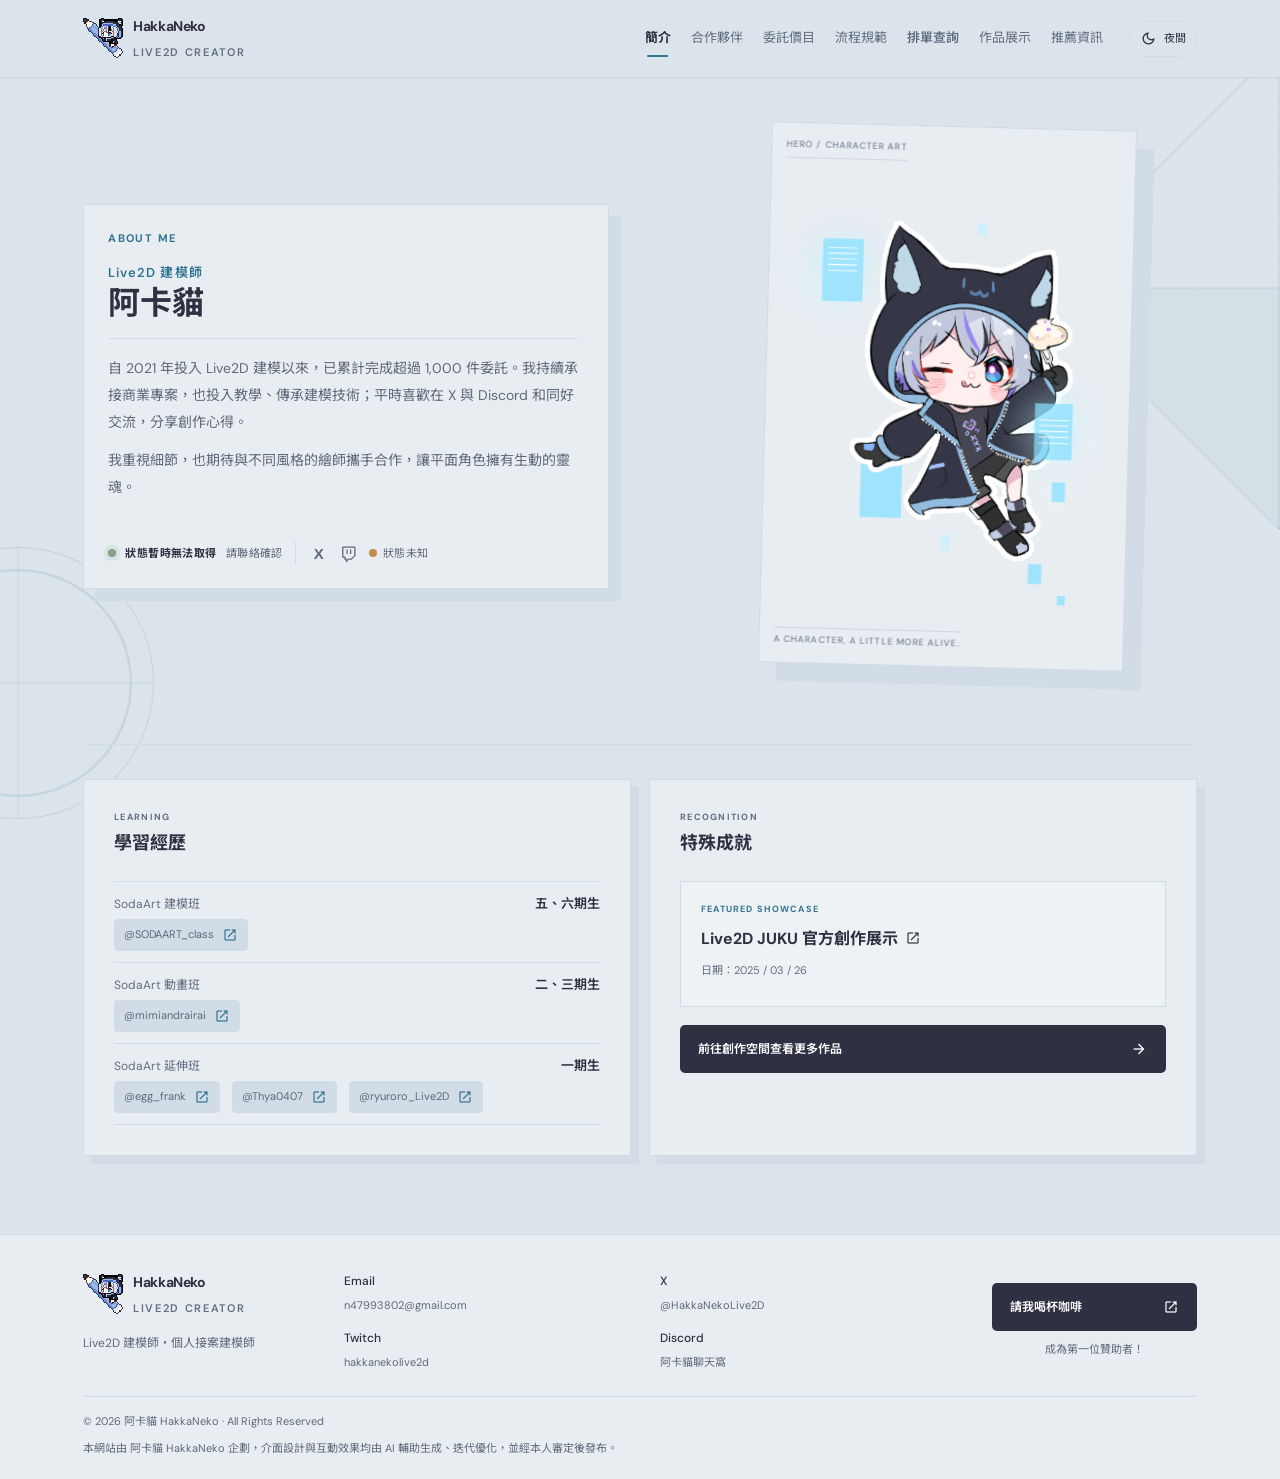
==== index.html @ 89879b5b "1933" ====
<!doctype html>
<html lang="zh-Hant">
  <head>
    <meta charset="utf-8" />
    <meta name="viewport" content="width=device-width, initial-scale=1" />
    <meta name="description" content="阿卡貓 HakkaNeko｜Live2D 建模、動態設計與創作交流。" />
    <meta name="theme-color" content="#e8eef3" />
    <meta property="og:type" content="website" />
    <meta property="og:site_name" content="阿卡貓 HakkaNeko" />
    <meta property="og:locale" content="zh_TW" />
    <meta property="og:title" content="阿卡貓 HakkaNeko｜Live2D 建模與動態設計" />
    <meta property="og:description" content="阿卡貓 HakkaNeko｜Live2D 建模、動態設計與創作交流。" />
    <meta property="og:url" content="https://hakkanekolive2d.cc/" />
    <meta property="og:image" content="https://hakkanekolive2d.cc/assets/images/og-home-1200x630.png" />
    <meta property="og:image:type" content="image/png" />
    <meta property="og:image:width" content="1200" />
    <meta property="og:image:height" content="630" />
    <meta property="og:image:alt" content="阿卡貓 HakkaNeko，Live2D 建模與動態設計" />
    <meta name="twitter:card" content="summary" />
    <meta name="twitter:title" content="阿卡貓 HakkaNeko｜Live2D 建模與動態設計" />
    <meta name="twitter:description" content="阿卡貓 HakkaNeko｜Live2D 建模、動態設計與創作交流。" />
    <meta name="twitter:image" content="https://hakkanekolive2d.cc/assets/images/og-home-square.png" />
    <meta name="twitter:image:alt" content="阿卡貓 HakkaNeko 的角色插圖" />
    <link rel="icon" href="assets/images/hakkaneko-pixel.gif" type="image/gif" />
    <title>阿卡貓 HakkaNeko｜Live2D 建模與動態設計</title>
    <script src="theme-init.js?v=system-theme-follow-1"></script>
    <link rel="stylesheet" href="styles.css?v=fast-loader-tabs-2" />
    <script src="script.js?v=system-theme-follow-1" defer></script>
  </head>
  <body>
    <div class="page-loader" data-page-loader role="status" aria-live="polite" aria-label="頁面載入中">
      <div class="page-loader-content">
        <span class="page-loader-mark" aria-hidden="true"><img class="page-loader-icon" src="assets/images/hakkaneko-pixel.gif" alt="" /></span>
        <span class="page-loader-label" aria-hidden="true">LOADING</span>
      </div>
    </div>
    <a class="skip-link" href="#main">跳至主要內容</a>
    <header class="site-header">
      <a class="brand" href="index.html" aria-label="阿卡貓首頁">
        <img class="brand-icon" src="assets/images/hakkaneko-pixel.gif" alt="" aria-hidden="true" />
        <span>HakkaNeko<small>LIVE2D CREATOR</small></span>
      </a>
      <button class="menu-toggle" aria-label="開啟導覽選單" aria-expanded="false" aria-controls="site-nav">
      </button>
      <nav class="site-nav" id="site-nav" aria-label="主要導覽">
        <a class="current" href="index.html" aria-current="page">簡介</a>
        <a href="collab/">合作夥伴</a>
        <a href="pricing/">委託價目</a>
        <a href="process/">流程規範</a>
        <a class="nav-schedule" href="schedule/">排單查詢</a>
        <a href="works/">作品展示</a>
        <a href="recommend/">推薦資訊</a>
        <button class="theme-toggle" type="button" data-theme-toggle aria-label="日夜模式" aria-pressed="false" title="切換至夜間模式"><span class="material-icon" data-theme-icon aria-hidden="true">dark_mode</span><span data-theme-label>夜間</span></button>
      </nav>
    </header>
    <main id="main">
      <section class="home-hero page-wrap">
        <div class="hero-copy">
          <p class="section-kicker">ABOUT ME</p>
          <h1 class="hero-profile-heading"><span class="hero-profile-role">Live2D 建模師</span><span class="hero-profile-name">阿卡貓</span></h1>
          <hr class="hero-profile-divider" aria-hidden="true" />
          <div class="hero-profile-copy">
            <p class="lead">自 2021 年投入 Live2D 建模以來，已累計完成超過 1,000 件委託。我持續承接商業專案，也投入教學、傳承建模技術；平時喜歡在 X 與 Discord 和同好交流，分享創作心得。</p>
            <p class="lead">我重視細節，也期待與不同風格的繪師攜手合作，讓平面角色擁有生動的靈魂。</p>
          </div>
          <div class="availability status-chip">
            <span class="availability-copy" data-commission-status data-state="unavailable" role="status" aria-live="polite">
              <span class="status-indicator" aria-hidden="true"></span>
              <strong data-status-label>狀態暫時無法取得</strong>
              <span data-status-detail>請聯絡確認</span>
            </span>
            <div class="availability-social" aria-label="社群連結與直播狀態">
              <a class="availability-social-link" href="https://x.com/HakkaNekoLive2D" target="_blank" rel="noopener noreferrer" aria-label="X（Twitter）">
                <span class="social-x-mark" aria-hidden="true">X</span>
              </a>
              <a class="availability-social-link" href="https://www.twitch.tv/hakkanekolive2d" target="_blank" rel="noopener noreferrer" aria-label="Twitch 頻道">
                <svg viewBox="0 0 24 24" aria-hidden="true">
                  <path d="M4 3h17v12l-5 5h-4l-3 3v-3H7v-3H4V3Z"></path>
                  <path d="M10 7v5M15 7v5"></path>
                </svg>
              </a>
              <span class="twitch-live-status" data-twitch-status data-endpoint="" data-state="loading" role="status" aria-live="polite" aria-label="Twitch 直播狀態：確認中">
                <span class="twitch-live-indicator" aria-hidden="true"></span>
                <span data-twitch-status-label>確認中</span>
              </span>
            </div>
          </div>
        </div>
        <div class="hero-visual">
          <button class="hero-frame" type="button" data-hero-card aria-label="阿卡貓角色卡，點擊與角色互動">
            <span class="frame-index">HERO / CHARACTER ART</span>
            <img class="hero-art-image" src="assets/images/hero-happy2024.png" alt="阿卡貓穿著黑色貓耳帽外套、手持畫筆的角色插畫" fetchpriority="high" />
            <span class="hero-pixel-popups" aria-hidden="true">
              <span class="hero-pixel-layout hero-pixel-layout--one">
                <span class="hero-pixel-popup" data-icon="auto_awesome"></span>
                <span class="hero-pixel-popup" data-icon="favorite"></span>
                <span class="hero-pixel-popup" data-icon="grid_view"></span>
                <span class="hero-pixel-popup" data-icon="add"></span>
              </span>
              <span class="hero-pixel-layout hero-pixel-layout--two">
                <span class="hero-pixel-popup" data-icon="diamond"></span>
                <span class="hero-pixel-popup" data-icon="auto_awesome"></span>
                <span class="hero-pixel-popup" data-icon="terminal"></span>
                <span class="hero-pixel-popup" data-icon="favorite"></span>
              </span>
              <span class="hero-pixel-layout hero-pixel-layout--three">
                <span class="hero-pixel-popup" data-icon="add"></span>
                <span class="hero-pixel-popup" data-icon="grid_view"></span>
                <span class="hero-pixel-popup" data-icon="auto_awesome"></span>
                <span class="hero-pixel-popup" data-icon="diamond"></span>
              </span>
            </span>
            <span class="hero-card-dialogue" data-hero-dialogue role="status" aria-live="polite"></span>
            <span class="frame-caption">A CHARACTER, A LITTLE MORE ALIVE.</span>
          </button>
        </div>
      </section>
      <section class="home-profile-records page-wrap content-section" aria-label="學習經歷與特殊成就">
        <hr class="profile-records-divider" aria-hidden="true" />
        <div class="profile-records-grid">
          <article class="profile-record-card">
            <header class="profile-record-card-heading">
              <div>
                <p class="profile-record-overline">LEARNING</p>
                <h3>學習經歷</h3>
              </div>
            </header>
            <ul class="learning-record-list">
              <li>
                <div class="learning-record-details">
                  <div class="learning-record-heading"><span class="learning-record-course">SodaArt 建模班</span><strong class="learning-record-cohort">五、六期生</strong></div>
                  <a class="learning-record-link" href="https://x.com/SODAART_class" target="_blank" rel="noopener noreferrer">@SODAART_class <span class="external-link-icon" aria-hidden="true"></span></a>
                </div>
              </li>
              <li>
                <div class="learning-record-details">
                  <div class="learning-record-heading"><span class="learning-record-course">SodaArt 動畫班</span><strong class="learning-record-cohort">二、三期生</strong></div>
                  <a class="learning-record-link" href="https://x.com/mimiandrairai" target="_blank" rel="noopener noreferrer">@mimiandrairai <span class="external-link-icon" aria-hidden="true"></span></a>
                </div>
              </li>
              <li>
                <div class="learning-record-details">
                  <div class="learning-record-heading"><span class="learning-record-course">SodaArt 延伸班</span><strong class="learning-record-cohort">一期生</strong></div>
                  <div class="learning-record-links" aria-label="延伸班相關帳號">
                    <a class="learning-record-link" href="https://x.com/egg_frank" target="_blank" rel="noopener noreferrer">@egg_frank <span class="external-link-icon" aria-hidden="true"></span></a>
                    <a class="learning-record-link" href="https://x.com/Thya0407" target="_blank" rel="noopener noreferrer">@Thya0407 <span class="external-link-icon" aria-hidden="true"></span></a>
                    <a class="learning-record-link" href="https://x.com/ryuroro_Live2D" target="_blank" rel="noopener noreferrer">@ryuroro_Live2D <span class="external-link-icon" aria-hidden="true"></span></a>
                  </div>
                </div>
              </li>
            </ul>
          </article>
          <article class="profile-record-card profile-achievement-card">
            <header class="profile-record-card-heading">
              <div>
                <p class="profile-record-overline">RECOGNITION</p>
                <h3>特殊成就</h3>
              </div>
            </header>
            <div class="profile-achievement">
              <p class="profile-achievement-label">FEATURED SHOWCASE</p>
              <h4><a href="https://x.com/HakkaNekoLive2D/status/1904751322123165795" target="_blank" rel="noopener noreferrer">Live2D JUKU 官方創作展示 <span class="external-link-icon" aria-hidden="true"></span></a></h4>
              <time datetime="2025-03-26">日期：2025 / 03 / 26</time>
            </div>
            <a class="button button-primary profile-record-link" href="works/">前往創作空間查看更多作品 <span class="material-icon button-arrow" aria-hidden="true">arrow_forward</span></a>
          </article>
        </div>
      </section>
    </main>
    <footer class="site-footer" id="site-footer">
      <div class="footer-main">
        <div class="footer-identity">
          <a class="brand" href="index.html"><img class="brand-icon" src="assets/images/hakkaneko-pixel.gif" alt="" aria-hidden="true" /><span>HakkaNeko<small>LIVE2D CREATOR</small></span></a>
          <p class="footer-role">Live2D 建模師・個人接案建模師</p>
        </div>
        <nav class="footer-links" aria-label="社群與聯絡方式">
          <a class="footer-link" href="mailto:n47993802@gmail.com"><span>Email</span><span>n47993802@gmail.com</span></a>
          <a class="footer-link" href="https://x.com/HakkaNekoLive2D" target="_blank" rel="noopener noreferrer"><span>X</span><span>@HakkaNekoLive2D</span></a>
          <a class="footer-link" href="https://www.twitch.tv/hakkanekolive2d" target="_blank" rel="noopener noreferrer"><span>Twitch</span><span>hakkanekolive2d</span></a>
          <a class="footer-link" href="https://discord.gg/sXeKwm4Bkz" target="_blank" rel="noopener noreferrer"><span>Discord</span><span>阿卡貓聊天窩</span></a>
        </nav>
      </div>
      <div class="footer-support">
        <a class="button button-primary" href="https://ko-fi.com/hakkanekolive2d" target="_blank" rel="noopener noreferrer">請我喝杯咖啡 <span class="button-arrow button-external-icon" aria-hidden="true"></span></a>
        <p>成為第一位贊助者！</p>
      </div>
      <div class="footer-bottom">
        <small>© <span data-year></span> 阿卡貓 HakkaNeko · All Rights Reserved</small>
        <p>本網站由 阿卡貓 HakkaNeko 企劃，介面設計與互動效果均由 AI 輔助生成、迭代優化，並經本人審定後發布。</p>
      </div>
    </footer>
  </body>
</html>
---- styles.css ----
@import url("https://fonts.googleapis.com/css2?family=DM+Sans:wght@400;500;600;700&family=Noto+Sans+TC:wght@400;500;600;700;800&display=swap");
@import url("https://fonts.googleapis.com/css2?family=Material+Symbols+Outlined:opsz,wght,FILL,GRAD@20..48,400,0,0");

@property --geometry-light-angle {
  syntax: "<angle>";
  inherits: false;
  initial-value: 0deg;
}

:root {
  --font-sans: "DM Sans", "Noto Sans TC", sans-serif;
  --type-body: 15px;
  --type-copy: 14px;
  --type-ui: 13px;
  --type-small: 12px;
  --type-caption: 11px;
  --weight-regular: 400;
  --weight-medium: 500;
  --weight-semibold: 600;
  --weight-bold: 700;
  font-family: var(--font-sans);
  color: var(--ink);
  background: var(--paper);
  color-scheme: light;
  --paper: #dce4eb;
  --ink: #2f3142;
  --muted: #626d80;
  --line: #d0dce6;
  --accent: #32748f;
  --blush: #b96b88;
  --sage: #dcecf3;
  --blue: #bdeaf7;
  --lilac: #e0ddf3;
  --peach: #f4dfe8;
  --surface: #e8edf2;
  --surface-soft: #d1dce6;
  --surface-raised: #eef2f5;
  --field: #f6f8fa;
  --text-soft: #5f697a;
  --header-bg: rgba(220,228,235,.96);
  --geo-line: rgba(50,116,143,.14);
  --geo-fill: rgba(50,116,143,.045);
  --geo-glow: rgba(50,116,143,.55);
  --pixel-tone-sage: #6f8d82;
  --pixel-tone-lilac: #8984a8;
  --channel-live: #398453;
  --channel-live-ring: #3984532e;
  --channel-live-text: #28613b;
  --channel-live-border: #87b596;
  --channel-live-bg: #eaf5ed;
  --channel-offline: #858b95;
  --channel-offline-text: #626d80;
  --channel-offline-bg: #f0f2f4;
  --channel-unknown: #c18a32;
  --channel-unknown-ring: #c18a322e;
  --channel-unknown-text: #805b20;
  --channel-unknown-border: #d8b56d;
  --channel-unknown-bg: #fff6e4;
}

* { box-sizing: border-box; }
* { transition: color .22s ease, background-color .22s ease, border-color .22s ease; }
.visually-hidden { position: absolute; width: 1px; height: 1px; padding: 0; margin: -1px; overflow: hidden; clip: rect(0,0,0,0); white-space: nowrap; border: 0; }
html { overflow-x: clip; overflow-y: scroll; scroll-behavior: smooth; scroll-padding-top: 84px; }
body { position: relative; isolation: isolate; min-height: 100vh; min-height: 100svh; margin: 0; min-width: 320px; display: flex; flex-direction: column; overflow-x: clip; color: var(--ink); background: var(--paper); font-size: var(--type-body); font-weight: var(--weight-regular); line-height: 1.7; transition: color .24s ease, background-color .24s ease; }
body::before,
body::after { content: ""; position: fixed; z-index: -1; pointer-events: none; border: 1px solid var(--geo-line); }
body::before { top: 13vh; right: -170px; width: 340px; height: 340px; transform: rotate(45deg); background: linear-gradient(135deg,transparent 49.7%,var(--geo-line) 50%,transparent 50.3%),linear-gradient(45deg,transparent 49.7%,var(--geo-line) 50%,transparent 50.3%),linear-gradient(135deg,transparent 50%,var(--geo-fill) 50.2%); }
body::after { bottom: 9vh; left: -118px; width: 270px; height: 270px; border-radius: 50%; background: radial-gradient(circle,transparent 58%,var(--geo-line) 59% 59.4%,transparent 60%),linear-gradient(0deg,transparent 49.7%,var(--geo-line) 50%,transparent 50.3%),linear-gradient(90deg,transparent 49.7%,var(--geo-line) 50%,transparent 50.3%); }
@keyframes geometry-line-flow { to { --geometry-light-angle: 360deg; } }
@media (min-width: 701px) {
  :root[data-theme="night"] body::before,
  :root[data-theme="night"] body::after,
  :root[data-theme="night"] .hero-frame::after { animation: geometry-line-flow 18s linear infinite; }
  :root[data-theme="night"] body::before { border: 2px solid transparent; border-image: conic-gradient(from var(--geometry-light-angle),var(--geo-line) 0deg 304deg,var(--geo-glow) 322deg 330deg,var(--geo-line) 348deg 360deg) 1; filter: drop-shadow(0 0 5px var(--geo-glow)); }
  :root[data-theme="night"] body::after { border: 0; background: conic-gradient(from var(--geometry-light-angle),var(--geo-line) 0deg 286deg,var(--geo-glow) 302deg 338deg,var(--geo-line) 354deg 360deg); -webkit-mask: radial-gradient(circle closest-side,transparent calc(100% - 4px),#000 calc(100% - 2px),transparent 100%); mask: radial-gradient(circle closest-side,transparent calc(100% - 4px),#000 calc(100% - 2px),transparent 100%); filter: drop-shadow(0 0 11px var(--geo-glow)); animation-delay: -6s; }
  :root[data-theme="night"] .hero-frame::after { content: ""; position: absolute; inset: -2px; border: 2px solid transparent; border-image: conic-gradient(from var(--geometry-light-angle),var(--line) 0deg 304deg,var(--geo-glow) 322deg 330deg,var(--line) 348deg 360deg) 1; pointer-events: none; filter: drop-shadow(0 0 5px var(--geo-glow)); animation-delay: -12s; }
}
body.page-leaving { opacity: 0; transition: opacity .3s ease; }
.page-loader { position: fixed; z-index: 1000; inset: 0; display: grid; place-items: center; padding: 24px; color: var(--ink); background: var(--paper); opacity: 1; visibility: visible; transition: opacity .24s ease,visibility 0s linear .24s; }
.page-loader[hidden],html[data-page-loader-seen="true"] .page-loader:not([data-page-loader-wait-for]) { display: none; }
.page-loader.is-hidden { opacity: 0; visibility: hidden; pointer-events: none; }
.page-loader-content { display: grid; justify-items: center; gap: 12px; }
.page-loader-mark { position: relative; display: grid; width: 104px; height: 104px; place-items: center; }
.page-loader-mark::before { content: ""; position: absolute; inset: 0; border: 1px solid var(--line); border-top-color: var(--accent); border-radius: 50%; animation: page-loader-spin 1.2s linear infinite; }
.page-loader-icon { width: 64px; height: 64px; object-fit: contain; image-rendering: pixelated; }
.page-loader-label { color: var(--muted); font-size: var(--type-small); font-weight: var(--weight-semibold); letter-spacing: .16em; }
.page-loader-description { color: var(--text-soft); font-size: var(--type-small); text-align: center; }
@keyframes page-loader-spin { to { transform: rotate(360deg); } }
body.page-data-loading > main { visibility: hidden; }
body.page-data-ready > main { animation: content-arrive .3s cubic-bezier(.2,.8,.2,1) both; }
main { flex: 1 0 auto; }
a { color: inherit; text-decoration: none; }
button, input { font: inherit; }
button, a { -webkit-tap-highlight-color: transparent; }
::selection { background: var(--blue); color: var(--ink); }
.skip-link { position: absolute; z-index: 50; top: -100px; left: 16px; padding: 12px 16px; background: white; }
.skip-link:focus { top: 12px; }
.page-wrap { width: min(1120px, 87%); margin-inline: auto; }

.site-header { position: sticky; z-index: 30; top: 0; min-height: 78px; padding: 0 6.5%; display: flex; align-items: center; justify-content: space-between; gap: 22px; background: var(--header-bg); border-bottom: 1px solid #292b3115; backdrop-filter: blur(12px); }
.brand { display: inline-flex; align-items: center; gap: 10px; font-weight: var(--weight-bold); font-size: 14px; letter-spacing: -.03em; }
.brand-icon { width: 40px; height: 40px; flex: 0 0 auto; object-fit: contain; image-rendering: pixelated; }
.brand small { display: block; margin-top: 4px; font-size: var(--type-caption); font-weight: var(--weight-semibold); color: var(--muted); letter-spacing: .15em; }
.site-nav { margin-left: auto; display: flex; align-items: center; gap: 8px; padding: 0; border: 0; background: transparent; }
.site-nav a { position: relative; display: inline-flex; align-items: center; justify-content: center; gap: 6px; padding: 10px 6px; color: var(--muted); font-size: var(--type-ui); white-space: nowrap; transition: color .2s ease; }
.site-nav a::after { content: ""; position: absolute; left: 50%; right: 50%; bottom: 3px; height: 2px; border-radius: 2px; background: var(--accent); transition: left .25s cubic-bezier(.2,.8,.2,1),right .25s cubic-bezier(.2,.8,.2,1); }
.site-nav a:hover, .site-nav a:focus-visible { color: var(--accent); }
.site-nav a:focus-visible { outline: 2px solid var(--accent); outline-offset: 2px; }
.site-nav a.current { color: var(--ink); font-weight: var(--weight-bold); }
.site-nav a:hover::after, .site-nav a:focus-visible::after, .site-nav a.current::after { left: 22%; right: 22%; }
.site-nav .nav-schedule { padding: 10px 6px; color: var(--muted); font-weight: var(--weight-semibold); }
.site-nav .nav-schedule:hover { color: var(--accent); }
.site-nav > .theme-toggle { margin-left: 12px; }
.menu-toggle { display: none; }
.theme-toggle { min-height: 36px; padding: 6px 10px; display: inline-flex; align-items: center; gap: 7px; border: 1px solid var(--line); border-radius: 999px; color: var(--ink); background: transparent; cursor: pointer; font-size: var(--type-caption); transition: color .2s,background-color .2s,border-color .2s,transform .25s; }
.theme-toggle:hover, .theme-toggle:focus-visible { color: var(--accent); background: var(--surface); border-color: var(--accent); }
.theme-toggle:active { transform: scale(.96); }
.material-icon,
.menu-toggle::before,
.external-link-icon::before,
.button-arrow.button-external-icon::before,
.artist-card-arrow::before { font-family: "Material Symbols Outlined"; font-weight: 400; font-style: normal; font-size: 20px; line-height: 1; letter-spacing: normal; text-transform: none; white-space: nowrap; direction: ltr; font-feature-settings: "liga"; -webkit-font-feature-settings: "liga"; font-variation-settings: "FILL" 0,"wght" 400,"GRAD" 0,"opsz" 20; -webkit-font-smoothing: antialiased; }
.material-icon { display: inline-flex; align-items: center; justify-content: center; }
.theme-toggle [data-theme-icon] { font-size: 17px; line-height: 1; transition: transform .3s cubic-bezier(.2,1.5,.5,1); }
.theme-toggle:hover [data-theme-icon] { transform: rotate(-18deg) scale(1.12); }

.eyebrow { margin: 0 0 16px; color: var(--muted); font-size: var(--type-caption); font-weight: var(--weight-bold); letter-spacing: .16em; }
.live-dot { display: inline-block; width: 7px; height: 7px; margin: 0 8px 1px 0; background: #7e9a81; border-radius: 50%; box-shadow: 0 0 0 4px #7e9a8122; }
.home-hero { min-height: 600px; position: relative; display: grid; grid-template-columns: 1fr .95fr; gap: 8%; align-items: center; padding-top: 48px; padding-bottom: 77px; }
.hero-copy { position: relative; z-index: 2; padding: 24px; background: var(--surface); border: 1px solid var(--line); box-shadow: 12px 12px 0 var(--surface-soft); }
.home-hero .hero-profile-heading { max-width: 470px; margin: 0; display: flex; flex-direction: column; gap: 3px; font-size: 20px; font-weight: var(--weight-bold); line-height: 1.2; letter-spacing: 0; }
.hero-profile-role { color: var(--accent); font-size: var(--type-ui); font-weight: var(--weight-semibold); letter-spacing: .08em; }
.hero-profile-name { color: var(--ink); font-size: 32px; font-weight: var(--weight-bold); }
.hero-profile-divider { max-width: 470px; margin: 16px 0 0; border: 0; border-top: 1px solid var(--line); }
.hero-profile-copy { max-width: 470px; margin-top: 16px; }
.hero-profile-copy .lead { margin: 0; font-size: var(--type-copy); line-height: 1.9; }
.hero-profile-copy .lead + .lead { margin-top: 12px; }
.home-profile-records.content-section { padding-top: 0; padding-bottom: 78px; }
.profile-records-divider { margin: 0 0 34px; border: 0; border-top: 1px solid var(--line); }
.profile-records-grid { display: grid; grid-template-columns: repeat(2, minmax(0, 1fr)); gap: 18px; }
.profile-record-card { min-width: 0; padding: clamp(20px, 3vw, 30px); background: var(--surface); border: 1px solid var(--line); box-shadow: 8px 8px 0 var(--surface-soft); }
.profile-record-card-heading { display: flex; align-items: center; margin-bottom: 22px; }
.profile-record-overline { margin: 0 0 3px; color: var(--muted); font-size: 9px; font-weight: var(--weight-bold); letter-spacing: .14em; }
.profile-record-card-heading h3 { margin: 0; font-size: 18px; }
.learning-record-list { margin: 0; padding: 0; list-style: none; border-top: 1px solid var(--line); }
.learning-record-list li { padding: 11px 0; border-bottom: 1px solid var(--line); }
.learning-record-details { display: grid; gap: 4px; }
.learning-record-heading { min-width: 0; display: flex; align-items: baseline; justify-content: space-between; gap: 12px; }
.learning-record-course { color: var(--muted); font-size: var(--type-small); }
.learning-record-cohort { color: var(--ink); font-size: var(--type-ui); font-weight: var(--weight-semibold); text-align: right; }
.learning-record-links { display: flex; flex-wrap: wrap; gap: 4px 12px; }
.learning-record-link { width: fit-content; min-height: 32px; padding: 5px 9px; display: inline-flex; align-items: center; gap: 8px; border: 1px solid var(--line); border-radius: 4px; color: var(--text-soft); background: var(--surface-soft); font-size: var(--type-caption); line-height: 1.4; text-decoration: none; overflow-wrap: anywhere; transition: color .2s,border-color .2s,background .2s; }
.learning-record-link:hover, .learning-record-link:focus-visible { border-color: var(--accent); color: var(--ink); }
.learning-record-link span { display: inline-block; transition: transform .2s ease; }
.external-link-icon, .artist-card-arrow { width: 16px; height: 16px; flex: 0 0 auto; display: inline-flex; align-items: center; justify-content: center; font-size: 0; }
.external-link-icon::before, .button-arrow.button-external-icon::before, .artist-card-arrow::before { content: "open_in_new"; font-size: 16px; }
.learning-record-link .external-link-icon { color: var(--accent); }
.learning-record-link:hover span, .learning-record-link:focus-visible span { transform: translate(2px, -2px); }
.learning-record-link:focus-visible, .profile-achievement h4 a:focus-visible { outline: 2px solid var(--accent); outline-offset: 3px; }
.profile-achievement { min-height: 126px; margin-bottom: 18px; padding: 20px; background: var(--surface-raised); border: 1px solid var(--line); }
.profile-achievement-label { margin: 0 0 9px; color: var(--accent); font-size: 9px; font-weight: var(--weight-bold); letter-spacing: .13em; }
.profile-achievement h4 { margin: 0; font-size: 16px; line-height: 1.6; }
.profile-achievement h4 a:hover { color: var(--accent); }
.profile-achievement .external-link-icon { margin-inline-start: 3px; vertical-align: -2px; }
.profile-achievement time { display: block; margin-top: 9px; color: var(--muted); font-size: var(--type-caption); }
.profile-record-link { width: 100%; justify-content: space-between; }
h1, h2, h3, p { margin-top: 0; }
h2, h3 { font-weight: var(--weight-bold); }
h1 { margin-bottom: 0; font-size: clamp(48px, 6.2vw, 78px); font-weight: var(--weight-bold); line-height: 1.28; letter-spacing: -.08em; }
h1 em, h2 em { color: var(--accent); font-style: normal; }
.lead { max-width: 470px; margin: 22px 0 0; color: var(--text-soft); font-size: var(--type-copy); line-height: 1.9; }
.button-row { display: flex; align-items: center; gap: 24px; margin-top: 30px; }
.button { min-height: 48px; padding: 0 17px; display: inline-flex; align-items: center; justify-content: space-between; gap: 21px; border: 1px solid transparent; border-radius: 5px; font-size: var(--type-small); font-weight: var(--weight-semibold); transition: color .24s ease, background .24s ease, border-color .24s ease, box-shadow .24s ease, transform .24s cubic-bezier(.2,.8,.2,1); }
.button:hover, .button:focus-visible { transform: translateY(-2px); }
.button:not(.button-text):hover, .button:not(.button-text):focus-visible { box-shadow: 0 5px 14px #25283a1a; }
.button:active { transform: translateY(0) scale(.98); box-shadow: none; transition-duration: .1s; }
.button:focus-visible, .filter-button:focus-visible, .theme-toggle:focus-visible { outline: 2px solid var(--accent); outline-offset: 3px; }
.button-primary { color: white; background: var(--ink); }
.button-primary:hover, .button-primary:focus-visible { background: var(--accent); }
.button-light { color: var(--ink); background: var(--paper); }
.button-light:hover, .button-light:focus-visible { color: white; background: var(--accent); }
.button-arrow { min-width: 1em; display: inline-flex; align-items: center; justify-content: center; font-size: 18px; text-align: center; transition: transform .24s cubic-bezier(.2,.8,.2,1); }
.button-arrow.button-external-icon { width: 16px; height: 16px; min-width: 16px; font-size: 0; }
.button:hover .button-arrow, .button:focus-visible .button-arrow { transform: translateX(3px); }
.button-text { padding-inline: 0; }
.button-text:hover { color: var(--accent); }
.availability { display: flex; align-items: center; flex-wrap: wrap; gap: 12px; margin: 42px 0 0; color: var(--text-soft); font-size: var(--type-caption); letter-spacing: .04em; }
.availability-copy { display: inline-flex; align-items: center; flex-wrap: wrap; gap: 9px; }
.status-chip { width: fit-content; }
.status-chip strong { color: var(--ink); font-size: var(--type-caption); }
.status-chip [data-status-detail] { color: var(--text-soft); }
.status-chip:hover .status-link-arrow, .status-panel:hover .status-link-arrow { border-color: var(--accent); color: var(--accent); transform: translateX(2px); }
.status-link-arrow { min-width: 165px; min-height: 54px; margin-left: auto; padding: 0 18px; display: inline-flex; flex: 0 0 auto; align-items: center; justify-content: center; gap: 12px; border: 1px solid var(--line); border-radius: 8px; color: var(--ink); background: var(--surface-soft); font-size: var(--type-ui); font-weight: var(--weight-bold); white-space: nowrap; transition: color .2s,border-color .2s,transform .2s ease; }
.status-link-arrow > span { font-size: 20px; line-height: 1; transition: transform .2s ease; }
.status-panel:hover .status-link-arrow > span { transform: translateX(3px); }
.status-indicator { flex: 0 0 auto; width: 8px; height: 8px; background: #81a384; border-radius: 50%; box-shadow: 0 0 0 4px #81a38424; transition: background .3s ease,box-shadow .3s ease; }
.availability-social { display: flex; align-items: center; gap: 10px; padding-left: 13px; border-left: 1px solid var(--line); }
.availability-social-link { width: 20px; height: 22px; display: inline-flex; align-items: center; justify-content: center; color: var(--text-soft); text-decoration: none; transition: color .2s ease, transform .2s ease; }
.availability-social-link:hover, .availability-social-link:focus-visible { color: var(--accent); transform: translateY(-1px); }
.availability-social-link:focus-visible { outline: 2px solid var(--accent); outline-offset: 3px; }
.social-x-mark { font-family: Arial, sans-serif; font-size: 15px; font-weight: 700; line-height: 1; }
.availability-social-link svg { width: 17px; height: 17px; fill: none; stroke: currentColor; stroke-linecap: round; stroke-linejoin: round; stroke-width: 1.8; }
.twitch-live-status { display: inline-flex; align-items: center; gap: 6px; color: var(--text-soft); font-size: var(--type-caption); white-space: nowrap; }
.twitch-live-indicator { flex: 0 0 auto; width: 8px; height: 8px; background: #92939a; border-radius: 50%; transition: background .3s ease, box-shadow .3s ease; }
.twitch-live-status[data-state="online"] .twitch-live-indicator { background: #9146ff; box-shadow: 0 0 0 4px #9146ff24; }
.twitch-live-status[data-state="offline"] .twitch-live-indicator { background: #92939a; }
.twitch-live-status[data-state="error"] .twitch-live-indicator { background: #c48b49; }
.status-chip[data-state="open"] .status-indicator { animation: status-pulse 2.2s ease-out infinite; }
.status-chip[data-state="queueing"] .status-indicator { background: #c89b62; box-shadow: 0 0 0 4px #c89b6224; }
.status-chip[data-state="paused"] .status-indicator { background: #96939a; box-shadow: 0 0 0 4px #96939a24; }
.status-chip[data-state="full"] .status-indicator { background: var(--blush); box-shadow: 0 0 0 4px #b96b8824; }
.status-chip[data-state="unavailable"] .status-indicator { background: #c89b62; box-shadow: 0 0 0 4px #c89b6224; }
.hero-visual { min-height: 500px; position: relative; display: grid; place-items: center; }
.hero-frame { width: min(77%, 365px); height: auto; padding: 10px 14px; display: flex; flex-direction: column; gap: 8px; position: relative; z-index: 2; color: var(--ink); background: var(--surface); border: 1px solid var(--line); box-shadow: 18px 18px 0 var(--surface-soft); appearance: none; text-align: left; transform: rotate(1.5deg); transition: transform .55s cubic-bezier(.2,1.2,.4,1); cursor: pointer; }
.hero-frame:hover { transform: rotate(0deg) translateY(-5px); }
.hero-frame:disabled { cursor: default; }
.hero-frame:focus-visible { outline: 2px solid var(--accent); outline-offset: 5px; }
.hero-card-dialogue { position: absolute; top: -20px; left: 50%; z-index: 6; width: max-content; max-width: calc(100vw - 40px); padding: 7px 11px; border: 1px solid var(--line); color: var(--ink); background: var(--surface-soft); box-shadow: 3px 3px 0 var(--surface); font-size: var(--type-small); line-height: 1.5; white-space: nowrap; opacity: 0; visibility: hidden; transform: translate(-50%,5px); transition: opacity .2s ease,transform .2s ease,visibility .2s; pointer-events: none; }
.hero-card-dialogue.is-visible { opacity: 1; visibility: visible; transform: translate(-50%,0); }
.hero-card-dialogue::after { content: ""; position: absolute; bottom: -4px; left: 50%; width: 7px; height: 7px; border-right: 1px solid var(--line); border-bottom: 1px solid var(--line); background: var(--surface-soft); transform: translateX(-50%) rotate(45deg); }
.frame-index, .frame-caption { min-height: 25px; display: flex; align-items: center; justify-content: space-between; color: var(--muted); font-size: 9px; letter-spacing: .12em; }
.frame-index { border-bottom: 1px solid #292b311c; }
.frame-caption { border-top: 1px solid #292b311c; }
.hero-art-image { display: block; width: 100%; height: auto; animation: hero-art-float 4.8s ease-in-out infinite; }
.hero-pixel-popups { position: absolute; z-index: 3; inset: 36px 14px; pointer-events: none; }
.hero-pixel-layout { position: absolute; inset: 0; opacity: 0; }
.hero-pixel-layout--two { transform: translateY(2px) rotate(1deg); }
.hero-pixel-layout--three { transform: translateY(-2px) rotate(-.8deg); }
.hero-pixel-popup { --pixel-window-tone: var(--accent); position: absolute; width: 38px; height: 30px; border: 1px solid var(--line); background: linear-gradient(var(--pixel-window-tone),var(--pixel-window-tone)) 5px 12px/7px 1px no-repeat,linear-gradient(var(--line),var(--line)) 5px 16px/12px 1px no-repeat,linear-gradient(var(--line),var(--line)) 5px 20px/9px 1px no-repeat,var(--surface-soft); background-color: color-mix(in srgb,var(--surface-soft) 88%,var(--pixel-window-tone) 12%); box-shadow: 2px 2px 0 var(--surface); opacity: .88; transform: translateY(6px) scale(.9); }
.hero-pixel-popup::before { content: ""; position: absolute; top: 0; right: 0; left: 0; height: 6px; border-bottom: 1px solid var(--line); background: linear-gradient(var(--pixel-window-tone),var(--pixel-window-tone)) 4px 2px/2px 2px no-repeat,linear-gradient(var(--pixel-window-tone),var(--pixel-window-tone)) 8px 2px/2px 2px no-repeat,var(--surface); }
.hero-pixel-popup::after { content: attr(data-icon); position: absolute; right: 4px; bottom: 3px; color: var(--pixel-window-tone); font-family: "Material Symbols Outlined"; font-size: 10px; line-height: 1; font-feature-settings: "liga"; -webkit-font-feature-settings: "liga"; font-variation-settings: "FILL" 0,"wght" 400,"GRAD" 0,"opsz" 12; }
.hero-pixel-layout .hero-pixel-popup:nth-child(2) { --pixel-window-tone: var(--blush); }
.hero-pixel-layout .hero-pixel-popup:nth-child(3) { --pixel-window-tone: var(--pixel-tone-sage); }
.hero-pixel-layout .hero-pixel-popup:nth-child(4) { --pixel-window-tone: var(--pixel-tone-lilac); }
.hero-pixel-layout--one .hero-pixel-popup:nth-child(1) { top: 22%; left: 5%; }
.hero-pixel-layout--one .hero-pixel-popup:nth-child(2) { top: 31%; right: 7%; }
.hero-pixel-layout--one .hero-pixel-popup:nth-child(3) { top: 48%; left: 17%; }
.hero-pixel-layout--one .hero-pixel-popup:nth-child(4) { right: 5%; bottom: 18%; }
.hero-pixel-layout--two .hero-pixel-popup:nth-child(1) { top: 26%; right: 19%; }
.hero-pixel-layout--two .hero-pixel-popup:nth-child(2) { top: 41%; left: 4%; }
.hero-pixel-layout--two .hero-pixel-popup:nth-child(3) { right: 6%; bottom: 27%; }
.hero-pixel-layout--two .hero-pixel-popup:nth-child(4) { bottom: 15%; left: 22%; }
.hero-pixel-layout--three .hero-pixel-popup:nth-child(1) { top: 20%; right: 6%; }
.hero-pixel-layout--three .hero-pixel-popup:nth-child(2) { top: 40%; left: 19%; }
.hero-pixel-layout--three .hero-pixel-popup:nth-child(3) { bottom: 28%; left: 5%; }
.hero-pixel-layout--three .hero-pixel-popup:nth-child(4) { right: 20%; bottom: 13%; }
@media (prefers-reduced-motion: no-preference) {
  .hero-pixel-popups { animation: hero-art-float 4.8s ease-in-out infinite; }
  .hero-pixel-layout { animation: hero-pixel-arrangement-one 12s ease-in-out infinite; }
  .hero-pixel-layout--two { animation-name: hero-pixel-arrangement-two; animation-delay: 3.2s; }
  .hero-pixel-layout--three { animation-name: hero-pixel-arrangement-three; animation-delay: 6.8s; }
  .hero-pixel-popup { animation: hero-pixel-window-one 12s ease-in-out infinite; }
  .hero-pixel-popup:nth-child(2) { animation-name: hero-pixel-window-two; }
  .hero-pixel-popup:nth-child(3) { animation-name: hero-pixel-window-three; }
  .hero-pixel-popup:nth-child(4) { animation-name: hero-pixel-window-four; }
  .hero-pixel-layout--two .hero-pixel-popup { animation-delay: 3.2s; }
  .hero-pixel-layout--three .hero-pixel-popup { animation-delay: 6.8s; }
}
@media (prefers-reduced-motion: reduce) {
  .hero-pixel-popups { display: none; }
}
@media (max-width: 700px) {
  .hero-pixel-popups { display: none; }
}
.scroll-cue { position: absolute; left: 4%; bottom: 26px; display: flex; align-items: center; gap: 9px; color: #89858a; font-size: 9px; }
.scroll-cue span { width: 25px; height: 1px; background: var(--accent); transition: width .25s; }
.scroll-cue:hover span { width: 40px; }
.intro-band { min-height: 70px; padding: 17px 6.5%; display: flex; align-items: center; justify-content: space-between; gap: 20px; color: var(--paper); background: var(--ink); }
.intro-band p { margin: 0; font-size: 12px; }.intro-band span { color: #c5c1c7; font-size: 9px; letter-spacing: .1em; }
.home-about { padding-top: 105px; padding-bottom: 110px; display: grid; grid-template-columns: .86fr 1.14fr; gap: 0 10%; }
.section-title .eyebrow { margin-bottom: 13px; }
.section-title h2 { margin: 0; font-size: clamp(31px, 4vw, 46px); line-height: 1.48; letter-spacing: -.07em; }
.about-text { padding-top: 27px; }
.about-text .lead { margin: 0 0 14px; color: var(--ink); font-size: 15px; font-weight: 600; }
.about-text p:not(.lead) { max-width: 580px; margin: 0 0 12px; color: #747178; font-size: 11px; line-height: 2.1; }
.inline-link { display: inline-flex; align-items: center; gap: 10px; padding: 5px 0; border-bottom: 1px solid #bcb7b1; font-size: 10px; font-weight: 600; transition: color .2s ease, gap .25s ease; }
.inline-link span { color: var(--accent); transition: transform .25s cubic-bezier(.2,1.5,.5,1); }
.inline-link:hover { gap: 15px; color: var(--accent); }
.inline-link:hover span { transform: translateX(3px); }
.fact-row { grid-column: 1 / -1; display: grid; grid-template-columns: repeat(3,1fr); gap: 20px; margin-top: 43px; padding-top: 20px; border-top: 1px solid var(--line); }
.fact-row div { display: flex; flex-direction: column; gap: 5px; }.fact-row strong { font-size: 22px; letter-spacing: -.05em; }.fact-row strong span { color: var(--accent); }.fact-row div > span { color: #7b7880; font-size: 9px; }
.home-work { padding: 92px 0 82px; background: var(--surface); }
.section-heading-row { display: flex; justify-content: space-between; align-items: flex-end; gap: 24px; margin-bottom: 29px; }
.section-heading-row .inline-link { margin-bottom: 5px; }
.featured-grid { display: grid; grid-template-columns: 1.25fr 1fr; gap: 19px; }
.featured-card { height: 260px; position: relative; overflow: hidden; display: flex; align-items: flex-end; background: var(--lilac); }
.featured-card img { position: absolute; inset: 0; width: 100%; height: 100%; object-fit: cover; transition: transform .7s cubic-bezier(.2,.8,.2,1), filter .35s; }
.featured-card::after { content: ""; position: absolute; inset: 38% 0 0; background: linear-gradient(transparent,#14151bd9); }
.featured-card:hover img { transform: scale(1.06); filter: saturate(1.08); }
.featured-card > div { position: relative; z-index: 1; padding: 20px; color: white; display: flex; flex-direction: column; gap: 7px; }
.featured-card small { color: #ffffffc9; font-size: 8px; letter-spacing: .15em; }.featured-card strong { font-size: 13px; }
.card-arrow { position: absolute; z-index: 2; top: 13px; right: 13px; width: 31px; height: 31px; display: grid; place-items: center; color: var(--ink); background: var(--paper); border-radius: 50%; transition: transform .35s cubic-bezier(.2,1.5,.5,1); }
.featured-card:hover .card-arrow { transform: rotate(45deg) scale(1.1); }
.small-note { margin: 15px 0 0; color: #87838a; font-size: 9px; }.small-note a { margin-left: 6px; color: #5f5c63; text-decoration: underline; text-underline-offset: 3px; }
.home-links { display: grid; grid-template-columns: .7fr 1.3fr; gap: 10%; padding-top: 105px; padding-bottom: 105px; }
.home-links .section-title h2 { font-size: 34px; }
.explore-list { border-top: 1px solid var(--line); }
.explore-list a { min-height: 62px; display: grid; grid-template-columns: 1fr 1fr 18px; align-items: center; gap: 12px; border-bottom: 1px solid var(--line); transition: padding .3s cubic-bezier(.2,1,.3,1), color .2s; }
.explore-list a:hover { padding-inline: 9px; color: var(--accent); }
.explore-list span { color: #8a858c; font-size: 8px; letter-spacing: .1em; }.explore-list strong { font-size: 12px; }.explore-list b { font-weight: 400; transition: transform .25s; }.explore-list a:hover b { transform: translate(3px,-3px); }
.home-contact { padding: 72px 0; color: var(--paper); background: var(--ink); }
.contact-cta { display: flex; justify-content: space-between; align-items: center; gap: 30px; }
.contact-cta .eyebrow { color: #c7dbe7; }.contact-cta h2 { margin: 0; font-size: clamp(32px,4vw,46px); line-height: 1.5; letter-spacing: -.07em; }.contact-cta h2 em { color: var(--blush); }
.site-footer { margin-top: auto; padding: 36px 6.5% 20px; display: grid; grid-template-columns: minmax(0,1fr) 205px; gap: 25px 38px; border-top: 1px solid var(--line); background: var(--surface); }
.footer-main { min-width: 0; display: grid; grid-template-columns: minmax(180px,.55fr) minmax(0,1.45fr); align-items: start; gap: 30px; }
.footer-role { margin: 10px 0 0; color: var(--text-soft); font-size: var(--type-small); }
.footer-links { display: grid; grid-template-columns: repeat(2,minmax(0,1fr)); gap: 14px 22px; }
.footer-link { min-width: 0; display: flex; flex-direction: column; gap: 4px; color: var(--ink); font-size: var(--type-small); transition: color .2s; }
.footer-link > span:first-child { font-weight: var(--weight-medium); }
.footer-link:hover, .footer-link:focus-visible { color: var(--accent); }
.footer-link span:last-child { color: var(--text-soft); font-size: var(--type-caption); overflow-wrap: anywhere; }
.footer-link:hover span:last-child { color: inherit; }
.footer-support { align-self: center; text-align: center; }
.footer-support .button { width: 100%; justify-content: space-between; gap: 10px; }
.footer-support p { margin: 9px 0 0; color: var(--text-soft); font-size: var(--type-caption); }
.footer-bottom { grid-column: 1 / -1; display: grid; gap: 7px; padding-top: 15px; border-top: 1px solid var(--line); }
.footer-bottom small, .footer-bottom p { margin: 0; color: var(--text-soft); font-size: var(--type-caption); line-height: 1.8; }

/* Shared page components */
.content-section { padding: 58px 0 80px; }
.content-section + .content-section { padding-top: 0; }
.local-page-layout { width: min(1120px, 87%); margin-inline: auto; padding-block: 58px 80px; display: grid; grid-template-columns: 180px minmax(0, 1fr); align-items: start; gap: clamp(28px, 5vw, 64px); }
.local-page-nav { position: sticky; top: 104px; display: grid; gap: 5px; padding-left: 12px; border-left: 1px solid var(--line); }
.local-page-nav-heading { margin: 0 0 5px; padding: 0 12px; color: var(--muted); font-size: var(--type-caption); font-weight: var(--weight-bold); letter-spacing: .08em; }
.local-page-nav-tabs { display: grid; gap: 5px; }
.local-page-nav [role="tab"] { width: 100%; margin-left: -13px; padding: 11px 12px; border: 0; border-left: 2px solid transparent; color: var(--text-soft); background: transparent; font: inherit; font-size: var(--type-small); text-align: left; cursor: pointer; transition: color .2s ease, background .2s ease, border-color .2s ease; }
.local-page-nav [role="tab"]:hover, .local-page-nav [role="tab"]:focus-visible, .local-page-nav [role="tab"][aria-selected="true"] { border-left-color: var(--accent); color: var(--ink); background: var(--surface-soft); }
.local-page-nav [role="tab"]:focus-visible { outline: 2px solid var(--accent); outline-offset: 3px; }
.local-page-content { min-width: 0; display: grid; gap: 48px; }
.recommend-page-content > .local-page-section { grid-area: 1 / 1; }
.content-load-warning { margin: 12px 0 0; padding: 12px 14px; border-left: 2px solid var(--accent); background: var(--surface); color: var(--text-soft); font-size: var(--type-small); line-height: 1.7; }
.local-page-section { min-width: 0; scroll-margin-top: 100px; }
.local-page-section + .local-page-section { padding-top: 32px; border-top: 1px solid var(--line); }
.local-page-layout .local-page-section { padding-top: 0; border-top: 0; }
.works-content { gap: 24px; }
.tab-panel-enter { animation: content-arrive .36s ease both; }
.local-page-section.tab-panel-exit { pointer-events: none; animation: content-leave .36s ease both; }
.recommend-page-content > .local-page-section.tab-panel-enter { animation-duration: .24s; animation-timing-function: cubic-bezier(.2,.8,.2,1); }
.work-category-enter { animation: content-arrive .65s cubic-bezier(.2,.8,.2,1) both; }
.local-page-section .section-kicker { margin-bottom: 12px; }
.pricing-layout { display: grid; grid-template-columns: 150px minmax(0, 1fr); align-items: start; gap: clamp(22px, 4vw, 48px); }
.pricing-main-content { min-width: 0; }
.pricing-page-heading { margin-bottom: 22px; }
.pricing-page-heading .page-subtitle { margin-bottom: 7px; }
.pricing-page-heading .page-copy { margin: 0; }
.pricing-main-content > .status-panel { margin-top: 0; }
.pricing-layout .local-page-nav { top: 104px; }
.pricing-layout .calculator-groups { display: grid; }
.pricing-layout .pricing-service-panel { grid-area: 1 / 1; min-width: 0; }
.pricing-layout .pricing-service-panel.tab-panel-exit { pointer-events: none; animation: content-leave .36s ease both; }
.pricing-service-panel > .plan-comparison { margin-bottom: 16px; }
.section-kicker { margin: 0 0 18px; color: var(--accent); font-size: var(--type-caption); font-weight: var(--weight-bold); letter-spacing: .13em; }
.page-copy { max-width: 760px; color: var(--text-soft); font-size: var(--type-copy); line-height: 1.9; }
.notice-box { margin-top: 25px; padding: 17px 19px; border-left: 2px solid var(--accent); background: var(--surface); color: var(--text-soft); font-size: var(--type-small); line-height: 1.8; }
.page-subtitle { margin: 0 0 22px; font-size: 23px; font-weight: var(--weight-bold); letter-spacing: -.04em; }
.timeline { max-width: 790px; border-top: 1px solid var(--line); }
.timeline-row { display: grid; grid-template-columns: 110px 1fr; gap: 20px; padding: 20px 0; border-bottom: 1px solid var(--line); }
.timeline-row strong { color: var(--accent); font-size: var(--type-small); }.timeline-row div { color: var(--text-soft); font-size: var(--type-small); line-height: 1.85; }.timeline-row b { display: block; margin-bottom: 4px; color: var(--ink); font-size: var(--type-ui); }
.art-placeholder { min-height: 230px; display: grid; place-items: center; align-content: center; gap: 8px; background: var(--surface); border: 1px dashed var(--line); color: #65616a; text-align: center; }
.art-placeholder strong { font-size: var(--type-ui); }.art-placeholder small { color: var(--muted); font-size: var(--type-caption); }
.work-group-list { display: grid; gap: 44px; }
.work-group { scroll-margin-top: 100px; }
.work-group[hidden] { display: none !important; }
.work-group-heading { display: flex; align-items: center; justify-content: space-between; gap: 16px; margin-bottom: 18px; padding-bottom: 11px; border-bottom: 1px solid var(--line); }
.work-group-title { margin: 0; font-size: clamp(20px,2.2vw,26px); }
.work-group-count { flex: 0 0 auto; color: var(--muted); font-size: var(--type-caption); }
.work-group-actions { display: flex; align-items: center; gap: 14px; }
.work-group-pager { display: flex; align-items: center; gap: 8px; }
.work-group-pager[hidden] { display: none !important; }
.work-pager-button { display: grid; width: 34px; height: 34px; place-items: center; border: 1px solid var(--line); color: var(--ink); background: var(--surface); cursor: pointer; font-family: "Material Symbols Outlined"; font-size: 20px; font-feature-settings: "liga"; -webkit-font-feature-settings: "liga"; font-variation-settings: "FILL" 0,"wght" 400,"GRAD" 0,"opsz" 20; }
.work-pager-button:disabled { opacity: .4; cursor: not-allowed; }
.work-page-indicator { min-width: 38px; color: var(--muted); font-size: var(--type-caption); text-align: center; }
.work-grid { display: grid; grid-template-columns: repeat(3,1fr); gap: 25px 18px; }
.work-item { min-width: 0; }
.work-item[hidden] { display: none !important; }
.work-item a { display: block; }
.work-thumb { aspect-ratio: 4 / 3; position: relative; overflow: hidden; background: var(--surface-soft); }
.work-media-link,
.work-media-button { position: relative; display: block; width: 100%; height: 100%; overflow: hidden; }
.work-media-button { padding: 0; border: 0; color: inherit; background: transparent; cursor: zoom-in; }
.work-media-link:focus-visible,
.work-media-button:focus-visible { outline: 2px solid var(--accent); outline-offset: -3px; }
.work-thumb img { width: 100%; height: 100%; object-fit: cover; transition: transform .65s cubic-bezier(.2,.8,.2,1); }
.work-item a:hover img { transform: scale(1.06); }
.work-item small { display: block; margin: 13px 0 5px; color: var(--muted); font-size: var(--type-caption); letter-spacing: .12em; }
.work-item h2 { margin: 0 0 5px; font-size: 15px; font-weight: var(--weight-bold); }.work-item p { margin: 0; color: var(--text-soft); font-size: var(--type-small); line-height: 1.8; }
.work-tags { display: flex; flex-wrap: wrap; gap: 6px; margin-top: 9px; }
.work-tags span { padding: 3px 8px; border: 1px solid var(--line); border-radius: 999px; color: var(--text-soft); font-size: var(--type-caption); line-height: 1.5; }
.scroll-reveal { opacity: 1; transform: none; scale: 1; }
.scroll-reveal.is-revealing { animation: scroll-reveal-in .6s ease var(--reveal-delay, 0ms) both; }
@keyframes scroll-reveal-in {
  from { opacity: .72; }
  to { opacity: 1; }
}
@media (prefers-reduced-motion: no-preference) {
  .home-hero .hero-frame.is-bouncing { animation: hero-card-hop .62s cubic-bezier(.2,.8,.2,1); }
  .home-hero > .hero-copy > *,
  main > .content-section > * {
    animation: content-arrive .68s cubic-bezier(.2,.8,.2,1) both;
  }
  .home-hero > .hero-copy > :nth-child(2),
  main > .content-section > :nth-child(2) { animation-delay: 70ms; }
  .home-hero > .hero-copy > :nth-child(3),
  main > .content-section > :nth-child(3) { animation-delay: 140ms; }
  .home-hero > .hero-copy > :nth-child(4),
  main > .content-section > :nth-child(4) { animation-delay: 210ms; }
  .home-hero > .hero-copy > :nth-child(5),
  main > .content-section > :nth-child(5) { animation-delay: 280ms; }
  .home-hero > .hero-visual { animation: content-arrive .74s cubic-bezier(.2,.8,.2,1) 100ms both; }
  .home-hero .hero-frame { animation: hero-frame-arrive .76s cubic-bezier(.2,.8,.2,1) 120ms both; }
  main > .content-section:nth-of-type(n + 2) > * { animation-delay: 120ms; }
  main > .content-section:nth-of-type(n + 2) > :nth-child(2) { animation-delay: 190ms; }
  main > .content-section:nth-of-type(n + 2) > :nth-child(3) { animation-delay: 260ms; }
  main > .content-section:nth-of-type(n + 2) > :nth-child(4) { animation-delay: 330ms; }
  .site-footer { animation: content-arrive .68s cubic-bezier(.2,.8,.2,1) 220ms both; }
}
.filter-row { display: flex; flex-wrap: wrap; gap: 8px; margin: 0 0 24px; }
.filter-button { min-height: 40px; padding: 9px 15px; border: 1px solid #cbc6bf; border-radius: 999px; background: transparent; color: var(--text-soft); cursor: pointer; font-size: var(--type-caption); transition: background .22s,color .22s,border-color .22s,box-shadow .22s,transform .25s cubic-bezier(.2,1.4,.4,1); }
.filter-button:hover { transform: translateY(-2px); }.filter-button:active { transform: translateY(0) scale(.97); }.filter-button.active,.filter-button:hover { color: white; background: var(--ink); border-color: var(--ink); box-shadow: 0 4px 12px #292b3118; }
.work-item[hidden] { display: none; }
.action-card { padding: 25px; display: flex; align-items: center; justify-content: space-between; gap: 20px; background: var(--surface-soft); }
.action-card h2 { margin: 0 0 7px; font-size: 17px; font-weight: var(--weight-bold); }.action-card p { margin: 0; color: var(--text-soft); font-size: var(--type-small); }
.button-outline { color: var(--ink); border-color: #aaa6a0; white-space: nowrap; }.button-outline:hover { color: white; background: var(--ink); }
.collab-heading { margin-bottom: 25px; }
.collab-heading-top { display: flex; align-items: flex-end; justify-content: space-between; gap: 18px; }
.collab-heading .section-kicker { margin-bottom: 10px; }
.collab-heading .page-subtitle { margin-bottom: 0; }
.collab-heading .page-copy { margin: 10px 0 0; }
.artist-count { flex: 0 0 auto; margin-bottom: 5px; padding: 6px 11px; border: 1px solid var(--line); border-radius: 999px; color: var(--muted); font-size: var(--type-caption); }
.artist-grid { display: grid; grid-template-columns: repeat(4, minmax(0, 1fr)); gap: 13px; }
.artist-card { min-width: 0; min-height: 82px; display: flex; align-items: center; gap: 11px; padding: 12px; color: var(--ink); background: var(--surface); border: 1px solid var(--line); transition: transform .25s cubic-bezier(.2,.8,.2,1), border-color .22s, box-shadow .25s; }
.artist-card:hover, .artist-card:focus-visible { transform: translateY(-3px); border-color: var(--accent); box-shadow: 0 7px 18px #22283a1a; }
.artist-card:focus-visible { outline: 2px solid var(--accent); outline-offset: 3px; }
.artist-card-avatar { width: 54px; height: 54px; flex: 0 0 auto; overflow: hidden; border-radius: 50%; background: var(--surface-soft); }
.artist-card-avatar img { display: block; width: 100%; height: 100%; object-fit: cover; }
.artist-avatar-fallback { display: grid; place-items: center; color: var(--accent); font-size: 20px; font-weight: var(--weight-bold); }
.artist-card-info { min-width: 0; display: grid; flex: 1; gap: 3px; }
.artist-card-info strong { font-size: var(--type-small); line-height: 1.45; overflow-wrap: anywhere; }
.artist-card-info small { color: var(--muted); font-size: var(--type-caption); line-height: 1.4; overflow-wrap: anywhere; }
.artist-card-arrow { display: none; }
.artist-form-note,
.channel-submit-note { margin-top: 28px; padding: 24px; display: flex; align-items: center; justify-content: space-between; gap: 24px; border-left: 2px solid var(--accent); background: var(--surface-soft); }
.artist-form-copy .section-kicker { margin-bottom: 7px; }
.artist-form-note h2, .artist-form-note h3, .channel-submit-note h3 { margin: 0 0 9px; font-size: 19px; font-weight: var(--weight-bold); }
.artist-form-note p:not(.section-kicker), .channel-submit-note p { max-width: 650px; margin: 0; color: var(--text-soft); font-size: var(--type-small); line-height: 1.85; }
.artist-form-note > .button, .artist-form-action { flex: 0 0 auto; }
.artist-form-action { width: min(100%, 245px); display: grid; gap: 12px; }
.artist-form-action .button { width: 100%; }
.fanart-submission-rules { display: grid; gap: 6px; margin: 0 0 14px; padding-inline-start: 20px; color: var(--text-soft); font-size: var(--type-small); line-height: 1.8; }
.channel-submit-note { margin-top: 22px; }
.channel-submit-copy { min-width: 0; }
.channel-submit-note .button { flex: 0 0 auto; }
.calculator { display: grid; grid-template-columns: 1.1fr .9fr; gap: 8%; align-items: start; }
.calculator-groups { border-top: 1px solid var(--line); }
.choice-group { margin: 0; padding: 20px 0; border: 0; border-bottom: 1px solid var(--line); }
.choice-group legend { width: 100%; margin-bottom: 13px; font-size: var(--type-ui); font-weight: var(--weight-bold); }
.choice-group legend span { margin-right: 10px; color: var(--accent); font-size: var(--type-caption); }
.choice-row { display: flex; align-items: center; gap: 10px; padding: 11px; border: 1px solid transparent; cursor: pointer; font-size: var(--type-small); }
.choice-row:has(input:checked) { border-color: #9bcfe0; background: #e8f6fb; }
.choice-row input { accent-color: var(--accent); }.choice-row small { margin-left: auto; color: var(--muted); text-align: right; font-size: var(--type-caption); }
.calculator .choice-row .choice-plan-name { flex: 0 0 86px; }
.calculator .choice-row .choice-plan-name [data-model-plan-price] { display: block; max-width: none; margin: 2px 0 0; color: var(--accent); text-align: left; white-space: nowrap; }
.summary-card { padding: 24px; background: var(--surface); }
.summary-card .eyebrow { margin-bottom: 8px; }.summary-card h2 { margin: 0 0 16px; font-size: 19px; }
.commission-id { display: flex; justify-content: space-between; align-items: center; gap: 10px; padding: 7px 0; border-top: 1px solid var(--line); color: var(--text-soft); font-size: var(--type-caption); }
.commission-id code { color: var(--ink); font-family: ui-monospace, Consolas, monospace; font-size: 12px; font-weight: var(--weight-semibold); text-align: right; overflow-wrap: anywhere; }
.summary-list { margin: 0; padding: 14px 0; list-style: none; }
.summary-list li { display: flex; justify-content: space-between; gap: 15px; padding: 6px 0; font-size: var(--type-small); }.summary-list li span:last-child { color: var(--text-soft); }
.summary-total { display: flex; justify-content: space-between; padding: 15px 0; font-size: var(--type-small); }.summary-total strong { display: inline-block; color: var(--accent); font-size: 16px; }
@media (prefers-reduced-motion: reduce) {
  .summary-total strong.is-updating { outline: 2px solid var(--accent); outline-offset: 3px; }
}
.summary-card .button { width: 100%; }
.quote-header { flex: 0 0 auto; }
.summary-scroll { min-height: 0; flex: 1 1 auto; overflow-y: auto; overscroll-behavior: contain; scrollbar-width: thin; border-block: 1px solid var(--line); }
.quote-note { flex: 0 0 auto; margin: 12px 0 0; color: var(--text-soft); font-size: var(--type-caption); line-height: 1.8; }
.quote-actions { display: grid; flex: 0 0 auto; gap: 9px; margin-top: 12px; }
.calculator { grid-template-columns: minmax(0, 1.15fr) minmax(300px, .85fr); gap: 6%; }
.calculator-groups { min-width: 0; }
.calculator .choice-group { padding: 22px 0; }
.calculator .choice-group legend { font-size: 14px; }
.plan-comparison { margin-bottom: 14px; border: 1px solid var(--line); background: var(--surface); }
.plan-comparison > summary { min-height: 52px; padding: 12px 16px; display: flex; align-items: center; justify-content: space-between; gap: 12px; cursor: pointer; font-size: var(--type-small); font-weight: var(--weight-semibold); list-style: none; }
.plan-comparison > summary::-webkit-details-marker { display: none; }
.plan-comparison > summary > span:first-child { display: flex; align-items: baseline; flex-wrap: wrap; gap: 7px; }
.plan-comparison > summary small { color: var(--muted); font-size: var(--type-caption); font-weight: var(--weight-regular); }
.plan-comparison-icon { color: var(--accent); font-size: 20px; transition: transform .2s ease; }
.plan-comparison[open] .plan-comparison-icon { transform: rotate(45deg); }
.plan-comparison-content { padding: 12px 14px 14px; border-top: 1px solid var(--line); }
.plan-comparison-scroll { overflow-x: auto; scrollbar-width: thin; }
.plan-comparison-table { width: 100%; min-width: 540px; border-collapse: collapse; font-size: var(--type-caption); line-height: 1.6; }
.plan-comparison-table th, .plan-comparison-table td { padding: 9px 8px; border-bottom: 1px solid var(--line); text-align: center; vertical-align: top; }
.plan-comparison-table thead th { color: var(--accent); background: var(--surface-soft); font-weight: var(--weight-semibold); }
.plan-comparison-table th:first-child { width: 106px; text-align: left; }
.plan-comparison-table tbody th { color: var(--text-soft); font-weight: var(--weight-medium); }
.plan-comparison-table .plan-comparison-price { color: var(--accent); font-weight: var(--weight-bold); }
.plan-comparison-content > p { margin: 10px 0 0; color: var(--text-soft); font-size: var(--type-caption); line-height: 1.7; }
.calculator-selection-flow { margin-bottom: 20px; padding: 0 16px; border: 1px solid var(--line); background: var(--surface); }
.calculator-selection-flow .choice-group { padding: 18px 0; }
.calculator-selection-flow .calculator-branch { border: 0; }
.calculator-selection-flow #model-options .choice-group:last-child,
.calculator-selection-flow #animation-options .choice-group { border-bottom: 0; }
.calculator-selection-flow .choice-row { position: relative; z-index: 0; }
.calculator-selection-flow .choice-row:hover,
.calculator-selection-flow .choice-row:focus-within { z-index: 2; }
.calculator-selection-flow .choice-card-group { display: grid; grid-template-columns: repeat(3, minmax(0, 1fr)); gap: 11px; }
.calculator-selection-flow .choice-card-group-two { grid-template-columns: repeat(2, minmax(0, 1fr)); }
.calculator-selection-flow .choice-card-group > legend { grid-column: 1 / -1; margin-bottom: 0; }
.calculator-selection-flow .choice-card {
  min-width: 0;
  min-height: 164px;
  display: flex;
  align-items: center;
  justify-content: center;
  flex-direction: column;
  gap: 8px;
  padding: 20px 13px;
  border: 1px solid var(--line);
  border-radius: 15px;
  background: var(--surface);
  isolation: isolate;
  overflow: hidden;
  text-align: center;
  transition: border-color .18s ease, background-color .18s ease, box-shadow .18s ease, transform .22s cubic-bezier(.2,.8,.2,1);
}
.calculator-selection-flow .choice-card::before {
  position: absolute;
  z-index: 1;
  top: -35%;
  bottom: -35%;
  left: -80%;
  width: 52%;
  background: linear-gradient(105deg, transparent 10%, #ffffff08 35%, #ffffff75 50%, #ffffff08 65%, transparent 90%);
  content: "";
  pointer-events: none;
  transform: skewX(-18deg);
}
.calculator-selection-flow .choice-card:has(input:checked) {
  border-color: var(--accent);
  background: var(--surface-soft);
  box-shadow: inset 0 0 0 1px var(--accent);
}
.calculator-selection-flow .choice-card:hover,
.calculator-selection-flow .choice-card:focus-within { transform: translateY(-3px); box-shadow: 0 10px 22px #10131c35; }
.calculator-selection-flow .choice-card:active { animation: choice-card-tap .38s cubic-bezier(.2,.8,.2,1); }
.calculator-selection-flow .choice-card:hover::before,
.calculator-selection-flow .choice-card:focus-within::before { animation: choice-card-shine .72s ease-out; }
.calculator-selection-flow .choice-card:focus-within { outline: 2px solid var(--accent); outline-offset: 2px; }
.calculator-selection-flow .choice-card input { position: absolute; z-index: 2; top: 13px; left: 13px; margin: 0; }
.calculator-selection-flow .choice-card-title,
.calculator-selection-flow .choice-plan-name { position: relative; z-index: 2; min-width: 0; font-size: var(--type-small); font-weight: var(--weight-bold); line-height: 1.45; }
.calculator-selection-flow .choice-card-summary { position: relative; z-index: 2; max-width: 100%; color: var(--text-soft); font-size: var(--type-caption); line-height: 1.55; }
.calculator-selection-flow .choice-plan-card { min-height: 190px; }
.calculator-selection-flow .choice-plan-name { flex: 0 0 auto; display: grid; gap: 8px; }
.calculator-selection-flow .choice-plan-name [data-model-plan-price] {
  display: block;
  max-width: none;
  margin: 0;
  padding: 0;
  background: transparent;
  color: var(--accent);
  text-align: center;
  white-space: nowrap;
  font-size: 17px;
  font-weight: var(--weight-bold);
}
.calculator-selection-flow .choice-card > small {
  position: absolute;
  z-index: 3;
  inset: 0;
  max-width: none;
  display: flex;
  flex-direction: column;
  justify-content: center;
  gap: 9px;
  margin: 0;
  padding: 19px 16px;
  border: 1px solid var(--accent);
  border-radius: inherit;
  background: var(--paper);
  box-shadow: 0 8px 20px #10131c30;
  color: var(--text-soft);
  text-align: left;
  line-height: 1.75;
  opacity: 0;
  pointer-events: none;
  transform: translateY(3px);
  transition: opacity .16s ease, transform .16s ease;
}
.calculator-selection-flow .choice-card > small strong { color: var(--accent); font-size: var(--type-small); }
.calculator-selection-flow .choice-card:hover > small,
.calculator-selection-flow .choice-card:focus-within > small { opacity: 1; transform: translateY(0); }
#model-options .choice-card-group:has([data-model-plan-option="standard"]:not([hidden])):not(:has([data-model-plan-option="professional"]:not([hidden]))):not(:has([data-model-plan-option="top"]:not([hidden]))) {
  grid-template-columns: minmax(0, 250px);
  justify-content: center;
}
.calculator .choice-row { align-items: flex-start; font-size: 13px; line-height: 1.6; }
.calculator-selection-flow .choice-card { align-items: center; padding: 20px 13px; }
.calculator .choice-row input { flex: 0 0 auto; margin-top: 4px; }
.calculator .choice-row small { max-width: 39%; font-size: var(--type-caption); line-height: 1.6; }
.calculator .calculator-selection-flow .choice-card input { margin-top: 0; }
.calculator .calculator-selection-flow .choice-card > small { max-width: none; margin: 0; text-align: left; }
@media (max-width: 700px) {
  .calculator-selection-flow .choice-card-group:not(.choice-card-group-two) { grid-template-columns: repeat(2, minmax(0, 1fr)); }
}
@media (hover: none), (pointer: coarse) {
  .calculator-selection-flow .choice-card { min-height: 190px; }
  .calculator .calculator-selection-flow .choice-card > small {
    position: static;
    max-width: none;
    display: block;
    margin: 0;
    padding: 0;
    border: 0;
    border-radius: 0;
    background: transparent;
    box-shadow: none;
    text-align: center;
    opacity: 1;
    pointer-events: auto;
    transform: none;
  }
}
.calculator-branch { border-bottom: 1px solid var(--line); }
.quantity-options { display: grid; grid-template-columns: repeat(3, minmax(0, 1fr)); gap: 10px; }
.animation-quantity-options { display: grid; grid-template-columns: repeat(2, minmax(0, 1fr)); gap: 10px; }
.quantity-option { display: grid; grid-template-columns: minmax(0, 1fr); align-content: space-between; gap: 10px; min-width: 0; min-height: 114px; padding: 12px; border: 1px solid var(--line); font-size: var(--type-small); }
.quantity-option label { display: grid; gap: 3px; min-width: 0; cursor: pointer; }
.quantity-option label small, .field-note { color: var(--text-soft); font-size: var(--type-caption); line-height: 1.7; }
.quantity-option input, .form-field-row > input, .text-field textarea { width: 100%; min-width: 0; padding: 9px 10px; border: 1px solid #b9cbd7; border-radius: 2px; background: var(--field); color: var(--ink); font: inherit; }
.quantity-option input { text-align: center; }
.quantity-stepper { min-width: 0; height: 36px; display: flex; align-items: center; justify-content: flex-end; gap: 7px; }
.quantity-stepper input[type="number"] { width: 24px; height: 32px; flex: 0 0 24px; padding: 0; border: 0; border-radius: 2px; background: transparent; color: var(--ink); font-weight: var(--weight-bold); appearance: textfield; }
.quantity-stepper input[type="number"]::-webkit-inner-spin-button,
.quantity-stepper input[type="number"]::-webkit-outer-spin-button { margin: 0; -webkit-appearance: none; }
.quantity-stepper input[type="number"]:focus-visible { outline: 2px solid var(--accent); outline-offset: 2px; }
.quantity-step-button { width: 32px; height: 32px; flex: 0 0 32px; display: grid; place-items: center; padding: 0; border: 1px solid var(--line); border-radius: 50%; background: transparent; color: var(--muted); cursor: pointer; font-size: 17px; font-weight: var(--weight-medium); line-height: 1; transition: color .2s ease, background-color .2s ease, border-color .2s ease, transform .2s ease; }
.quantity-step-button:hover, .quantity-step-button:focus-visible { border-color: var(--accent); color: var(--accent); background: var(--surface); }
.quantity-step-button:focus-visible { outline: 2px solid var(--accent); outline-offset: 2px; }
.quantity-step-button:active { transform: scale(.94); }
.quantity-option input[aria-invalid="true"], .form-field-row > input[aria-invalid="true"] { border-color: #b45656; outline: 1px solid #b45656; }
.toggle-options { display: grid; grid-template-columns: repeat(2, minmax(0, 1fr)); gap: 8px; }
.toggle-option { display: flex; align-items: flex-start; gap: 9px; min-width: 0; padding: 9px 10px; border: 1px solid var(--line); font-size: var(--type-small); line-height: 1.6; cursor: pointer; }
.toggle-option-rush { border-color: transparent; }
.toggle-option input { flex: 0 0 auto; margin-top: 4px; accent-color: var(--accent); }
.toggle-option span { flex: 1; min-width: 0; }
.toggle-option small { margin-left: auto; color: var(--text-soft); font-size: var(--type-caption); white-space: nowrap; }
.toggle-option.is-disabled { cursor: not-allowed; opacity: .55; }
.form-field-row { display: grid; grid-template-columns: minmax(0, 1fr) minmax(92px, 150px); align-items: center; gap: 14px; padding: 9px 11px; font-size: var(--type-small); }
.form-field-row.quantity-option { grid-template-columns: minmax(0, 1fr); align-items: stretch; align-content: space-between; gap: 10px; min-width: 0; min-height: 114px; padding: 12px; border: 1px solid var(--line); }
.text-field { display: grid; gap: 7px; padding: 10px 11px; font-size: var(--type-small); line-height: 1.6; }
.text-field textarea { resize: vertical; min-height: 76px; }
.field-note { margin: 9px 11px 0; }
.rush-date-field { margin-top: 4px; }
.summary-card { position: sticky; top: calc(78px + 16px); height: calc(100vh - 110px); display: flex; flex-direction: column; gap: 12px; overflow: hidden; }
.quote-card { min-height: 0; flex: 1 1 auto; display: flex; flex-direction: column; overflow: hidden; padding: 20px; background: var(--paper); }
.quote-card .eyebrow { font-size: var(--type-caption); letter-spacing: .13em; }
.commission-id { font-size: var(--type-caption); }
.commission-id code { font-size: var(--type-caption); }
.summary-list li { align-items: flex-start; font-size: var(--type-small); line-height: 1.65; }
.summary-list li span:first-child { flex: 0 0 34%; color: var(--text-soft); }
.summary-list li span:last-child { max-width: 66%; color: var(--ink); text-align: right; overflow-wrap: anywhere; }
.summary-total { align-items: flex-start; gap: 12px; font-size: var(--type-small); }
.summary-total strong { text-align: right; font-size: 18px; line-height: 1.5; }
.quote-download:not(:disabled):hover .button-arrow,
.quote-download:not(:disabled):focus-visible .button-arrow { transform: translateY(3px); }
.quote-download:disabled { opacity: .52; cursor: not-allowed; transform: none; }
.quote-status { min-height: 1.5em; margin: 0; color: var(--text-soft); font-size: var(--type-caption); line-height: 1.6; }
.pricing-toast {
  position: fixed;
  z-index: 1000;
  bottom: calc(100px + env(safe-area-inset-bottom));
  left: 50%;
  width: max-content;
  max-width: min(460px, calc(100vw - 32px));
  padding: 12px 18px;
  border: 1px solid var(--accent);
  border-radius: 999px;
  background: var(--surface);
  box-shadow: 0 10px 28px #10131c45;
  color: var(--ink);
  font-size: var(--type-small);
  line-height: 1.6;
  text-align: center;
  opacity: 0;
  pointer-events: none;
  transform: translate(-50%, 12px);
  transition: opacity .4s ease, transform .4s ease;
}
.pricing-toast.is-visible { opacity: 1; transform: translate(-50%, 0); }
[hidden] { display: none !important; }
.status-panel { min-height: 67px; margin: -14px 0 30px; padding: 12px 15px; display: flex; flex-wrap: wrap; align-items: center; gap: 13px; border: 1px solid var(--line); background: var(--surface); transition: border-color .2s,transform .3s cubic-bezier(.2,1.4,.4,1); }
.status-panel:hover { border-color: var(--accent); transform: translateY(-2px); }
.status-panel[data-state="open"] .status-indicator { animation: status-pulse 2.2s ease-out infinite; }
.status-panel > div { display: grid; grid-template-columns: auto auto; align-items: baseline; gap: 2px 12px; }
.status-panel small { grid-column: 1 / -1; color: var(--muted); font-size: var(--type-caption); letter-spacing: .1em; }
.status-panel strong { font-size: var(--type-small); }.status-panel [data-status-detail] { color: var(--text-soft); font-size: var(--type-caption); }
.status-panel[data-state="queueing"] .status-indicator { background: #c89b62; box-shadow: 0 0 0 4px #c89b6224; }
.status-panel[data-state="paused"] .status-indicator { background: #96939a; box-shadow: 0 0 0 4px #96939a24; }
.status-panel[data-state="full"] .status-indicator { background: var(--blush); box-shadow: 0 0 0 4px #b96b8824; }
.status-panel[data-state="unavailable"] .status-indicator { background: #c89b62; box-shadow: 0 0 0 4px #c89b6224; }
.schedule-intro { display: flex; align-items: flex-end; justify-content: space-between; gap: 18px; }
.schedule-intro .page-subtitle { margin-bottom: 0; }
.schedule-updated { margin: 0 0 4px; color: var(--muted); font-size: var(--type-caption); }
.schedule-filters { margin-top: 23px; }
.filter-button span { margin-left: 5px; color: inherit; opacity: .7; }
.schedule-filter-note { margin: -12px 0 17px; color: var(--muted); font-size: var(--type-caption); }
.schedule-list { min-height: 180px; }
.schedule-loading, .schedule-message { min-height: 145px; padding: 22px; display: flex; align-items: center; justify-content: center; gap: 11px; border: 1px dashed #c8c2bb; color: var(--text-soft); font-size: var(--type-small); text-align: center; }
.schedule-message { flex-direction: column; line-height: 1.8; }
.schedule-message a { color: var(--accent); text-decoration: underline; text-underline-offset: 3px; }
.loading-dot { width: 9px; height: 9px; border-radius: 50%; background: var(--accent); animation: status-pulse 1.2s ease-out infinite; }
.schedule-month { margin-top: 24px; }
.schedule-month-heading { display: flex; align-items: baseline; gap: 12px; margin-bottom: 12px; padding-bottom: 9px; border-bottom: 1px solid var(--line); }
.schedule-month-heading h2 { margin: 0; font-size: 20px; font-weight: var(--weight-bold); letter-spacing: -.04em; }
.schedule-month-heading span { color: var(--muted); font-size: var(--type-caption); }
.schedule-cards { display: grid; grid-template-columns: repeat(2,minmax(0,1fr)); gap: 12px; }
.schedule-card { min-width: 0; padding: 16px 17px; border: 1px solid var(--line); background: var(--surface-raised); transition: transform .3s cubic-bezier(.2,1.4,.4,1),border-color .2s; }
.schedule-card:hover { transform: translateY(-3px); border-color: var(--accent); }
.schedule-card-top { display: flex; align-items: flex-start; justify-content: space-between; gap: 12px; }
.schedule-client { font-size: var(--type-small); font-weight: var(--weight-bold); overflow-wrap: anywhere; }
.schedule-order { display: block; margin-top: 4px; color: var(--muted); font-size: var(--type-caption); }
.progress-badge { display: inline-flex; align-items: center; flex: 0 0 auto; padding: 5px 8px; color: #64626a; background: var(--surface-soft); font-size: var(--type-caption); }
.progress-badge[data-progress="已完成"] { color: #49694f; background: #e0e9df; }
.progress-badge[data-progress="製作中"] { color: #456975; background: #deebed; }
.progress-badge[data-progress="等待中"] { color: #8c6845; background: #f0e6d8; }
.schedule-card h3 { margin: 15px 0 11px; font-size: var(--type-ui); font-weight: var(--weight-bold); line-height: 1.6; }
.schedule-dates { display: grid; grid-template-columns: 1fr 1fr; gap: 8px; margin: 0; padding-top: 10px; border-top: 1px solid var(--line); }
.schedule-dates div { min-width: 0; }.schedule-dates dt { margin-bottom: 4px; color: var(--muted); font-size: var(--type-caption); }.schedule-dates dd { margin: 0; font-size: var(--type-caption); overflow-wrap: anywhere; }
.schedule-note { margin: 11px 0 0; padding-top: 9px; border-top: 1px dashed var(--line); color: var(--text-soft); font-size: var(--type-caption); line-height: 1.7; overflow-wrap: anywhere; }
.schedule-source { margin: 24px 0 0; color: var(--muted); font-size: var(--type-caption); }.schedule-source a { color: var(--text-soft); text-decoration: underline; text-underline-offset: 3px; }
.process-grid { display: grid; grid-template-columns: repeat(4,1fr); border-top: 1px solid var(--line); border-bottom: 1px solid var(--line); }
.process-step { min-height: 184px; padding: 20px 18px 19px 0; }.process-step + .process-step { padding-left: 18px; border-left: 1px solid var(--line); }
.process-step span { color: var(--accent); font-size: var(--type-caption); letter-spacing: .12em; }.process-step h2 { margin: 22px 0 9px; font-size: var(--type-ui); font-weight: var(--weight-bold); }.process-step p { margin: 0; color: var(--text-soft); font-size: var(--type-small); line-height: 1.85; }
.process-page-layout { width: min(1120px, 87%); grid-template-columns: 180px minmax(0, 1fr); gap: clamp(28px, 5vw, 64px); }
.process-page-nav { position: sticky; top: 104px; display: grid; align-items: stretch; gap: 5px; padding: 0 0 0 12px; border: 0; border-left: 1px solid var(--line); }
.process-page-nav .local-page-nav-heading { margin: 0 0 5px; padding: 0 12px; }
.process-page-nav .local-page-nav-tabs { display: grid; gap: 5px; }
.process-page-nav [role="tab"] { width: 100%; margin-left: -13px; padding: 11px 12px; border: 0; border-left: 2px solid transparent; color: var(--text-soft); background: transparent; text-align: left; }
.process-page-nav [role="tab"]:hover,
.process-page-nav [role="tab"]:focus-visible,
.process-page-nav [role="tab"][aria-selected="true"] { border-left-color: var(--accent); color: var(--ink); background: var(--surface-soft); }
.process-page-content { gap: 30px; }
.process-page-layout .local-page-section .section-kicker { margin-bottom: 8px; }
.process-page-layout .page-subtitle { margin-bottom: 20px; font-size: 26px; }
.process-page-layout .process-grid { grid-template-columns: minmax(0, 1fr); gap: 12px; border: 0; }
.process-page-layout .process-step,
.process-page-layout .process-step + .process-step { min-height: 0; padding: 22px; border: 1px solid var(--line); background: var(--surface); }
.process-page-layout .process-step span { display: inline-flex; padding: 4px 8px; background: var(--surface-soft); font-size: var(--type-caption); font-weight: var(--weight-bold); }
.process-page-layout .process-step h2 { margin: 16px 0 8px; font-size: var(--type-ui); }
.process-page-layout .process-step p { font-size: var(--type-copy); }
.process-page-layout .notice-box { margin-top: 18px; }
.process-page-layout .commission-terms { max-width: none; display: grid; grid-template-columns: minmax(0, 1fr); gap: 12px; border: 0; }
.process-page-layout #process-faq .faq-list { max-width: none; display: grid; grid-template-columns: minmax(0, 1fr); gap: 12px; border: 0; }
.process-page-layout .faq-list details { padding-inline: 17px; border: 1px solid var(--line); background: var(--surface); }
.process-page-layout .faq-list summary { padding-block: 15px; line-height: 1.65; }
.process-page-layout .faq-list details p,
.process-page-layout .faq-list details ul { margin: 0 0 16px; color: var(--text-soft); font-size: var(--type-copy); line-height: 1.8; }
.process-page-layout .faq-list details ul { padding-inline-start: 20px; }
.process-page-layout .guideline-card { padding: 18px; border: 1px solid var(--line); background: var(--surface); }
.process-page-layout .guideline-card h3 { margin: 0 0 10px; font-size: var(--type-ui); font-weight: var(--weight-bold); }
.process-page-layout .guideline-card p,
.process-page-layout .guideline-card ul { margin: 0 0 12px; color: var(--text-soft); font-size: var(--type-copy); line-height: 1.8; }
.process-page-layout .guideline-card > :last-child { margin-bottom: 0; }
.process-page-layout .guideline-card ul { padding-inline-start: 20px; }
.faq-list { max-width: 820px; border-top: 1px solid var(--line); }
.faq-list details { border-bottom: 1px solid var(--line); }.faq-list summary { padding: 16px 0; display: flex; justify-content: space-between; gap: 16px; cursor: pointer; list-style: none; font-size: var(--type-ui); font-weight: var(--weight-semibold); }
.faq-list summary::-webkit-details-marker { display: none; }.faq-list summary::after { content: "+"; color: var(--accent); font-size: 16px; font-weight: 400; transition: transform .25s; }.faq-list details[open] summary::after { transform: rotate(45deg); }
.faq-list details p { max-width: 700px; margin: -2px 20px 15px 0; color: var(--text-soft); font-size: var(--type-small); line-height: 1.85; }
.recommend-grid { display: grid; grid-template-columns: 1fr 1fr; gap: 20px; }
.recommend-card { min-height: 220px; padding: 22px; display: flex; flex-direction: column; align-items: flex-start; position: relative; background: var(--lilac); transition: transform .35s cubic-bezier(.2,1.4,.4,1); }
.recommend-card:nth-child(2) { background: var(--peach); }.recommend-card:hover { transform: translateY(-5px) rotate(-.4deg); }
.recommend-card .eyebrow { margin: auto 0 7px; font-size: var(--type-caption); }.recommend-card h2 { margin: 0 0 7px; font-size: 19px; font-weight: var(--weight-bold); }.recommend-card p { margin: 0; color: var(--text-soft); font-size: var(--type-small); }.recommend-card .card-arrow { top: 16px; right: 16px; }
.site-footer.inner-footer { border-top: 1px solid var(--line); }

:root[data-theme="night"] {
  color-scheme: dark;
  --paper: #191c28;
  --ink: #f0f2fa;
  --muted: #bbc4d5;
  --line: #3b4358;
  --accent: #7acfea;
  --blush: #e7a5bd;
  --sage: #303b4f;
  --blue: #35556b;
  --lilac: #45425c;
  --peach: #4d3948;
  --surface: #242a3a;
  --surface-soft: #2d3446;
  --surface-raised: #202636;
  --field: #202636;
  --text-soft: #c5cede;
  --header-bg: rgba(25,28,40,.96);
  --geo-line: rgba(122,207,234,.16);
  --geo-fill: rgba(122,207,234,.055);
  --geo-glow: rgba(122,207,234,.92);
  --pixel-tone-sage: #a0c3b2;
  --pixel-tone-lilac: #c0bae2;
  --channel-live: #79ce91;
  --channel-live-ring: #79ce9133;
  --channel-live-text: #a9dfb5;
  --channel-live-border: #50775e;
  --channel-live-bg: #26392d;
  --channel-offline: #8992a2;
  --channel-offline-text: #c5cede;
  --channel-offline-bg: #2d3446;
  --channel-unknown: #e0b15e;
  --channel-unknown-ring: #e0b15e33;
  --channel-unknown-text: #f0ca82;
  --channel-unknown-border: #78643f;
  --channel-unknown-bg: #393222;
}

:root[data-theme="night"] body { color: var(--ink); background: var(--paper); }
:root[data-theme="night"] ::selection { background: #3a4e63; color: var(--ink); }
:root[data-theme="night"] .skip-link,
:root[data-theme="night"] .site-header { background: var(--surface); }
:root[data-theme="night"] .site-header { background: var(--header-bg); border-bottom-color: var(--line); }
:root[data-theme="night"] .site-nav a { color: var(--text-soft); }
:root[data-theme="night"] .site-nav a.current { color: var(--ink); }
:root[data-theme="night"] .site-nav a:hover,
:root[data-theme="night"] .site-nav a:focus-visible,
:root[data-theme="night"] .site-nav .nav-schedule:hover { color: var(--accent); }
:root[data-theme="night"] .site-nav.is-open { background: var(--surface); }
:root[data-theme="night"] .theme-toggle { border-color: var(--line); }
:root[data-theme="night"] .button-primary { color: var(--ink); background: var(--surface-soft); border-color: var(--line); }
:root[data-theme="night"] .button-primary:hover,
:root[data-theme="night"] .button-primary:focus-visible { color: var(--ink); background: #39445a; border-color: var(--accent); }
:root[data-theme="night"] .button-light { color: var(--ink); background: var(--surface); }
:root[data-theme="night"] .button-light:hover,
:root[data-theme="night"] .button-light:focus-visible { color: #1d2730; background: #a7e6f5; }
:root[data-theme="night"] .hero-frame,
:root[data-theme="night"] .home-work,
:root[data-theme="night"] .notice-box,
:root[data-theme="night"] .art-placeholder,
:root[data-theme="night"] .summary-card,
:root[data-theme="night"] .quote-card,
:root[data-theme="night"] .status-panel { background: var(--surface); }
:root[data-theme="night"] .hero-frame { border-color: var(--line); box-shadow: 18px 18px 0 var(--surface-soft); }
:root[data-theme="night"] .action-card,
:root[data-theme="night"] .artist-form-note { background: var(--surface-soft); }
:root[data-theme="night"] .intro-band { color: var(--ink); background: #252d40; }
:root[data-theme="night"] .home-contact { color: var(--ink); background: var(--paper); }
:root[data-theme="night"] .work-thumb { background: var(--surface-soft); }
:root[data-theme="night"] .choice-row:has(input:checked) { border-color: #537287; background: #303b4f; }
:root[data-theme="night"] .quantity-option input,
:root[data-theme="night"] .form-field-row > input,
:root[data-theme="night"] .text-field textarea { border-color: var(--line); background: var(--field); color: var(--ink); }
:root[data-theme="night"] .quantity-stepper input[type="number"] { border: 0; background: transparent; }
:root[data-theme="night"] .filter-button { border-color: var(--line); color: var(--text-soft); }
:root[data-theme="night"] .filter-button.active,
:root[data-theme="night"] .filter-button:hover { color: #1d2730; background: var(--accent); border-color: var(--accent); }
:root[data-theme="night"] .button-outline { border-color: var(--line); }
:root[data-theme="night"] .button-outline:hover { color: var(--paper); background: var(--accent); }
:root[data-theme="night"] .status-panel { border-color: var(--line); }
:root[data-theme="night"] .schedule-loading,
:root[data-theme="night"] .schedule-message { border-color: var(--line); }
:root[data-theme="night"] .schedule-card { border-color: var(--line); background: var(--surface-raised); }
:root[data-theme="night"] .schedule-card:hover { border-color: #75616a; }
:root[data-theme="night"] .progress-badge { color: var(--text-soft); background: #37383e; }
:root[data-theme="night"] .progress-badge[data-progress="已完成"] { color: #bdd6c0; background: #304137; }
:root[data-theme="night"] .progress-badge[data-progress="製作中"] { color: #c0dce0; background: #304146; }
:root[data-theme="night"] .progress-badge[data-progress="等待中"] { color: #e0c7a5; background: #483d31; }
:root[data-theme="night"] .button-outline:hover { border-color: var(--accent); }
:root[data-theme="night"] .footer-role,
:root[data-theme="night"] .footer-link span:last-child,
:root[data-theme="night"] .footer-support p,
:root[data-theme="night"] .footer-bottom small,
:root[data-theme="night"] .footer-bottom p,
:root[data-theme="night"] .eyebrow,
:root[data-theme="night"] .lead,
:root[data-theme="night"] .availability,
:root[data-theme="night"] .status-chip [data-status-detail],
:root[data-theme="night"] .status-link-arrow,
:root[data-theme="night"] .frame-index,
:root[data-theme="night"] .frame-caption,
:root[data-theme="night"] .scroll-cue,
:root[data-theme="night"] .intro-band span,
:root[data-theme="night"] .page-copy,
:root[data-theme="night"] .notice-box,
:root[data-theme="night"] .timeline-row div,
:root[data-theme="night"] .art-placeholder,
:root[data-theme="night"] .art-placeholder small,
:root[data-theme="night"] .work-item small,
:root[data-theme="night"] .work-item p,
:root[data-theme="night"] .action-card p,
:root[data-theme="night"] .artist-form-note p,
:root[data-theme="night"] .choice-row small,
:root[data-theme="night"] .summary-list li span:last-child,
:root[data-theme="night"] .summary-card > p,
:root[data-theme="night"] .quote-status,
:root[data-theme="night"] .status-panel small,
:root[data-theme="night"] .status-panel [data-status-detail],
:root[data-theme="night"] .schedule-updated,
:root[data-theme="night"] .schedule-filter-note,
:root[data-theme="night"] .schedule-loading,
:root[data-theme="night"] .schedule-message,
:root[data-theme="night"] .schedule-month-heading span,
:root[data-theme="night"] .schedule-order,
:root[data-theme="night"] .schedule-dates dt,
:root[data-theme="night"] .schedule-note,
:root[data-theme="night"] .schedule-source,
:root[data-theme="night"] .schedule-source a,
:root[data-theme="night"] .process-step p,
:root[data-theme="night"] .faq-list details p,
:root[data-theme="night"] .recommend-card p { color: var(--text-soft); }
:root[data-theme="night"] .status-panel:hover { border-color: #537287; }
:root[data-theme="night"] .quantity-option,
:root[data-theme="night"] .summary-list,
:root[data-theme="night"] .summary-list li,
:root[data-theme="night"] .schedule-dates,
:root[data-theme="night"] .schedule-note { border-color: var(--line); }

@keyframes hero-art-float { 0%,100% { transform: translateY(0); } 50% { transform: translateY(-9px); } }
@keyframes hero-card-hop { 0%,100% { transform: rotate(0deg) translateY(0) scale(1); } 34% { transform: rotate(-1deg) translateY(-17px) scale(1.015); } 62% { transform: rotate(1deg) translateY(2px) scale(.99); } }
@keyframes hero-pixel-arrangement-one { 0%,2%,23%,100% { opacity: 0; } 5%,19% { opacity: 1; } }
@keyframes hero-pixel-arrangement-two { 0%,2%,25%,100% { opacity: 0; } 5%,21% { opacity: 1; } }
@keyframes hero-pixel-arrangement-three { 0%,2%,22%,100% { opacity: 0; } 5%,18% { opacity: 1; } }
@keyframes hero-pixel-window-one { 0%,2% { opacity: 0; transform: translateY(6px) scale(.9); } 4% { opacity: .88; transform: translateY(0) scale(1); } 25% { opacity: .88; transform: translateY(0) scale(1); } 27%,100% { opacity: 0; transform: translateY(-2px) scale(.97); } }
@keyframes hero-pixel-window-two { 0%,4.5% { opacity: 0; transform: translate(5px,2px) scale(.92); } 6.5% { opacity: .88; transform: translate(0) scale(1); } 25% { opacity: .88; transform: translate(0) scale(1); } 27%,100% { opacity: 0; transform: translate(3px,-2px) scale(.97); } }
@keyframes hero-pixel-window-three { 0%,7% { opacity: 0; transform: translateY(-5px) scale(.92); } 9% { opacity: .88; transform: translateY(0) scale(1); } 25% { opacity: .88; transform: translateY(0) scale(1); } 27%,100% { opacity: 0; transform: translateY(2px) scale(.97); } }
@keyframes hero-pixel-window-four { 0%,9.5% { opacity: 0; transform: translate(-5px,3px) scale(.92); } 11.5% { opacity: .88; transform: translate(0) scale(1); } 25% { opacity: .88; transform: translate(0) scale(1); } 27%,100% { opacity: 0; transform: translate(-3px,-2px) scale(.97); } }
@keyframes status-pulse { 0% { box-shadow: 0 0 0 0 #81a3843d; } 70%,100% { box-shadow: 0 0 0 7px #81a38400; } }
@keyframes choice-card-shine { from { left: -80%; } to { left: 140%; } }
@keyframes choice-card-tap { 0%,100% { transform: translateY(0) scale(1); } 38% { transform: translateY(-6px) scale(1.02); } 72% { transform: translateY(1px) scale(.99); } }
@keyframes content-arrive { from { opacity: 0; translate: 0 8px; } to { opacity: 1; translate: 0 0; } }
@keyframes content-leave { from { opacity: 1; } to { opacity: 0; } }
@keyframes hero-frame-arrive { from { scale: .94; rotate: -1.5deg; } to { scale: 1; rotate: 0deg; } }
@media (max-width: 900px) {
  .site-header { padding-inline: 4%; gap: 14px; }.site-nav { gap: 4px; }.site-nav a { padding-inline: 4px; font-size: 12px; }.site-nav > .theme-toggle { margin-left: 8px; }.theme-toggle { padding-inline: 7px; }.theme-toggle [data-theme-label] { display: none; }
  .quantity-options { grid-template-columns: repeat(2, minmax(0, 1fr)); }
  .home-hero { min-height: 550px; gap: 2%; }.hero-copy { padding: 18px; }.hero-frame { width: 77%; height: 355px; }
  .work-grid { gap: 20px 14px; }.artist-grid { grid-template-columns: repeat(3,minmax(0,1fr)); }
}
@media (max-width: 1100px) {
  .pricing-layout { grid-template-columns: 1fr; gap: 18px; }
  .pricing-layout .local-page-nav { position: static; display: flex; overflow-x: auto; gap: 6px; padding: 0 0 8px; border-left: 0; border-bottom: 1px solid var(--line); scrollbar-width: none; }
  .pricing-layout .local-page-nav::-webkit-scrollbar { display: none; }
  .pricing-layout .local-page-nav-heading { display: none; }
  .pricing-layout .local-page-nav-tabs { display: flex; flex: 0 0 auto; gap: 6px; }
  .pricing-layout .local-page-nav [role="tab"] { width: auto; flex: 0 0 auto; margin: 0 0 -9px; padding: 10px 12px; border-left: 0; border-bottom: 2px solid transparent; }
  .pricing-layout .local-page-nav [role="tab"]:hover, .pricing-layout .local-page-nav [role="tab"]:focus-visible, .pricing-layout .local-page-nav [role="tab"][aria-selected="true"] { border-left-color: transparent; border-bottom-color: var(--accent); }
}
@media (max-width: 700px) {
  html { scroll-padding-top: 68px; }.page-wrap { width: 88%; }
  .site-header { min-height: 67px; padding-inline: 6%; }.brand-icon { width: 36px; height: 36px; }
  .theme-toggle [data-theme-label] { display: inline; }
  .menu-toggle { width: 40px; height: 40px; display: grid; place-items: center; padding: 9px; border: 0; color: var(--ink); background: transparent; cursor: pointer; }
  .menu-toggle::before { content: "menu"; font-size: 24px; }.menu-toggle[aria-expanded="true"]::before { content: "close"; }
  .site-nav { display: none; position: absolute; top: calc(100% + 8px); left: 4%; right: 4%; padding: 12px 5% 16px; background: var(--paper); border: 1px solid var(--line); border-radius: 16px; box-shadow: 0 12px 24px #292b3218; }
  .site-nav.is-open { display: grid; grid-template-columns: 1fr 1fr; gap: 4px 10px; }.site-nav a { padding: 12px 7px; border-bottom: 1px solid var(--line); border-radius: 8px; font-size: var(--type-ui); }.site-nav a::after { bottom: 4px; }.site-nav a.current { background: var(--surface-soft); }.site-nav .nav-schedule { grid-column: 1/-1; justify-self: start; margin-top: 8px; padding: 12px 7px; }.site-nav.is-open > .theme-toggle { grid-column: 1/-1; justify-self: center; margin: 12px 0 0; }
  .home-hero { min-height: auto; grid-template-columns: 1fr; gap: 20px; padding-top: 57px; padding-bottom: 57px; }.hero-copy { padding: 16px; }.hero-visual { order: -1; }.eyebrow { font-size: var(--type-caption); }.home-hero h1 { font-size: clamp(45px,12vw,65px); }.lead { font-size: var(--type-small); }.hero-profile-copy .lead { font-size: 13px; }
  .button-row { gap: 18px; margin-top: 23px; }.button { min-height: 44px; padding-inline: 13px; gap: 13px; font-size: var(--type-caption); }.button-text { padding-inline: 0; }
  .availability { margin-top: 25px; }.hero-visual { min-height: 430px; }.hero-frame { width: 73%; height: auto; }.scroll-cue { bottom: 20px; left: 0; }
  .intro-band { min-height: 68px; padding: 16px 6%; display: block; }.intro-band p { margin: 0 0 6px; font-size: 10px; }.intro-band span { font-size: 8px; }
  .collab-heading-top { align-items: flex-start; }.artist-count { margin-top: 2px; }.artist-grid { grid-template-columns: repeat(2,minmax(0,1fr)); gap: 10px; }.artist-card { gap: 8px; padding: 9px; }.artist-card-avatar { width: 42px; height: 42px; }.artist-card-info small { font-size: 9px; }.artist-form-note, .channel-submit-note { align-items: flex-start; flex-direction: column; padding: 20px; }.artist-form-note > .button, .artist-form-action, .artist-form-action .button, .channel-submit-note .button { width: 100%; max-width: none; }
  .home-profile-records.content-section { padding-bottom: 62px; }.profile-records-heading { margin-bottom: 18px; }.profile-records-heading h2 { font-size: 27px; }.profile-records-grid { grid-template-columns: 1fr; gap: 14px; }.profile-record-card { padding: 20px; }.profile-achievement { min-height: 0; padding: 17px; }
  .home-about { grid-template-columns: 1fr; gap: 24px; padding-top: 76px; padding-bottom: 77px; }.section-title h2 { font-size: 33px; }.about-text { padding: 0; }.about-text .lead { font-size: 13px; }.about-text p:not(.lead) { font-size: 10px; }.fact-row { gap: 12px; margin-top: 27px; }.fact-row strong { font-size: 19px; }.fact-row div > span { font-size: 8px; }
  .home-work { padding: 72px 0 66px; }.section-heading-row { align-items: flex-start; flex-direction: column; gap: 13px; margin-bottom: 22px; }.section-heading-row .inline-link { margin: 0; }.section-heading-row .section-title h2 { font-size: 29px; }
  .featured-grid { grid-template-columns: 1fr; gap: 13px; }.featured-card { height: 220px; }.featured-card strong { font-size: 11px; }
  .home-links { grid-template-columns: 1fr; gap: 24px; padding-top: 73px; padding-bottom: 74px; }.home-links .section-title h2 { font-size: 30px; }.explore-list a { min-height: 58px; grid-template-columns: .9fr 1fr 15px; gap: 7px; }.explore-list span { font-size: 7px; }.explore-list strong { font-size: 10px; }
  .home-contact { padding: 59px 0; }.contact-cta { align-items: flex-start; flex-direction: column; gap: 20px; }.contact-cta h2 { font-size: 34px; }
  .inner-hero { padding: 55px 0 36px; }.inner-hero h1 { font-size: 39px; }.inner-hero .lead { font-size: var(--type-small); }.content-section { padding: 41px 0 62px; }.work-grid { grid-template-columns: 1fr 1fr; gap: 21px 12px; }.work-item h2 { font-size: var(--type-ui); }.work-item p { font-size: var(--type-caption); }.work-item small { font-size: 9px; }
  .local-page-layout { grid-template-columns: 1fr; gap: 24px; padding-block: 41px 62px; }.local-page-nav { position: static; display: flex; overflow-x: auto; gap: 6px; padding: 0 0 8px; border-left: 0; border-bottom: 1px solid var(--line); scrollbar-width: none; }.local-page-nav::-webkit-scrollbar { display: none; }.local-page-nav-heading { display: none; }.local-page-nav-tabs { display: flex; flex: 0 0 auto; gap: 6px; }.local-page-nav [role="tab"] { width: auto; flex: 0 0 auto; margin: 0 0 -9px; padding: 10px 12px; border-left: 0; border-bottom: 2px solid transparent; }.local-page-nav [role="tab"]:hover, .local-page-nav [role="tab"]:focus-visible, .local-page-nav [role="tab"][aria-selected="true"] { border-left-color: transparent; border-bottom-color: var(--accent); }.local-page-content { gap: 36px; }.local-page-section { scroll-margin-top: 78px; }
  .timeline-row { grid-template-columns: 75px 1fr; gap: 12px; }.timeline-row div { font-size: var(--type-caption); }.timeline-row b { font-size: var(--type-ui); }
  .action-card { align-items: flex-start; flex-direction: column; padding: 19px; }.action-card h2 { font-size: 16px; }.calculator { grid-template-columns: 1fr; gap: 27px; }.calculator .choice-row:not(.choice-card) { gap: 8px; padding: 10px 7px; font-size: var(--type-small); }.calculator .choice-row small { max-width: 38%; font-size: var(--type-caption); }.calculator .summary-card { position: static; height: auto; overflow: visible; }.calculator .quote-card { flex: 0 0 auto; overflow: visible; }.calculator .summary-scroll { max-height: 260px; }.toggle-options { grid-template-columns: 1fr; }
  .process-grid { grid-template-columns: 1fr 1fr; }.process-step { min-height: 153px; padding: 16px 12px 15px 0; }.process-step + .process-step { padding-left: 12px; }.process-step:nth-child(3) { padding-left: 0; border-left: 0; border-top: 1px solid var(--line); }.process-step:nth-child(4) { border-top: 1px solid var(--line); }.process-step h2 { margin: 15px 0 8px; font-size: var(--type-small); }.process-step p { font-size: var(--type-caption); }
  .process-page-nav { position: static; }
  .process-page-nav .local-page-nav-heading { display: none; }
  .process-page-nav .local-page-nav-tabs { width: 100%; display: flex; flex: 0 0 auto; overflow-x: auto; gap: 6px; }
  .process-page-nav [role="tab"] { width: auto; flex: 0 0 auto; margin: 0 0 -9px; padding: 10px 12px; border: 0; border-bottom: 2px solid transparent; }
  .process-page-nav [role="tab"]:hover,
  .process-page-nav [role="tab"]:focus-visible,
  .process-page-nav [role="tab"][aria-selected="true"] { border-left-color: transparent; border-bottom-color: var(--accent); }
  .process-page-layout .process-grid,
  .process-page-layout #process-faq .faq-list { grid-template-columns: minmax(0, 1fr); }
  .process-page-layout .process-step,
  .process-page-layout .process-step + .process-step { padding: 19px; }
  .process-page-layout .page-subtitle { font-size: 23px; }
  .recommend-grid { grid-template-columns: 1fr; gap: 12px; }.recommend-card { min-height: 185px; }
  .site-footer { padding: 28px 6% 18px; grid-template-columns: 1fr; gap: 22px; }
  .footer-main { grid-template-columns: 1fr; gap: 22px; }.footer-links { gap: 13px 16px; }
  .footer-support { justify-self: start; width: min(240px,100%); text-align: left; }.footer-bottom { padding-top: 12px; }
  .schedule-intro { align-items: flex-start; flex-direction: column; gap: 10px; }.schedule-cards { grid-template-columns: 1fr; }.schedule-card { padding: 14px; }.schedule-month-heading h2 { font-size: 18px; }
}
@media (prefers-reduced-motion: reduce) {
  .tab-panel-enter, .pricing-layout .pricing-service-panel.tab-panel-exit { animation: none; }
}
@media (prefers-reduced-motion: reduce) {
  .scroll-reveal { opacity: 1; transform: none; scale: 1; transition: none; }
  body, body.page-leaving { opacity: 1; transform: none; transition: none; }
  .home-hero > .hero-copy > *,
  .home-hero > .hero-visual,
  main > .content-section > *,
  .site-footer { opacity: 1; translate: none; transform: none; animation: none; }
  *,*::before,*::after { scroll-behavior: auto !important; animation-duration: .01ms !important; animation-iteration-count: 1 !important; transition-duration: .01ms !important; }
  :root[data-theme="night"] body::before,
  :root[data-theme="night"] body::after,
  :root[data-theme="night"] .hero-frame::after { animation: none; }
}
.work-thumb video { display: block; width: 100%; height: 100%; object-fit: contain; background: #17141b; }
.work-video-fallback { position: absolute; inset: 0; display: grid; place-items: center; padding: 20px; color: var(--muted); background: var(--surface-soft); font-size: var(--type-small); text-align: center; }
.work-video-fallback[hidden] { display: none; }
.work-model-preview { width: 100%; height: 100%; display: grid; place-items: center; color: var(--accent); background: linear-gradient(145deg,var(--surface-soft),var(--surface)); font-size: 18px; font-weight: var(--weight-bold); letter-spacing: .12em; }
.work-lightbox { position: fixed; inset: 0; width: min(1100px, calc(100vw - 32px)); max-width: none; max-height: calc(100dvh - 32px); margin: auto; padding: 54px 58px 22px; overflow: auto; border: 1px solid var(--line); border-radius: 14px; color: var(--ink); background: var(--surface); }
.work-lightbox::backdrop { background: rgb(10 8 14 / 84%); backdrop-filter: blur(5px); }
.work-lightbox-content { position: relative; display: grid; min-height: 160px; place-items: center; }
.work-lightbox-title { margin: 16px 0 4px; font-size: 20px; text-align: center; }
.work-lightbox-counter { display: block; color: var(--muted); font-size: var(--type-caption); text-align: center; }
.work-lightbox-close,
.work-lightbox-control { position: absolute; z-index: 1; display: grid; width: 42px; height: 42px; place-items: center; border: 1px solid var(--line); border-radius: 50%; color: var(--ink); background: var(--surface-soft); cursor: pointer; }
.work-lightbox-close { top: 12px; right: 12px; font-family: "Material Symbols Outlined"; font-size: 24px; font-feature-settings: "liga"; -webkit-font-feature-settings: "liga"; font-variation-settings: "FILL" 0,"wght" 400,"GRAD" 0,"opsz" 24; }
.work-lightbox-control { top: 50%; transform: translateY(-50%); font-family: "Material Symbols Outlined"; font-size: 24px; font-feature-settings: "liga"; -webkit-font-feature-settings: "liga"; font-variation-settings: "FILL" 0,"wght" 400,"GRAD" 0,"opsz" 24; }
.work-lightbox-previous { left: 6px; }
.work-lightbox-next { right: 6px; }
.work-lightbox-video { display: block; width: 100%; max-height: calc(100dvh - 190px); object-fit: contain; background: #17141b; }
.work-lightbox-image { display: block; max-width: 100%; max-height: calc(100dvh - 190px); object-fit: contain; }
.work-lightbox-fallback { margin: 0; padding: 30px; color: var(--muted); text-align: center; }
.work-lightbox-fallback[hidden] { display: none; }
@media (max-width: 520px) {
  .work-lightbox { width: calc(100vw - 20px); padding: 52px 42px 18px; }
  .work-lightbox-video { max-height: calc(100dvh - 170px); }
  .work-lightbox-close,
  .work-lightbox-control { width: 36px; height: 36px; }
  .work-lightbox-previous { left: 2px; }
  .work-lightbox-next { right: 2px; }
}
.work-filter-list [role="tab"] { width: 100%; text-align: left; }
.work-filter-list [role="tab"][aria-selected="true"] { color: var(--ink); background: var(--surface-soft); box-shadow: none; }
.channel-toolbar { display: flex; align-items: center; justify-content: space-between; gap: 16px; margin: 24px 0 9px; }
.channel-filters { margin: 0; }
.channel-refresh { display: flex; align-items: center; gap: 12px; }
.channel-refresh .button { min-height: 44px; padding: 8px 16px; border-radius: 999px; font-size: var(--type-small); }
.channel-refresh p { margin: 0; color: var(--muted); font-size: var(--type-caption); white-space: nowrap; }
.channel-status-message { min-height: 44px; margin: 0 0 16px; padding: 12px 15px; border: 1px solid var(--line); color: var(--text-soft); font-size: var(--type-small); }
.channel-status-cadence { margin: 0 0 8px; color: var(--muted); font-size: var(--type-caption); }
.channel-grid { display: grid; grid-template-columns: repeat(2,minmax(0,1fr)); grid-auto-rows: 1fr; align-items: stretch; gap: 17px; }
.channel-card { min-width: 0; min-height: 300px; display: flex; flex-direction: column; gap: 14px; padding: 19px; border: 1px solid var(--line); background: var(--surface); transition: transform .25s ease,border-color .2s ease,box-shadow .25s ease; }
.channel-card:hover { transform: translateY(-3px); border-color: var(--accent); box-shadow: 0 8px 22px #22283a13; }
.channel-card[hidden],.fanart-card[hidden] { display: none !important; }
.channel-card-heading { display: flex; align-items: center; gap: 12px; }
.channel-avatar { width: 58px; height: 58px; flex: 0 0 auto; overflow: hidden; border-radius: 50%; background: var(--surface-soft); }
.channel-avatar img { display: block; width: 100%; height: 100%; object-fit: cover; }
.channel-card-identity { min-width: 0; display: grid; gap: 4px; }
.channel-card-identity h3 { margin: 0; font-size: var(--type-ui); line-height: 1.45; }
.channel-state { width: 10px; height: 10px; flex: 0 0 auto; margin-left: auto; border-radius: 50%; background: var(--channel-unknown); box-shadow: 0 0 0 4px var(--channel-unknown-ring); }
.channel-state[data-state="online"] { background: var(--channel-live); box-shadow: 0 0 0 4px var(--channel-live-ring); }
.channel-state[data-state="offline"] { background: var(--channel-offline); box-shadow: none; }
.channel-platform-state { width: fit-content; flex: 0 0 auto; padding: 4px 9px; border: 1px solid var(--line); border-radius: 999px; font-size: 10px; line-height: 1.3; white-space: nowrap; }
.channel-platform-state[data-state="online"] { color: var(--channel-live-text); border-color: var(--channel-live-border); background: var(--channel-live-bg); }
.channel-platform-state[data-state="offline"] { color: var(--channel-offline-text); border-color: var(--line); background: var(--channel-offline-bg); }
.channel-platform-state[data-state="unknown"] { color: var(--channel-unknown-text); border-color: var(--channel-unknown-border); background: var(--channel-unknown-bg); }
.channel-bio { flex: 1; margin: 0; color: var(--text-soft); font-size: var(--type-small); line-height: 1.75; }
.channel-platforms { display: flex; align-items: center; flex-wrap: wrap; gap: 10px; margin-top: auto; padding-top: 13px; border-top: 1px solid var(--line); }
.channel-platform-link { min-width: 0; display: inline-flex; align-items: center; gap: 9px; padding: 6px 9px; border: 1px solid var(--line); border-radius: 8px; background: var(--surface-soft); }
.channel-platform-icon { display: block; width: 28px; height: 28px; flex: 0 0 auto; fill: none; stroke: currentColor; stroke-linecap: round; stroke-linejoin: round; stroke-width: 1.8; }
.channel-platform-twitch .channel-platform-icon { color: #9146ff; }
.channel-platform-youtube .channel-platform-icon { color: #ff0033; }
.fanart-status { margin: 25px 0 0; color: var(--muted); font-size: var(--type-caption); }
.fanart-filters { margin: 10px 0 16px; }
.fanart-grid { display: grid; grid-template-columns: repeat(3,minmax(0,1fr)); gap: 17px; }
.fanart-character-intro { margin-top: 28px; }
.fanart-character-intro-heading { margin-bottom: 16px; }
.fanart-character-intro-heading h3 { margin: 0 0 6px; font-size: var(--type-ui); }
.fanart-character-intro-heading p { margin: 0; color: var(--muted); font-size: var(--type-small); line-height: 1.7; }
.fanart-character-grid { display: grid; grid-template-columns: repeat(3,minmax(0,1fr)); gap: 15px; }
.fanart-character-card { min-width: 0; padding: 19px; border: 1px solid var(--line); background: var(--surface); }
.fanart-character-card-heading { display: flex; align-items: center; gap: 8px; margin-bottom: 14px; color: var(--accent); }
.fanart-character-card-heading h4 { margin: 0; color: var(--ink); font-size: var(--type-ui); }
.fanart-character-card-heading small { margin-left: 6px; color: var(--muted); font-size: var(--type-caption); font-weight: var(--weight-regular); }
.fanart-character-facts { display: grid; grid-template-columns: repeat(3,minmax(0,1fr)); gap: 7px; margin: 0 0 14px; }
.fanart-character-facts div { min-width: 0; padding: 8px; background: var(--surface-soft); }
.fanart-character-facts dt { margin-bottom: 3px; color: var(--muted); font-size: var(--type-caption); }
.fanart-character-facts dd { margin: 0; font-size: var(--type-small); font-weight: var(--weight-bold); }
.fanart-character-card p { margin: 0 0 9px; color: var(--text-soft); font-size: var(--type-small); line-height: 1.8; }
.fanart-character-card p:last-child { margin-bottom: 0; }
.fanart-card { min-width: 0; overflow: hidden; border: 1px solid var(--line); background: var(--surface); }
.fanart-media { aspect-ratio: 4 / 3; overflow: hidden; background: var(--surface-soft); }
.fanart-media img,.fanart-media video { display: block; width: 100%; height: 100%; object-fit: contain; }
.fanart-media-button { position: relative; display: block; width: 100%; height: 100%; padding: 0; overflow: hidden; border: 0; color: inherit; background: transparent; cursor: zoom-in; }
.fanart-media-button:focus-visible { outline: 2px solid var(--accent); outline-offset: -3px; }
.fanart-media video { background: #17141b; }
.fanart-card h3 { margin: 12px 13px 4px; font-size: var(--type-small); }
.fanart-credit { margin: 0 13px 13px; color: var(--muted); font-size: var(--type-caption); }
.fanart-tag { width: fit-content; margin-top: 14px; padding: 9px 13px; display: grid; gap: 3px; background: var(--surface); }
.fanart-tag small { color: var(--muted); font-size: var(--type-caption); }
.fanart-tag strong { color: var(--accent); font-size: var(--type-ui); }
@media (max-width: 900px) {
  .channel-toolbar { align-items: flex-start; flex-direction: column; }
  .channel-refresh { flex-wrap: wrap; }
  .fanart-grid { grid-template-columns: repeat(2,minmax(0,1fr)); }
  .fanart-character-grid { grid-template-columns: repeat(2,minmax(0,1fr)); }
}
@media (max-width: 700px) {
  .hero-card-dialogue { display: none; }
  body::before { top: 11vh; right: -155px; width: 230px; height: 230px; }
  body::after { bottom: 7vh; left: -125px; width: 190px; height: 190px; }
  .work-filter-list { flex-wrap: nowrap; }
  .work-filter-list [role="tab"] { width: auto; flex: 0 0 auto; text-align: center; }
  .work-group { scroll-margin-top: 78px; }
  .work-group-heading { align-items: flex-start; margin-bottom: 14px; }
  .work-group-actions { align-items: flex-end; flex-direction: column-reverse; gap: 7px; }
  .work-pager-button { width: 32px; height: 32px; }
  .work-grid { grid-template-columns: repeat(2,minmax(0,1fr)); gap: 18px 12px; }
  .channel-grid { grid-template-columns: 1fr; grid-auto-rows: auto; gap: 12px; }
  .channel-card { padding: 15px; }
  .channel-toolbar { gap: 12px; }
  .channel-refresh { align-items: flex-start; flex-direction: column; gap: 7px; }
  .fanart-grid { gap: 10px; }
  .fanart-character-grid { grid-template-columns: 1fr; }
  .fanart-card h3 { margin: 9px 9px 3px; font-size: var(--type-caption); }
  .fanart-credit { margin: 0 9px 9px; font-size: 9px; }
}
@media (max-width: 700px) {
  body { min-width: 0; }
  .local-page-nav,
  .pricing-layout .local-page-nav { width: 100%; display: block; overflow: visible; padding: 0; border: 0; }
  .local-page-nav .local-page-nav-tabs,
  .pricing-layout .local-page-nav-tabs { width: 100%; display: flex; flex: none; flex-wrap: wrap; gap: 4px; overflow: visible; padding: 4px; border: 1px solid var(--line); border-radius: 8px; background: var(--surface); }
  .local-page-nav [role="tab"],
  .pricing-layout .local-page-nav [role="tab"] { width: auto; min-width: 0; min-height: 40px; flex: 1 1 auto; margin: 0; padding: 8px 9px; border: 1px solid transparent; border-radius: 5px; color: var(--text-soft); background: transparent; text-align: center; white-space: normal; }
  .local-page-nav [role="tab"]:hover,
  .local-page-nav [role="tab"]:focus-visible,
  .local-page-nav [role="tab"][aria-selected="true"],
  .pricing-layout .local-page-nav [role="tab"]:hover,
  .pricing-layout .local-page-nav [role="tab"]:focus-visible,
  .pricing-layout .local-page-nav [role="tab"][aria-selected="true"] { border-color: var(--line); color: var(--ink); background: var(--surface-raised); }
  .local-page-nav [role="tab"]:focus-visible,
  .pricing-layout .local-page-nav [role="tab"]:focus-visible { outline: 2px solid var(--accent); outline-offset: 2px; }
}
@media (max-width: 700px) {
  .site-nav.is-open { grid-template-columns: minmax(0, 1fr); gap: 3px; }
  .site-nav .nav-schedule { grid-column: auto; justify-self: stretch; margin-top: 0; }
  .site-nav.is-open a { text-align: center; text-decoration-line: underline; text-decoration-color: transparent; text-decoration-thickness: 2px; text-underline-offset: 6px; transition: color .2s ease, background-color .2s ease, text-decoration-color .2s ease; }
  .site-nav.is-open a::after { display: none; }
  .site-nav.is-open a:hover,
  .site-nav.is-open a:focus-visible,
  .site-nav.is-open a.current { text-decoration-color: var(--accent); }
}
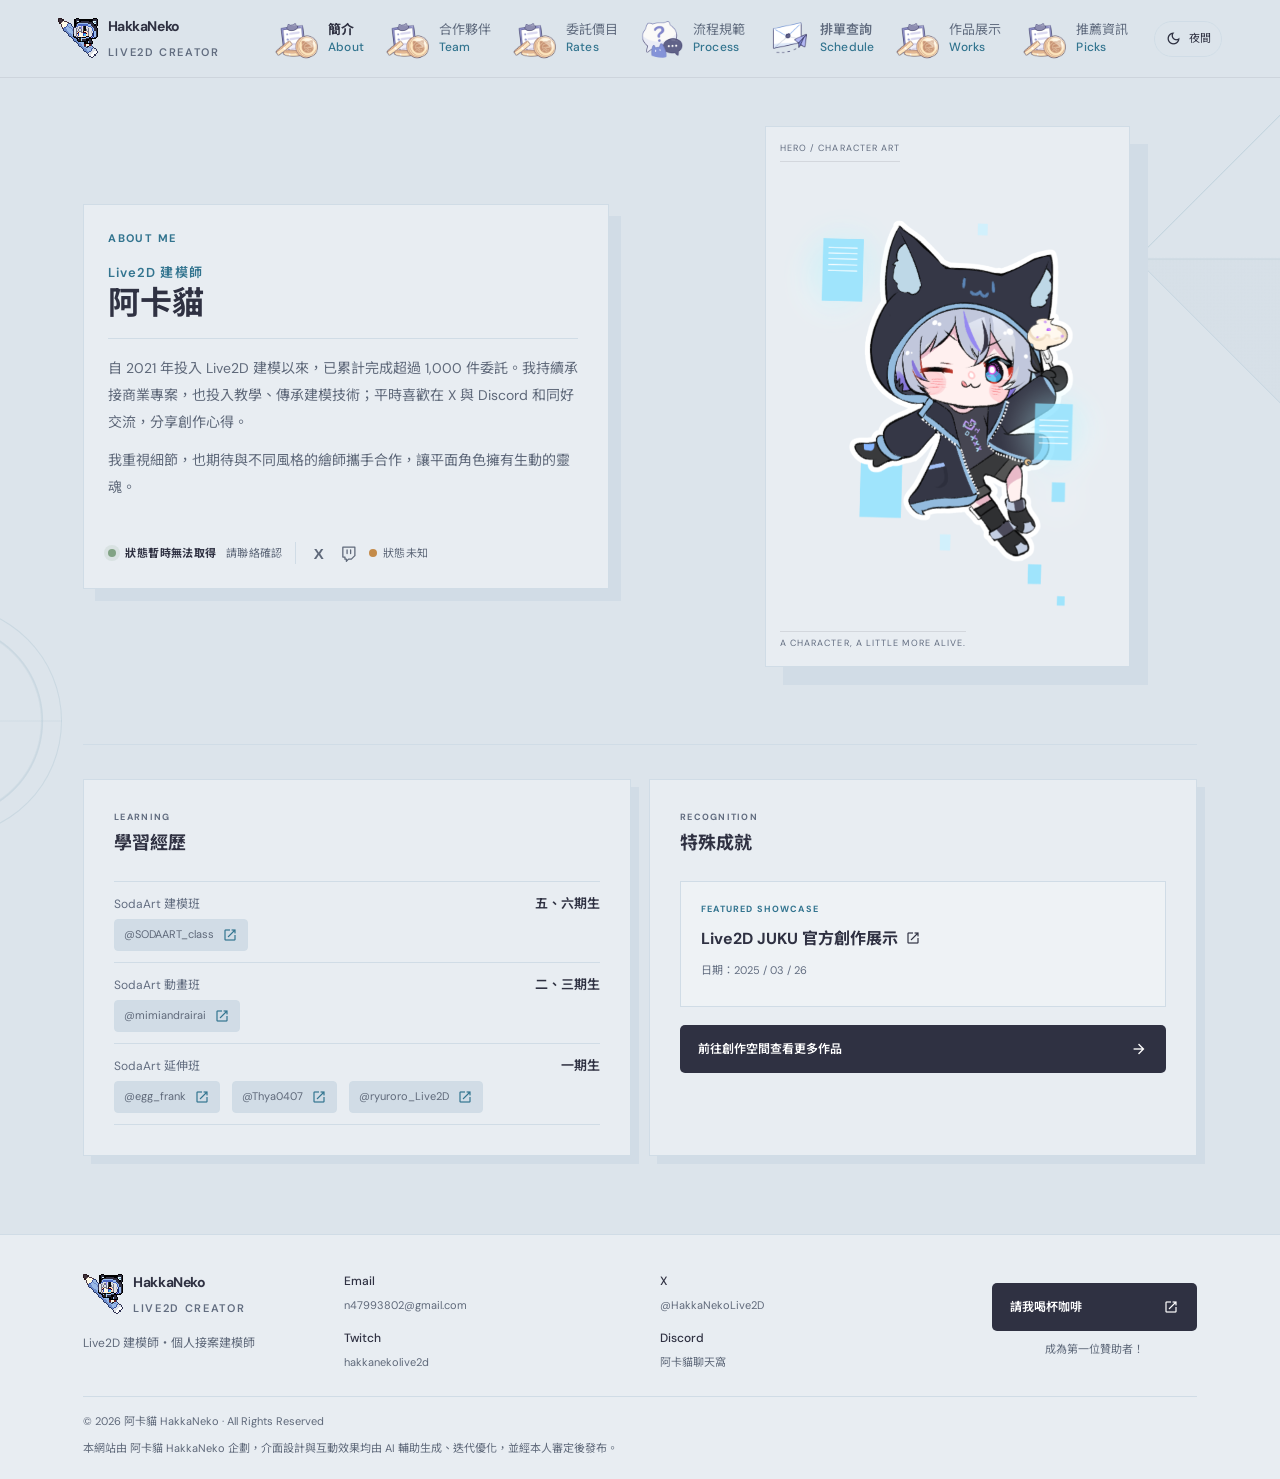
==== commit 86749812: "1621" ====
--- a/index.html
+++ b/index.html
@@ -24,8 +24,8 @@
     <link rel="icon" href="assets/images/hakkaneko-pixel.gif" type="image/gif" />
     <title>阿卡貓 HakkaNeko｜Live2D 建模與動態設計</title>
     <script src="theme-init.js?v=system-theme-follow-1"></script>
-    <link rel="stylesheet" href="styles.css?v=fast-loader-tabs-2" />
-    <script src="script.js?v=system-theme-follow-1" defer></script>
+    <link rel="stylesheet" href="styles.css?v=motion-feedback-29" />
+    <script src="script.js?v=motion-feedback-4" defer></script>
   </head>
   <body>
     <div class="page-loader" data-page-loader role="status" aria-live="polite" aria-label="頁面載入中">
@@ -43,13 +43,13 @@
       <button class="menu-toggle" aria-label="開啟導覽選單" aria-expanded="false" aria-controls="site-nav">
       </button>
       <nav class="site-nav" id="site-nav" aria-label="主要導覽">
-        <a class="current" href="index.html" aria-current="page">簡介</a>
-        <a href="collab/">合作夥伴</a>
-        <a href="pricing/">委託價目</a>
-        <a href="process/">流程規範</a>
-        <a class="nav-schedule" href="schedule/">排單查詢</a>
-        <a href="works/">作品展示</a>
-        <a href="recommend/">推薦資訊</a>
+        <a class="current nav-about" href="index.html" aria-current="page"><span class="nav-label">簡介<span class="nav-label-en" aria-hidden="true">About</span></span></a>
+        <a class="nav-partners" href="collab/"><span class="nav-label">合作夥伴<span class="nav-label-en" aria-hidden="true">Team</span></span></a>
+        <a class="nav-pricing" href="pricing/"><span class="nav-label">委託價目<span class="nav-label-en" aria-hidden="true">Rates</span></span></a>
+        <a class="nav-process" href="process/"><span class="nav-label">流程規範<span class="nav-label-en" aria-hidden="true">Process</span></span></a>
+        <a class="nav-schedule" href="schedule/"><span class="nav-label">排單查詢<span class="nav-label-en" aria-hidden="true">Schedule</span></span></a>
+        <a class="nav-works" href="works/"><span class="nav-label">作品展示<span class="nav-label-en" aria-hidden="true">Works</span></span></a>
+        <a class="nav-recommend" href="recommend/"><span class="nav-label">推薦資訊<span class="nav-label-en" aria-hidden="true">Picks</span></span></a>
         <button class="theme-toggle" type="button" data-theme-toggle aria-label="日夜模式" aria-pressed="false" title="切換至夜間模式"><span class="material-icon" data-theme-icon aria-hidden="true">dark_mode</span><span data-theme-label>夜間</span></button>
       </nav>
     </header>
@@ -89,7 +89,9 @@
         <div class="hero-visual">
           <button class="hero-frame" type="button" data-hero-card aria-label="阿卡貓角色卡，點擊與角色互動">
             <span class="frame-index">HERO / CHARACTER ART</span>
-            <img class="hero-art-image" src="assets/images/hero-happy2024.png" alt="阿卡貓穿著黑色貓耳帽外套、手持畫筆的角色插畫" fetchpriority="high" />
+            <span class="hero-art-container">
+              <img class="hero-art-image" src="assets/images/hero-happy2024.png" alt="阿卡貓穿著黑色貓耳帽外套、手持畫筆的角色插畫" fetchpriority="high" />
+            </span>
             <span class="hero-pixel-popups" aria-hidden="true">
               <span class="hero-pixel-layout hero-pixel-layout--one">
                 <span class="hero-pixel-popup" data-icon="auto_awesome"></span>
--- a/styles.css
+++ b/styles.css
@@ -38,9 +38,9 @@
   --field: #f6f8fa;
   --text-soft: #5f697a;
   --header-bg: rgba(220,228,235,.96);
-  --geo-line: rgba(50,116,143,.14);
-  --geo-fill: rgba(50,116,143,.045);
-  --geo-glow: rgba(50,116,143,.55);
+  --geo-line: rgba(50,116,143,.1);
+  --geo-fill: rgba(50,116,143,.03);
+  --geo-glow: rgba(50,116,143,.42);
   --pixel-tone-sage: #6f8d82;
   --pixel-tone-lilac: #8984a8;
   --channel-live: #398453;
@@ -59,24 +59,24 @@
 }
 
 * { box-sizing: border-box; }
-* { transition: color .22s ease, background-color .22s ease, border-color .22s ease; }
+* { transition: background-color .22s ease, border-color .22s ease; }
 .visually-hidden { position: absolute; width: 1px; height: 1px; padding: 0; margin: -1px; overflow: hidden; clip: rect(0,0,0,0); white-space: nowrap; border: 0; }
 html { overflow-x: clip; overflow-y: scroll; scroll-behavior: smooth; scroll-padding-top: 84px; }
-body { position: relative; isolation: isolate; min-height: 100vh; min-height: 100svh; margin: 0; min-width: 320px; display: flex; flex-direction: column; overflow-x: clip; color: var(--ink); background: var(--paper); font-size: var(--type-body); font-weight: var(--weight-regular); line-height: 1.7; transition: color .24s ease, background-color .24s ease; }
+body { position: relative; isolation: isolate; min-height: 100vh; min-height: 100svh; margin: 0; min-width: 320px; display: flex; flex-direction: column; overflow-x: clip; color: var(--ink); background: var(--paper); font-size: var(--type-body); font-weight: var(--weight-regular); line-height: 1.7; -webkit-user-select: none; user-select: none; transition: background-color .24s ease; }
+input, textarea, select, [contenteditable]:not([contenteditable="false"]), [contenteditable]:not([contenteditable="false"]) * { -webkit-user-select: text; user-select: text; }
 body::before,
 body::after { content: ""; position: fixed; z-index: -1; pointer-events: none; border: 1px solid var(--geo-line); }
-body::before { top: 13vh; right: -170px; width: 340px; height: 340px; transform: rotate(45deg); background: linear-gradient(135deg,transparent 49.7%,var(--geo-line) 50%,transparent 50.3%),linear-gradient(45deg,transparent 49.7%,var(--geo-line) 50%,transparent 50.3%),linear-gradient(135deg,transparent 50%,var(--geo-fill) 50.2%); }
-body::after { bottom: 9vh; left: -118px; width: 270px; height: 270px; border-radius: 50%; background: radial-gradient(circle,transparent 58%,var(--geo-line) 59% 59.4%,transparent 60%),linear-gradient(0deg,transparent 49.7%,var(--geo-line) 50%,transparent 50.3%),linear-gradient(90deg,transparent 49.7%,var(--geo-line) 50%,transparent 50.3%); }
+body::before { top: 12vh; right: -220px; width: 300px; height: 300px; transform: rotate(45deg); background: linear-gradient(135deg,transparent 49.7%,var(--geo-line) 50%,transparent 50.3%),linear-gradient(45deg,transparent 49.7%,var(--geo-line) 50%,transparent 50.3%),linear-gradient(135deg,transparent 50%,var(--geo-fill) 50.2%); }
+body::after { bottom: 7vh; left: -170px; width: 230px; height: 230px; border-radius: 50%; background: radial-gradient(circle,transparent 58%,var(--geo-line) 59% 59.4%,transparent 60%),linear-gradient(0deg,transparent 49.7%,var(--geo-line) 50%,transparent 50.3%),linear-gradient(90deg,transparent 49.7%,var(--geo-line) 50%,transparent 50.3%); }
 @keyframes geometry-line-flow { to { --geometry-light-angle: 360deg; } }
 @media (min-width: 701px) {
   :root[data-theme="night"] body::before,
   :root[data-theme="night"] body::after,
-  :root[data-theme="night"] .hero-frame::after { animation: geometry-line-flow 18s linear infinite; }
-  :root[data-theme="night"] body::before { border: 2px solid transparent; border-image: conic-gradient(from var(--geometry-light-angle),var(--geo-line) 0deg 304deg,var(--geo-glow) 322deg 330deg,var(--geo-line) 348deg 360deg) 1; filter: drop-shadow(0 0 5px var(--geo-glow)); }
-  :root[data-theme="night"] body::after { border: 0; background: conic-gradient(from var(--geometry-light-angle),var(--geo-line) 0deg 286deg,var(--geo-glow) 302deg 338deg,var(--geo-line) 354deg 360deg); -webkit-mask: radial-gradient(circle closest-side,transparent calc(100% - 4px),#000 calc(100% - 2px),transparent 100%); mask: radial-gradient(circle closest-side,transparent calc(100% - 4px),#000 calc(100% - 2px),transparent 100%); filter: drop-shadow(0 0 11px var(--geo-glow)); animation-delay: -6s; }
-  :root[data-theme="night"] .hero-frame::after { content: ""; position: absolute; inset: -2px; border: 2px solid transparent; border-image: conic-gradient(from var(--geometry-light-angle),var(--line) 0deg 304deg,var(--geo-glow) 322deg 330deg,var(--line) 348deg 360deg) 1; pointer-events: none; filter: drop-shadow(0 0 5px var(--geo-glow)); animation-delay: -12s; }
-}
-body.page-leaving { opacity: 0; transition: opacity .3s ease; }
+  :root[data-theme="night"] .hero-frame::after { animation: geometry-line-flow 30s linear infinite; }
+  :root[data-theme="night"] body::before { border: 2px solid transparent; border-image: conic-gradient(from var(--geometry-light-angle),var(--geo-line) 0deg 304deg,var(--geo-glow) 322deg 330deg,var(--geo-line) 348deg 360deg) 1; filter: drop-shadow(0 0 3px var(--geo-glow)); }
+  :root[data-theme="night"] body::after { border: 0; background: conic-gradient(from var(--geometry-light-angle),var(--geo-line) 0deg 286deg,var(--geo-glow) 302deg 338deg,var(--geo-line) 354deg 360deg); -webkit-mask: radial-gradient(circle closest-side,transparent calc(100% - 4px),#000 calc(100% - 2px),transparent 100%); mask: radial-gradient(circle closest-side,transparent calc(100% - 4px),#000 calc(100% - 2px),transparent 100%); filter: drop-shadow(0 0 7px var(--geo-glow)); animation-delay: -10s; }
+  :root[data-theme="night"] .hero-frame::after { content: ""; position: absolute; inset: -2px; border: 2px solid transparent; border-image: conic-gradient(from var(--geometry-light-angle),var(--line) 0deg 304deg,var(--geo-glow) 322deg 330deg,var(--line) 348deg 360deg) 1; pointer-events: none; filter: drop-shadow(0 0 3px var(--geo-glow)); animation-delay: -20s; }
+}
 .page-loader { position: fixed; z-index: 1000; inset: 0; display: grid; place-items: center; padding: 24px; color: var(--ink); background: var(--paper); opacity: 1; visibility: visible; transition: opacity .24s ease,visibility 0s linear .24s; }
 .page-loader[hidden],html[data-page-loader-seen="true"] .page-loader:not([data-page-loader-wait-for]) { display: none; }
 .page-loader.is-hidden { opacity: 0; visibility: hidden; pointer-events: none; }
@@ -99,23 +99,42 @@
 .page-wrap { width: min(1120px, 87%); margin-inline: auto; }
 
 .site-header { position: sticky; z-index: 30; top: 0; min-height: 78px; padding: 0 6.5%; display: flex; align-items: center; justify-content: space-between; gap: 22px; background: var(--header-bg); border-bottom: 1px solid #292b3115; backdrop-filter: blur(12px); }
-.brand { display: inline-flex; align-items: center; gap: 10px; font-weight: var(--weight-bold); font-size: 14px; letter-spacing: -.03em; }
+.brand { display: inline-flex; flex-shrink: 0; align-items: center; gap: 10px; font-weight: var(--weight-bold); font-size: 14px; letter-spacing: -.03em; }
 .brand-icon { width: 40px; height: 40px; flex: 0 0 auto; object-fit: contain; image-rendering: pixelated; }
 .brand small { display: block; margin-top: 4px; font-size: var(--type-caption); font-weight: var(--weight-semibold); color: var(--muted); letter-spacing: .15em; }
 .site-nav { margin-left: auto; display: flex; align-items: center; gap: 8px; padding: 0; border: 0; background: transparent; }
-.site-nav a { position: relative; display: inline-flex; align-items: center; justify-content: center; gap: 6px; padding: 10px 6px; color: var(--muted); font-size: var(--type-ui); white-space: nowrap; transition: color .2s ease; }
-.site-nav a::after { content: ""; position: absolute; left: 50%; right: 50%; bottom: 3px; height: 2px; border-radius: 2px; background: var(--accent); transition: left .25s cubic-bezier(.2,.8,.2,1),right .25s cubic-bezier(.2,.8,.2,1); }
+.site-nav a { position: relative; display: inline-flex; flex-shrink: 0; align-items: center; justify-content: center; gap: 7px; padding: 10px 6px; border-radius: 10px; color: var(--muted); font-size: 13px; white-space: nowrap; transition: color .2s ease; }
+.site-nav .nav-about::before, .site-nav .nav-partners::before, .site-nav .nav-pricing::before, .site-nav .nav-process::before, .site-nav .nav-schedule::before, .site-nav .nav-works::before, .site-nav .nav-recommend::before { content: ""; width: 48px; height: 48px; flex: 0 0 48px; background-position: center; background-repeat: no-repeat; background-size: contain; pointer-events: none; }
+.site-nav .nav-about::before, .site-nav .nav-partners::before, .site-nav .nav-works::before, .site-nav .nav-recommend::before { background-image: url("assets/images/icon-pricing.png?v=3"); }
+.site-nav .nav-pricing::before { background-image: url("assets/images/icon-pricing.png?v=2"); }
+.site-nav .nav-process::before { background-image: url("assets/images/icon-process.png?v=2"); }
+.site-nav .nav-schedule::before { background-image: url("assets/images/icon-schedule.png?v=2"); }
+.site-nav .nav-label { display: grid; gap: 3px; text-align: left; line-height: 1.15; }
+.site-nav .nav-label-en { max-width: 88px; color: var(--accent); font-size: 12px; font-weight: var(--weight-medium); letter-spacing: .015em; line-height: 1.1; white-space: normal; }
+.site-nav a::after { display: none; }
 .site-nav a:hover, .site-nav a:focus-visible { color: var(--accent); }
+.site-nav a:hover::before, .site-nav a:focus-visible::before { animation: nav-icon-bounce .64s cubic-bezier(.22,.61,.36,1) both; }
 .site-nav a:focus-visible { outline: 2px solid var(--accent); outline-offset: 2px; }
 .site-nav a.current { color: var(--ink); font-weight: var(--weight-bold); }
-.site-nav a:hover::after, .site-nav a:focus-visible::after, .site-nav a.current::after { left: 22%; right: 22%; }
+.site-nav a.current .nav-label-en { position: relative; }
 .site-nav .nav-schedule { padding: 10px 6px; color: var(--muted); font-weight: var(--weight-semibold); }
 .site-nav .nav-schedule:hover { color: var(--accent); }
 .site-nav > .theme-toggle { margin-left: 12px; }
+@media (min-width: 1241px) {
+  .site-header { gap: 16px; padding-inline: 4.5%; }
+  .site-nav > .theme-toggle { flex-shrink: 0; white-space: nowrap; }
+}
+@media (min-width: 701px) and (max-width: 1240px) {
+  .site-header { gap: 10px; padding-inline: 3%; }
+  .site-nav { gap: 2px; }
+  .site-nav a { gap: 4px; padding-inline: 3px; font-size: 11px; }
+  .site-nav .nav-about::before, .site-nav .nav-partners::before, .site-nav .nav-pricing::before, .site-nav .nav-process::before, .site-nav .nav-schedule::before, .site-nav .nav-works::before, .site-nav .nav-recommend::before { width: 36px; height: 36px; flex-basis: 36px; }
+  .site-nav .nav-label-en { max-width: 64px; font-size: 10px; }
+  .site-nav > .theme-toggle { margin-left: 4px; }
+}
 .menu-toggle { display: none; }
 .theme-toggle { min-height: 36px; padding: 6px 10px; display: inline-flex; align-items: center; gap: 7px; border: 1px solid var(--line); border-radius: 999px; color: var(--ink); background: transparent; cursor: pointer; font-size: var(--type-caption); transition: color .2s,background-color .2s,border-color .2s,transform .25s; }
 .theme-toggle:hover, .theme-toggle:focus-visible { color: var(--accent); background: var(--surface); border-color: var(--accent); }
-.theme-toggle:active { transform: scale(.96); }
 .material-icon,
 .menu-toggle::before,
 .external-link-icon::before,
@@ -156,7 +175,7 @@
 .external-link-icon, .artist-card-arrow { width: 16px; height: 16px; flex: 0 0 auto; display: inline-flex; align-items: center; justify-content: center; font-size: 0; }
 .external-link-icon::before, .button-arrow.button-external-icon::before, .artist-card-arrow::before { content: "open_in_new"; font-size: 16px; }
 .learning-record-link .external-link-icon { color: var(--accent); }
-.learning-record-link:hover span, .learning-record-link:focus-visible span { transform: translate(2px, -2px); }
+.learning-record-link:hover .external-link-icon, .learning-record-link:focus-visible .external-link-icon { transform: translate(2px, -2px); }
 .learning-record-link:focus-visible, .profile-achievement h4 a:focus-visible { outline: 2px solid var(--accent); outline-offset: 3px; }
 .profile-achievement { min-height: 126px; margin-bottom: 18px; padding: 20px; background: var(--surface-raised); border: 1px solid var(--line); }
 .profile-achievement-label { margin: 0 0 9px; color: var(--accent); font-size: 9px; font-weight: var(--weight-bold); letter-spacing: .13em; }
@@ -171,10 +190,9 @@
 h1 em, h2 em { color: var(--accent); font-style: normal; }
 .lead { max-width: 470px; margin: 22px 0 0; color: var(--text-soft); font-size: var(--type-copy); line-height: 1.9; }
 .button-row { display: flex; align-items: center; gap: 24px; margin-top: 30px; }
-.button { min-height: 48px; padding: 0 17px; display: inline-flex; align-items: center; justify-content: space-between; gap: 21px; border: 1px solid transparent; border-radius: 5px; font-size: var(--type-small); font-weight: var(--weight-semibold); transition: color .24s ease, background .24s ease, border-color .24s ease, box-shadow .24s ease, transform .24s cubic-bezier(.2,.8,.2,1); }
-.button:hover, .button:focus-visible { transform: translateY(-2px); }
+.button { min-height: 48px; padding: 0 17px; display: inline-flex; align-items: center; justify-content: space-between; gap: 21px; border: 1px solid transparent; border-radius: 5px; font-size: var(--type-small); font-weight: var(--weight-semibold); transition: color .24s ease, background .24s ease, border-color .24s ease, box-shadow .24s ease; }
 .button:not(.button-text):hover, .button:not(.button-text):focus-visible { box-shadow: 0 5px 14px #25283a1a; }
-.button:active { transform: translateY(0) scale(.98); box-shadow: none; transition-duration: .1s; }
+.button:active { box-shadow: none; transition-duration: .1s; }
 .button:focus-visible, .filter-button:focus-visible, .theme-toggle:focus-visible { outline: 2px solid var(--accent); outline-offset: 3px; }
 .button-primary { color: white; background: var(--ink); }
 .button-primary:hover, .button-primary:focus-visible { background: var(--accent); }
@@ -190,10 +208,11 @@
 .status-chip { width: fit-content; }
 .status-chip strong { color: var(--ink); font-size: var(--type-caption); }
 .status-chip [data-status-detail] { color: var(--text-soft); }
-.status-chip:hover .status-link-arrow, .status-panel:hover .status-link-arrow { border-color: var(--accent); color: var(--accent); transform: translateX(2px); }
-.status-link-arrow { min-width: 165px; min-height: 54px; margin-left: auto; padding: 0 18px; display: inline-flex; flex: 0 0 auto; align-items: center; justify-content: center; gap: 12px; border: 1px solid var(--line); border-radius: 8px; color: var(--ink); background: var(--surface-soft); font-size: var(--type-ui); font-weight: var(--weight-bold); white-space: nowrap; transition: color .2s,border-color .2s,transform .2s ease; }
+.status-chip:hover .status-link-arrow, .status-panel:hover .status-link-arrow, .status-panel:focus-visible .status-link-arrow { border-color: var(--accent); color: var(--accent); }
+.status-chip:hover .status-link-arrow > span, .status-panel:hover .status-link-arrow > span, .status-panel:focus-visible .status-link-arrow > span { transform: translateX(2px); }
+.status-link-arrow { min-width: 165px; min-height: 54px; margin-left: auto; padding: 0 18px; display: inline-flex; flex: 0 0 auto; align-items: center; justify-content: center; gap: 12px; border: 1px solid var(--line); border-radius: 8px; color: var(--ink); background: var(--surface-soft); font-size: var(--type-ui); font-weight: var(--weight-bold); white-space: nowrap; transition: color .2s,border-color .2s; }
 .status-link-arrow > span { font-size: 20px; line-height: 1; transition: transform .2s ease; }
-.status-panel:hover .status-link-arrow > span { transform: translateX(3px); }
+.status-panel:hover .status-link-arrow > span, .status-panel:focus-visible .status-link-arrow > span { transform: translateX(3px); }
 .status-indicator { flex: 0 0 auto; width: 8px; height: 8px; background: #81a384; border-radius: 50%; box-shadow: 0 0 0 4px #81a38424; transition: background .3s ease,box-shadow .3s ease; }
 .availability-social { display: flex; align-items: center; gap: 10px; padding-left: 13px; border-left: 1px solid var(--line); }
 .availability-social-link { width: 20px; height: 22px; display: inline-flex; align-items: center; justify-content: center; color: var(--text-soft); text-decoration: none; transition: color .2s ease, transform .2s ease; }
@@ -212,16 +231,18 @@
 .status-chip[data-state="full"] .status-indicator { background: var(--blush); box-shadow: 0 0 0 4px #b96b8824; }
 .status-chip[data-state="unavailable"] .status-indicator { background: #c89b62; box-shadow: 0 0 0 4px #c89b6224; }
 .hero-visual { min-height: 500px; position: relative; display: grid; place-items: center; }
-.hero-frame { width: min(77%, 365px); height: auto; padding: 10px 14px; display: flex; flex-direction: column; gap: 8px; position: relative; z-index: 2; color: var(--ink); background: var(--surface); border: 1px solid var(--line); box-shadow: 18px 18px 0 var(--surface-soft); appearance: none; text-align: left; transform: rotate(1.5deg); transition: transform .55s cubic-bezier(.2,1.2,.4,1); cursor: pointer; }
-.hero-frame:hover { transform: rotate(0deg) translateY(-5px); }
+.hero-frame { width: min(77%, 365px); height: auto; padding: 10px 14px; display: flex; flex-direction: column; gap: 8px; position: relative; z-index: 2; color: var(--ink); background: var(--surface); border: 1px solid var(--line); box-shadow: 18px 18px 0 var(--surface-soft); appearance: none; text-align: left; transition: border-color .3s ease, box-shadow .3s ease; cursor: pointer; }
+.hero-frame:hover { border-color: var(--accent); box-shadow: 18px 18px 0 var(--surface-soft), 0 10px 24px #22283a18; }
 .hero-frame:disabled { cursor: default; }
 .hero-frame:focus-visible { outline: 2px solid var(--accent); outline-offset: 5px; }
-.hero-card-dialogue { position: absolute; top: -20px; left: 50%; z-index: 6; width: max-content; max-width: calc(100vw - 40px); padding: 7px 11px; border: 1px solid var(--line); color: var(--ink); background: var(--surface-soft); box-shadow: 3px 3px 0 var(--surface); font-size: var(--type-small); line-height: 1.5; white-space: nowrap; opacity: 0; visibility: hidden; transform: translate(-50%,5px); transition: opacity .2s ease,transform .2s ease,visibility .2s; pointer-events: none; }
-.hero-card-dialogue.is-visible { opacity: 1; visibility: visible; transform: translate(-50%,0); }
+.hero-card-dialogue { position: absolute; top: -20px; left: 50%; z-index: 6; width: max-content; max-width: calc(100vw - 40px); padding: 7px 11px; border: 1px solid var(--line); color: var(--ink); background: var(--surface-soft); box-shadow: 3px 3px 0 var(--surface); font-size: var(--type-small); line-height: 1.5; white-space: nowrap; opacity: 0; visibility: hidden; transition: opacity .2s ease,visibility .2s; pointer-events: none; }
+.hero-card-dialogue.is-visible { opacity: 1; visibility: visible; }
 .hero-card-dialogue::after { content: ""; position: absolute; bottom: -4px; left: 50%; width: 7px; height: 7px; border-right: 1px solid var(--line); border-bottom: 1px solid var(--line); background: var(--surface-soft); transform: translateX(-50%) rotate(45deg); }
 .frame-index, .frame-caption { min-height: 25px; display: flex; align-items: center; justify-content: space-between; color: var(--muted); font-size: 9px; letter-spacing: .12em; }
 .frame-index { border-bottom: 1px solid #292b311c; }
 .frame-caption { border-top: 1px solid #292b311c; }
+.hero-art-container { width: 100%; display: block; transform: rotate(1.5deg); transition: transform .55s cubic-bezier(.2,1.2,.4,1); }
+.hero-frame:hover .hero-art-container { transform: rotate(0deg) translateY(-3px) scale(1.01); }
 .hero-art-image { display: block; width: 100%; height: auto; animation: hero-art-float 4.8s ease-in-out infinite; }
 .hero-pixel-popups { position: absolute; z-index: 3; inset: 36px 14px; pointer-events: none; }
 .hero-pixel-layout { position: absolute; inset: 0; opacity: 0; }
@@ -274,9 +295,9 @@
 .about-text { padding-top: 27px; }
 .about-text .lead { margin: 0 0 14px; color: var(--ink); font-size: 15px; font-weight: 600; }
 .about-text p:not(.lead) { max-width: 580px; margin: 0 0 12px; color: #747178; font-size: 11px; line-height: 2.1; }
-.inline-link { display: inline-flex; align-items: center; gap: 10px; padding: 5px 0; border-bottom: 1px solid #bcb7b1; font-size: 10px; font-weight: 600; transition: color .2s ease, gap .25s ease; }
+.inline-link { display: inline-flex; align-items: center; gap: 10px; padding: 5px 0; border-bottom: 1px solid #bcb7b1; font-size: 10px; font-weight: 600; transition: color .2s ease; }
 .inline-link span { color: var(--accent); transition: transform .25s cubic-bezier(.2,1.5,.5,1); }
-.inline-link:hover { gap: 15px; color: var(--accent); }
+.inline-link:hover { color: var(--accent); }
 .inline-link:hover span { transform: translateX(3px); }
 .fact-row { grid-column: 1 / -1; display: grid; grid-template-columns: repeat(3,1fr); gap: 20px; margin-top: 43px; padding-top: 20px; border-top: 1px solid var(--line); }
 .fact-row div { display: flex; flex-direction: column; gap: 5px; }.fact-row strong { font-size: 22px; letter-spacing: -.05em; }.fact-row strong span { color: var(--accent); }.fact-row div > span { color: #7b7880; font-size: 9px; }
@@ -296,8 +317,8 @@
 .home-links { display: grid; grid-template-columns: .7fr 1.3fr; gap: 10%; padding-top: 105px; padding-bottom: 105px; }
 .home-links .section-title h2 { font-size: 34px; }
 .explore-list { border-top: 1px solid var(--line); }
-.explore-list a { min-height: 62px; display: grid; grid-template-columns: 1fr 1fr 18px; align-items: center; gap: 12px; border-bottom: 1px solid var(--line); transition: padding .3s cubic-bezier(.2,1,.3,1), color .2s; }
-.explore-list a:hover { padding-inline: 9px; color: var(--accent); }
+.explore-list a { min-height: 62px; display: grid; grid-template-columns: 1fr 1fr 18px; align-items: center; gap: 12px; border-bottom: 1px solid var(--line); transition: color .2s, background-color .2s; }
+.explore-list a:hover { color: var(--accent); background: var(--surface-raised); }
 .explore-list span { color: #8a858c; font-size: 8px; letter-spacing: .1em; }.explore-list strong { font-size: 12px; }.explore-list b { font-weight: 400; transition: transform .25s; }.explore-list a:hover b { transform: translate(3px,-3px); }
 .home-contact { padding: 72px 0; color: var(--paper); background: var(--ink); }
 .contact-cta { display: flex; justify-content: space-between; align-items: center; gap: 30px; }
@@ -325,7 +346,8 @@
 .local-page-nav-heading { margin: 0 0 5px; padding: 0 12px; color: var(--muted); font-size: var(--type-caption); font-weight: var(--weight-bold); letter-spacing: .08em; }
 .local-page-nav-tabs { display: grid; gap: 5px; }
 .local-page-nav [role="tab"] { width: 100%; margin-left: -13px; padding: 11px 12px; border: 0; border-left: 2px solid transparent; color: var(--text-soft); background: transparent; font: inherit; font-size: var(--type-small); text-align: left; cursor: pointer; transition: color .2s ease, background .2s ease, border-color .2s ease; }
-.local-page-nav [role="tab"]:hover, .local-page-nav [role="tab"]:focus-visible, .local-page-nav [role="tab"][aria-selected="true"] { border-left-color: var(--accent); color: var(--ink); background: var(--surface-soft); }
+.local-page-nav [role="tab"]:hover, .local-page-nav [role="tab"]:focus-visible { color: var(--ink); background: var(--surface-soft); }
+.local-page-nav [role="tab"][aria-selected="true"] { border-left-color: var(--accent); color: var(--accent); background: var(--surface-soft); font-weight: var(--weight-bold); }
 .local-page-nav [role="tab"]:focus-visible { outline: 2px solid var(--accent); outline-offset: 3px; }
 .local-page-content { min-width: 0; display: grid; gap: 48px; }
 .recommend-page-content > .local-page-section { grid-area: 1 / 1; }
@@ -368,7 +390,9 @@
 .work-group-actions { display: flex; align-items: center; gap: 14px; }
 .work-group-pager { display: flex; align-items: center; gap: 8px; }
 .work-group-pager[hidden] { display: none !important; }
-.work-pager-button { display: grid; width: 34px; height: 34px; place-items: center; border: 1px solid var(--line); color: var(--ink); background: var(--surface); cursor: pointer; font-family: "Material Symbols Outlined"; font-size: 20px; font-feature-settings: "liga"; -webkit-font-feature-settings: "liga"; font-variation-settings: "FILL" 0,"wght" 400,"GRAD" 0,"opsz" 20; }
+.work-pager-button { display: grid; width: 34px; height: 34px; place-items: center; border: 1px solid var(--line); color: var(--ink); background: var(--surface); cursor: pointer; font-family: "Material Symbols Outlined"; font-size: 20px; font-feature-settings: "liga"; -webkit-font-feature-settings: "liga"; font-variation-settings: "FILL" 0,"wght" 400,"GRAD" 0,"opsz" 20; transition: transform .16s ease, color .18s ease, border-color .18s ease, background-color .18s ease; }
+.work-pager-button:not(:disabled):hover, .work-pager-button:not(:disabled):focus-visible { transform: translateY(-1px); border-color: var(--accent); color: var(--accent); background: var(--surface-raised); }
+.work-pager-button:not(:disabled):active { transform: scale(.95); }
 .work-pager-button:disabled { opacity: .4; cursor: not-allowed; }
 .work-page-indicator { min-width: 38px; color: var(--muted); font-size: var(--type-caption); text-align: center; }
 .work-grid { display: grid; grid-template-columns: repeat(3,1fr); gap: 25px 18px; }
@@ -382,7 +406,7 @@
 .work-media-link:focus-visible,
 .work-media-button:focus-visible { outline: 2px solid var(--accent); outline-offset: -3px; }
 .work-thumb img { width: 100%; height: 100%; object-fit: cover; transition: transform .65s cubic-bezier(.2,.8,.2,1); }
-.work-item a:hover img { transform: scale(1.06); }
+.work-item a:hover img, .work-item a:focus-visible img { transform: scale(1.06); }
 .work-item small { display: block; margin: 13px 0 5px; color: var(--muted); font-size: var(--type-caption); letter-spacing: .12em; }
 .work-item h2 { margin: 0 0 5px; font-size: 15px; font-weight: var(--weight-bold); }.work-item p { margin: 0; color: var(--text-soft); font-size: var(--type-small); line-height: 1.8; }
 .work-tags { display: flex; flex-wrap: wrap; gap: 6px; margin-top: 9px; }
@@ -394,30 +418,30 @@
   to { opacity: 1; }
 }
 @media (prefers-reduced-motion: no-preference) {
-  .home-hero .hero-frame.is-bouncing { animation: hero-card-hop .62s cubic-bezier(.2,.8,.2,1); }
+  .home-hero .hero-frame.is-bouncing .hero-art-container { animation: hero-card-hop .42s cubic-bezier(.2,.8,.2,1); }
   .home-hero > .hero-copy > *,
   main > .content-section > * {
-    animation: content-arrive .68s cubic-bezier(.2,.8,.2,1) both;
+    animation: content-arrive .38s cubic-bezier(.2,.8,.2,1) both;
   }
   .home-hero > .hero-copy > :nth-child(2),
-  main > .content-section > :nth-child(2) { animation-delay: 70ms; }
+  main > .content-section > :nth-child(2) { animation-delay: 40ms; }
   .home-hero > .hero-copy > :nth-child(3),
-  main > .content-section > :nth-child(3) { animation-delay: 140ms; }
+  main > .content-section > :nth-child(3) { animation-delay: 80ms; }
   .home-hero > .hero-copy > :nth-child(4),
-  main > .content-section > :nth-child(4) { animation-delay: 210ms; }
+  main > .content-section > :nth-child(4) { animation-delay: 120ms; }
   .home-hero > .hero-copy > :nth-child(5),
-  main > .content-section > :nth-child(5) { animation-delay: 280ms; }
-  .home-hero > .hero-visual { animation: content-arrive .74s cubic-bezier(.2,.8,.2,1) 100ms both; }
-  .home-hero .hero-frame { animation: hero-frame-arrive .76s cubic-bezier(.2,.8,.2,1) 120ms both; }
-  main > .content-section:nth-of-type(n + 2) > * { animation-delay: 120ms; }
-  main > .content-section:nth-of-type(n + 2) > :nth-child(2) { animation-delay: 190ms; }
-  main > .content-section:nth-of-type(n + 2) > :nth-child(3) { animation-delay: 260ms; }
-  main > .content-section:nth-of-type(n + 2) > :nth-child(4) { animation-delay: 330ms; }
-  .site-footer { animation: content-arrive .68s cubic-bezier(.2,.8,.2,1) 220ms both; }
+  main > .content-section > :nth-child(5) { animation-delay: 160ms; }
+  .home-hero > .hero-visual { animation: content-arrive .4s cubic-bezier(.2,.8,.2,1) 60ms both; }
+  .home-hero .hero-art-container { animation: hero-frame-arrive .42s cubic-bezier(.2,.8,.2,1) 80ms both; }
+  main > .content-section:nth-of-type(n + 2) > * { animation-delay: 60ms; }
+  main > .content-section:nth-of-type(n + 2) > :nth-child(2) { animation-delay: 100ms; }
+  main > .content-section:nth-of-type(n + 2) > :nth-child(3) { animation-delay: 140ms; }
+  main > .content-section:nth-of-type(n + 2) > :nth-child(4) { animation-delay: 180ms; }
+  .site-footer { animation: content-arrive .38s cubic-bezier(.2,.8,.2,1) 100ms both; }
 }
 .filter-row { display: flex; flex-wrap: wrap; gap: 8px; margin: 0 0 24px; }
-.filter-button { min-height: 40px; padding: 9px 15px; border: 1px solid #cbc6bf; border-radius: 999px; background: transparent; color: var(--text-soft); cursor: pointer; font-size: var(--type-caption); transition: background .22s,color .22s,border-color .22s,box-shadow .22s,transform .25s cubic-bezier(.2,1.4,.4,1); }
-.filter-button:hover { transform: translateY(-2px); }.filter-button:active { transform: translateY(0) scale(.97); }.filter-button.active,.filter-button:hover { color: white; background: var(--ink); border-color: var(--ink); box-shadow: 0 4px 12px #292b3118; }
+.filter-button { min-height: 40px; padding: 9px 15px; border: 1px solid #cbc6bf; border-radius: 999px; background: transparent; color: var(--text-soft); cursor: pointer; font-size: var(--type-caption); transition: background .22s,color .22s,border-color .22s,box-shadow .22s; }
+.filter-button.active,.filter-button:hover { color: white; background: var(--ink); border-color: var(--ink); box-shadow: 0 4px 12px #292b3118; }
 .work-item[hidden] { display: none; }
 .action-card { padding: 25px; display: flex; align-items: center; justify-content: space-between; gap: 20px; background: var(--surface-soft); }
 .action-card h2 { margin: 0 0 7px; font-size: 17px; font-weight: var(--weight-bold); }.action-card p { margin: 0; color: var(--text-soft); font-size: var(--type-small); }
@@ -429,8 +453,8 @@
 .collab-heading .page-copy { margin: 10px 0 0; }
 .artist-count { flex: 0 0 auto; margin-bottom: 5px; padding: 6px 11px; border: 1px solid var(--line); border-radius: 999px; color: var(--muted); font-size: var(--type-caption); }
 .artist-grid { display: grid; grid-template-columns: repeat(4, minmax(0, 1fr)); gap: 13px; }
-.artist-card { min-width: 0; min-height: 82px; display: flex; align-items: center; gap: 11px; padding: 12px; color: var(--ink); background: var(--surface); border: 1px solid var(--line); transition: transform .25s cubic-bezier(.2,.8,.2,1), border-color .22s, box-shadow .25s; }
-.artist-card:hover, .artist-card:focus-visible { transform: translateY(-3px); border-color: var(--accent); box-shadow: 0 7px 18px #22283a1a; }
+.artist-card { min-width: 0; min-height: 82px; display: flex; align-items: center; gap: 11px; padding: 12px; color: var(--ink); background: var(--surface); border: 1px solid var(--line); transition: border-color .22s, box-shadow .25s; }
+.artist-card:hover, .artist-card:focus-visible { border-color: var(--accent); box-shadow: 0 7px 18px #22283a1a; }
 .artist-card:focus-visible { outline: 2px solid var(--accent); outline-offset: 3px; }
 .artist-card-avatar { width: 54px; height: 54px; flex: 0 0 auto; overflow: hidden; border-radius: 50%; background: var(--surface-soft); }
 .artist-card-avatar img { display: block; width: 100%; height: 100%; object-fit: cover; }
@@ -456,7 +480,7 @@
 .choice-group { margin: 0; padding: 20px 0; border: 0; border-bottom: 1px solid var(--line); }
 .choice-group legend { width: 100%; margin-bottom: 13px; font-size: var(--type-ui); font-weight: var(--weight-bold); }
 .choice-group legend span { margin-right: 10px; color: var(--accent); font-size: var(--type-caption); }
-.choice-row { display: flex; align-items: center; gap: 10px; padding: 11px; border: 1px solid transparent; cursor: pointer; font-size: var(--type-small); }
+.choice-row { display: flex; align-items: center; gap: 10px; padding: 11px; border: 1px solid transparent; cursor: pointer; font-size: var(--type-small); transition: background-color .18s ease, border-color .18s ease; }
 .choice-row:has(input:checked) { border-color: #9bcfe0; background: #e8f6fb; }
 .choice-row input { accent-color: var(--accent); }.choice-row small { margin-left: auto; color: var(--muted); text-align: right; font-size: var(--type-caption); }
 .calculator .choice-row .choice-plan-name { flex: 0 0 86px; }
@@ -473,7 +497,7 @@
 }
 .summary-card .button { width: 100%; }
 .quote-header { flex: 0 0 auto; }
-.summary-scroll { min-height: 0; flex: 1 1 auto; overflow-y: auto; overscroll-behavior: contain; scrollbar-width: thin; border-block: 1px solid var(--line); }
+.summary-scroll { min-height: 0; flex: 1 1 auto; overflow-y: auto; overscroll-behavior: contain; scrollbar-width: thin; padding-inline-end: 12px; border-block: 1px solid var(--line); }
 .quote-note { flex: 0 0 auto; margin: 12px 0 0; color: var(--text-soft); font-size: var(--type-caption); line-height: 1.8; }
 .quote-actions { display: grid; flex: 0 0 auto; gap: 9px; margin-top: 12px; }
 .calculator { grid-template-columns: minmax(0, 1.15fr) minmax(300px, .85fr); gap: 6%; }
@@ -481,7 +505,8 @@
 .calculator .choice-group { padding: 22px 0; }
 .calculator .choice-group legend { font-size: 14px; }
 .plan-comparison { margin-bottom: 14px; border: 1px solid var(--line); background: var(--surface); }
-.plan-comparison > summary { min-height: 52px; padding: 12px 16px; display: flex; align-items: center; justify-content: space-between; gap: 12px; cursor: pointer; font-size: var(--type-small); font-weight: var(--weight-semibold); list-style: none; }
+.plan-comparison > summary { min-height: 52px; padding: 12px 16px; display: flex; align-items: center; justify-content: space-between; gap: 12px; cursor: pointer; font-size: var(--type-small); font-weight: var(--weight-semibold); list-style: none; transition: color .18s ease, background-color .18s ease; }
+.plan-comparison > summary:hover, .plan-comparison > summary:focus-visible { color: var(--accent); background: var(--surface-raised); }
 .plan-comparison > summary::-webkit-details-marker { display: none; }
 .plan-comparison > summary > span:first-child { display: flex; align-items: baseline; flex-wrap: wrap; gap: 7px; }
 .plan-comparison > summary small { color: var(--muted); font-size: var(--type-caption); font-weight: var(--weight-regular); }
@@ -522,7 +547,7 @@
   isolation: isolate;
   overflow: hidden;
   text-align: center;
-  transition: border-color .18s ease, background-color .18s ease, box-shadow .18s ease, transform .22s cubic-bezier(.2,.8,.2,1);
+  transition: border-color .18s ease, background-color .18s ease, box-shadow .18s ease;
 }
 .calculator-selection-flow .choice-card::before {
   position: absolute;
@@ -542,8 +567,7 @@
   box-shadow: inset 0 0 0 1px var(--accent);
 }
 .calculator-selection-flow .choice-card:hover,
-.calculator-selection-flow .choice-card:focus-within { transform: translateY(-3px); box-shadow: 0 10px 22px #10131c35; }
-.calculator-selection-flow .choice-card:active { animation: choice-card-tap .38s cubic-bezier(.2,.8,.2,1); }
+.calculator-selection-flow .choice-card:focus-within { border-color: var(--accent); box-shadow: 0 10px 22px #10131c35; }
 .calculator-selection-flow .choice-card:hover::before,
 .calculator-selection-flow .choice-card:focus-within::before { animation: choice-card-shine .72s ease-out; }
 .calculator-selection-flow .choice-card:focus-within { outline: 2px solid var(--accent); outline-offset: 2px; }
@@ -585,12 +609,11 @@
   line-height: 1.75;
   opacity: 0;
   pointer-events: none;
-  transform: translateY(3px);
-  transition: opacity .16s ease, transform .16s ease;
+  transition: opacity .16s ease;
 }
 .calculator-selection-flow .choice-card > small strong { color: var(--accent); font-size: var(--type-small); }
 .calculator-selection-flow .choice-card:hover > small,
-.calculator-selection-flow .choice-card:focus-within > small { opacity: 1; transform: translateY(0); }
+.calculator-selection-flow .choice-card:has(input:focus-visible) > small { opacity: 1; }
 #model-options .choice-card-group:has([data-model-plan-option="standard"]:not([hidden])):not(:has([data-model-plan-option="professional"]:not([hidden]))):not(:has([data-model-plan-option="top"]:not([hidden]))) {
   grid-template-columns: minmax(0, 250px);
   justify-content: center;
@@ -638,7 +661,7 @@
 .quantity-step-button { width: 32px; height: 32px; flex: 0 0 32px; display: grid; place-items: center; padding: 0; border: 1px solid var(--line); border-radius: 50%; background: transparent; color: var(--muted); cursor: pointer; font-size: 17px; font-weight: var(--weight-medium); line-height: 1; transition: color .2s ease, background-color .2s ease, border-color .2s ease, transform .2s ease; }
 .quantity-step-button:hover, .quantity-step-button:focus-visible { border-color: var(--accent); color: var(--accent); background: var(--surface); }
 .quantity-step-button:focus-visible { outline: 2px solid var(--accent); outline-offset: 2px; }
-.quantity-step-button:active { transform: scale(.94); }
+.quantity-step-button:active { transform: scale(.97); }
 .quantity-option input[aria-invalid="true"], .form-field-row > input[aria-invalid="true"] { border-color: #b45656; outline: 1px solid #b45656; }
 .toggle-options { display: grid; grid-template-columns: repeat(2, minmax(0, 1fr)); gap: 8px; }
 .toggle-option { display: flex; align-items: flex-start; gap: 9px; min-width: 0; padding: 9px 10px; border: 1px solid var(--line); font-size: var(--type-small); line-height: 1.6; cursor: pointer; }
@@ -667,6 +690,7 @@
 .quote-download:not(:disabled):focus-visible .button-arrow { transform: translateY(3px); }
 .quote-download:disabled { opacity: .52; cursor: not-allowed; transform: none; }
 .quote-status { min-height: 1.5em; margin: 0; color: var(--text-soft); font-size: var(--type-caption); line-height: 1.6; }
+.quote-status[data-state="success"] { color: var(--accent); font-weight: var(--weight-semibold); animation: content-arrive .24s ease both; }
 .pricing-toast {
   position: fixed;
   z-index: 1000;
@@ -690,8 +714,9 @@
 }
 .pricing-toast.is-visible { opacity: 1; transform: translate(-50%, 0); }
 [hidden] { display: none !important; }
-.status-panel { min-height: 67px; margin: -14px 0 30px; padding: 12px 15px; display: flex; flex-wrap: wrap; align-items: center; gap: 13px; border: 1px solid var(--line); background: var(--surface); transition: border-color .2s,transform .3s cubic-bezier(.2,1.4,.4,1); }
-.status-panel:hover { border-color: var(--accent); transform: translateY(-2px); }
+.status-panel { min-height: 67px; margin: -14px 0 30px; padding: 12px 15px; display: flex; flex-wrap: wrap; align-items: center; gap: 13px; border: 1px solid var(--line); background: var(--surface); transition: border-color .2s,box-shadow .3s ease; }
+.status-panel:hover, .status-panel:focus-visible { border-color: var(--accent); box-shadow: 0 5px 16px #22283a12; }
+.status-panel:focus-visible { outline: 2px solid var(--accent); outline-offset: 3px; }
 .status-panel[data-state="open"] .status-indicator { animation: status-pulse 2.2s ease-out infinite; }
 .status-panel > div { display: grid; grid-template-columns: auto auto; align-items: baseline; gap: 2px 12px; }
 .status-panel small { grid-column: 1 / -1; color: var(--muted); font-size: var(--type-caption); letter-spacing: .1em; }
@@ -716,8 +741,8 @@
 .schedule-month-heading h2 { margin: 0; font-size: 20px; font-weight: var(--weight-bold); letter-spacing: -.04em; }
 .schedule-month-heading span { color: var(--muted); font-size: var(--type-caption); }
 .schedule-cards { display: grid; grid-template-columns: repeat(2,minmax(0,1fr)); gap: 12px; }
-.schedule-card { min-width: 0; padding: 16px 17px; border: 1px solid var(--line); background: var(--surface-raised); transition: transform .3s cubic-bezier(.2,1.4,.4,1),border-color .2s; }
-.schedule-card:hover { transform: translateY(-3px); border-color: var(--accent); }
+.schedule-card { min-width: 0; padding: 16px 17px; border: 1px solid var(--line); background: var(--surface-raised); transition: border-color .2s,box-shadow .3s ease; }
+.schedule-card:hover, .schedule-card:focus-within { border-color: var(--accent); box-shadow: 0 6px 18px #22283a12; }
 .schedule-card-top { display: flex; align-items: flex-start; justify-content: space-between; gap: 12px; }
 .schedule-client { font-size: var(--type-small); font-weight: var(--weight-bold); overflow-wrap: anywhere; }
 .schedule-order { display: block; margin-top: 4px; color: var(--muted); font-size: var(--type-caption); }
@@ -739,8 +764,8 @@
 .process-page-nav .local-page-nav-tabs { display: grid; gap: 5px; }
 .process-page-nav [role="tab"] { width: 100%; margin-left: -13px; padding: 11px 12px; border: 0; border-left: 2px solid transparent; color: var(--text-soft); background: transparent; text-align: left; }
 .process-page-nav [role="tab"]:hover,
-.process-page-nav [role="tab"]:focus-visible,
-.process-page-nav [role="tab"][aria-selected="true"] { border-left-color: var(--accent); color: var(--ink); background: var(--surface-soft); }
+.process-page-nav [role="tab"]:focus-visible { border-left-color: var(--accent); color: var(--ink); background: var(--surface-soft); }
+.process-page-nav [role="tab"][aria-selected="true"] { border-left-color: var(--accent); color: var(--accent); background: var(--surface-soft); font-weight: var(--weight-bold); }
 .process-page-content { gap: 30px; }
 .process-page-layout .local-page-section .section-kicker { margin-bottom: 8px; }
 .process-page-layout .page-subtitle { margin-bottom: 20px; font-size: 26px; }
@@ -765,13 +790,15 @@
 .process-page-layout .guideline-card > :last-child { margin-bottom: 0; }
 .process-page-layout .guideline-card ul { padding-inline-start: 20px; }
 .faq-list { max-width: 820px; border-top: 1px solid var(--line); }
-.faq-list details { border-bottom: 1px solid var(--line); }.faq-list summary { padding: 16px 0; display: flex; justify-content: space-between; gap: 16px; cursor: pointer; list-style: none; font-size: var(--type-ui); font-weight: var(--weight-semibold); }
+.faq-list details { border-bottom: 1px solid var(--line); }.faq-list summary { padding: 16px 0; display: flex; justify-content: space-between; gap: 16px; cursor: pointer; list-style: none; font-size: var(--type-ui); font-weight: var(--weight-semibold); transition: color .18s ease; }
+.faq-list summary:hover, .faq-list summary:focus-visible { color: var(--accent); }
 .faq-list summary::-webkit-details-marker { display: none; }.faq-list summary::after { content: "+"; color: var(--accent); font-size: 16px; font-weight: 400; transition: transform .25s; }.faq-list details[open] summary::after { transform: rotate(45deg); }
 .faq-list details p { max-width: 700px; margin: -2px 20px 15px 0; color: var(--text-soft); font-size: var(--type-small); line-height: 1.85; }
 .recommend-grid { display: grid; grid-template-columns: 1fr 1fr; gap: 20px; }
-.recommend-card { min-height: 220px; padding: 22px; display: flex; flex-direction: column; align-items: flex-start; position: relative; background: var(--lilac); transition: transform .35s cubic-bezier(.2,1.4,.4,1); }
-.recommend-card:nth-child(2) { background: var(--peach); }.recommend-card:hover { transform: translateY(-5px) rotate(-.4deg); }
+.recommend-card { min-height: 220px; padding: 22px; display: flex; flex-direction: column; align-items: flex-start; position: relative; background: var(--lilac); transition: box-shadow .3s ease; }
+.recommend-card:nth-child(2) { background: var(--peach); }.recommend-card:hover, .recommend-card:focus-within { box-shadow: 0 8px 20px #22283a18; }
 .recommend-card .eyebrow { margin: auto 0 7px; font-size: var(--type-caption); }.recommend-card h2 { margin: 0 0 7px; font-size: 19px; font-weight: var(--weight-bold); }.recommend-card p { margin: 0; color: var(--text-soft); font-size: var(--type-small); }.recommend-card .card-arrow { top: 16px; right: 16px; }
+.recommend-card:hover .card-arrow, .recommend-card:focus-within .card-arrow { transform: rotate(45deg) scale(1.1); }
 .site-footer.inner-footer { border-top: 1px solid var(--line); }
 
 :root[data-theme="night"] {
@@ -792,9 +819,9 @@
   --field: #202636;
   --text-soft: #c5cede;
   --header-bg: rgba(25,28,40,.96);
-  --geo-line: rgba(122,207,234,.16);
-  --geo-fill: rgba(122,207,234,.055);
-  --geo-glow: rgba(122,207,234,.92);
+  --geo-line: rgba(122,207,234,.12);
+  --geo-fill: rgba(122,207,234,.035);
+  --geo-glow: rgba(122,207,234,.62);
   --pixel-tone-sage: #a0c3b2;
   --pixel-tone-lilac: #c0bae2;
   --channel-live: #79ce91;
@@ -822,7 +849,8 @@
 :root[data-theme="night"] .site-nav a:hover,
 :root[data-theme="night"] .site-nav a:focus-visible,
 :root[data-theme="night"] .site-nav .nav-schedule:hover { color: var(--accent); }
-:root[data-theme="night"] .site-nav.is-open { background: var(--surface); }
+:root[data-theme="night"] .site-nav.is-open,
+:root[data-theme="night"] .site-nav.is-closing { background: var(--surface); }
 :root[data-theme="night"] .theme-toggle { border-color: var(--line); }
 :root[data-theme="night"] .button-primary { color: var(--ink); background: var(--surface-soft); border-color: var(--line); }
 :root[data-theme="night"] .button-primary:hover,
@@ -913,7 +941,7 @@
 :root[data-theme="night"] .schedule-note { border-color: var(--line); }
 
 @keyframes hero-art-float { 0%,100% { transform: translateY(0); } 50% { transform: translateY(-9px); } }
-@keyframes hero-card-hop { 0%,100% { transform: rotate(0deg) translateY(0) scale(1); } 34% { transform: rotate(-1deg) translateY(-17px) scale(1.015); } 62% { transform: rotate(1deg) translateY(2px) scale(.99); } }
+@keyframes hero-card-hop { 0%,100% { transform: rotate(1.5deg) translateY(0) scale(1); } 34% { transform: rotate(-1deg) translateY(-17px) scale(1.015); } 62% { transform: rotate(1deg) translateY(2px) scale(.99); } }
 @keyframes hero-pixel-arrangement-one { 0%,2%,23%,100% { opacity: 0; } 5%,19% { opacity: 1; } }
 @keyframes hero-pixel-arrangement-two { 0%,2%,25%,100% { opacity: 0; } 5%,21% { opacity: 1; } }
 @keyframes hero-pixel-arrangement-three { 0%,2%,22%,100% { opacity: 0; } 5%,18% { opacity: 1; } }
@@ -923,12 +951,20 @@
 @keyframes hero-pixel-window-four { 0%,9.5% { opacity: 0; transform: translate(-5px,3px) scale(.92); } 11.5% { opacity: .88; transform: translate(0) scale(1); } 25% { opacity: .88; transform: translate(0) scale(1); } 27%,100% { opacity: 0; transform: translate(-3px,-2px) scale(.97); } }
 @keyframes status-pulse { 0% { box-shadow: 0 0 0 0 #81a3843d; } 70%,100% { box-shadow: 0 0 0 7px #81a38400; } }
 @keyframes choice-card-shine { from { left: -80%; } to { left: 140%; } }
-@keyframes choice-card-tap { 0%,100% { transform: translateY(0) scale(1); } 38% { transform: translateY(-6px) scale(1.02); } 72% { transform: translateY(1px) scale(.99); } }
 @keyframes content-arrive { from { opacity: 0; translate: 0 8px; } to { opacity: 1; translate: 0 0; } }
 @keyframes content-leave { from { opacity: 1; } to { opacity: 0; } }
+@keyframes menu-arrive { from { opacity: 0; } to { opacity: 1; } }
+@keyframes menu-leave { from { opacity: 1; } to { opacity: 0; } }
 @keyframes hero-frame-arrive { from { scale: .94; rotate: -1.5deg; } to { scale: 1; rotate: 0deg; } }
+@keyframes nav-icon-bounce {
+  0%,100% { transform: translateY(0) rotate(0) scale(1); }
+  12% { transform: translateY(1px) rotate(0) scale(1.02,.96); }
+  38% { transform: translateY(-8px) rotate(-4deg) scale(.98,1.07); }
+  62% { transform: translateY(1px) rotate(2deg) scale(1.05,.95); }
+  82% { transform: translateY(-2px) rotate(-1deg) scale(.99,1.02); }
+}
 @media (max-width: 900px) {
-  .site-header { padding-inline: 4%; gap: 14px; }.site-nav { gap: 4px; }.site-nav a { padding-inline: 4px; font-size: 12px; }.site-nav > .theme-toggle { margin-left: 8px; }.theme-toggle { padding-inline: 7px; }.theme-toggle [data-theme-label] { display: none; }
+  .site-header { padding-inline: 4%; gap: 14px; }.site-nav { gap: 4px; }.site-nav a { padding-inline: 4px; font-size: 13px; }.site-nav .nav-about::before, .site-nav .nav-partners::before, .site-nav .nav-pricing::before, .site-nav .nav-process::before, .site-nav .nav-schedule::before, .site-nav .nav-works::before, .site-nav .nav-recommend::before { width: 32px; height: 32px; flex-basis: 32px; }.site-nav .nav-label-en { max-width: 64px; font-size: 8px; white-space: normal; }.site-nav > .theme-toggle { margin-left: 8px; }.theme-toggle { padding-inline: 7px; }.theme-toggle [data-theme-label] { display: none; }
   .quantity-options { grid-template-columns: repeat(2, minmax(0, 1fr)); }
   .home-hero { min-height: 550px; gap: 2%; }.hero-copy { padding: 18px; }.hero-frame { width: 77%; height: 355px; }
   .work-grid { gap: 20px 14px; }.artist-grid { grid-template-columns: repeat(3,minmax(0,1fr)); }
@@ -942,6 +978,21 @@
   .pricing-layout .local-page-nav [role="tab"] { width: auto; flex: 0 0 auto; margin: 0 0 -9px; padding: 10px 12px; border-left: 0; border-bottom: 2px solid transparent; }
   .pricing-layout .local-page-nav [role="tab"]:hover, .pricing-layout .local-page-nav [role="tab"]:focus-visible, .pricing-layout .local-page-nav [role="tab"][aria-selected="true"] { border-left-color: transparent; border-bottom-color: var(--accent); }
 }
+@media (min-width: 701px) and (max-width: 900px) {
+  .menu-toggle { width: 40px; height: 40px; display: grid; place-items: center; padding: 9px; border: 0; color: var(--ink); background: transparent; cursor: pointer; }
+  .menu-toggle::before { content: "menu"; font-size: 24px; }
+  .menu-toggle[aria-expanded="true"]::before { content: "close"; }
+  .site-nav { display: none; position: absolute; top: calc(100% + 8px); left: 4%; right: 4%; padding: 12px 5% 16px; background: var(--paper); border: 1px solid var(--line); border-radius: 16px; box-shadow: 0 12px 24px #292b3218; }
+  .site-nav.is-open, .site-nav.is-closing { display: grid; grid-template-columns: 1fr 1fr; gap: 4px 10px; }
+  .site-nav.is-open { animation: menu-arrive .18s cubic-bezier(.2,.8,.2,1) both; }
+  .site-nav.is-closing { pointer-events: none; animation: menu-leave .18s ease both; }
+  .site-nav a { padding: 12px 7px; border-bottom: 1px solid var(--line); border-radius: 8px; font-size: 15px; }
+  .site-nav .nav-about::before, .site-nav .nav-partners::before, .site-nav .nav-pricing::before, .site-nav .nav-process::before, .site-nav .nav-schedule::before, .site-nav .nav-works::before, .site-nav .nav-recommend::before { width: 40px; height: 40px; flex-basis: 40px; }
+  .site-nav a { font-size: 13px; }
+  .site-nav .nav-label-en { max-width: 112px; font-size: 12px; }
+  .site-nav .nav-schedule { grid-column: 1/-1; justify-self: start; margin-top: 8px; padding: 12px 7px; }
+  .site-nav.is-open > .theme-toggle { grid-column: 1/-1; justify-self: center; margin: 12px 0 0; }
+}
 @media (max-width: 700px) {
   html { scroll-padding-top: 68px; }.page-wrap { width: 88%; }
   .site-header { min-height: 67px; padding-inline: 6%; }.brand-icon { width: 36px; height: 36px; }
@@ -949,7 +1000,10 @@
   .menu-toggle { width: 40px; height: 40px; display: grid; place-items: center; padding: 9px; border: 0; color: var(--ink); background: transparent; cursor: pointer; }
   .menu-toggle::before { content: "menu"; font-size: 24px; }.menu-toggle[aria-expanded="true"]::before { content: "close"; }
   .site-nav { display: none; position: absolute; top: calc(100% + 8px); left: 4%; right: 4%; padding: 12px 5% 16px; background: var(--paper); border: 1px solid var(--line); border-radius: 16px; box-shadow: 0 12px 24px #292b3218; }
-  .site-nav.is-open { display: grid; grid-template-columns: 1fr 1fr; gap: 4px 10px; }.site-nav a { padding: 12px 7px; border-bottom: 1px solid var(--line); border-radius: 8px; font-size: var(--type-ui); }.site-nav a::after { bottom: 4px; }.site-nav a.current { background: var(--surface-soft); }.site-nav .nav-schedule { grid-column: 1/-1; justify-self: start; margin-top: 8px; padding: 12px 7px; }.site-nav.is-open > .theme-toggle { grid-column: 1/-1; justify-self: center; margin: 12px 0 0; }
+  .site-nav.is-open, .site-nav.is-closing { display: grid; grid-template-columns: 1fr 1fr; gap: 4px 10px; }
+  .site-nav.is-open { animation: menu-arrive .18s cubic-bezier(.2,.8,.2,1) both; }
+  .site-nav.is-closing { pointer-events: none; animation: menu-leave .18s ease both; }
+  .site-nav a { padding: 12px 7px; border-bottom: 1px solid var(--line); border-radius: 8px; font-size: 13px; }.site-nav .nav-about::before, .site-nav .nav-partners::before, .site-nav .nav-pricing::before, .site-nav .nav-process::before, .site-nav .nav-schedule::before, .site-nav .nav-works::before, .site-nav .nav-recommend::before { width: 40px; height: 40px; flex-basis: 40px; }.site-nav .nav-label-en { max-width: 112px; font-size: 12px; }.site-nav .nav-schedule { grid-column: 1/-1; justify-self: start; margin-top: 8px; padding: 12px 7px; }.site-nav.is-open > .theme-toggle { grid-column: 1/-1; justify-self: center; margin: 12px 0 0; }
   .home-hero { min-height: auto; grid-template-columns: 1fr; gap: 20px; padding-top: 57px; padding-bottom: 57px; }.hero-copy { padding: 16px; }.hero-visual { order: -1; }.eyebrow { font-size: var(--type-caption); }.home-hero h1 { font-size: clamp(45px,12vw,65px); }.lead { font-size: var(--type-small); }.hero-profile-copy .lead { font-size: 13px; }
   .button-row { gap: 18px; margin-top: 23px; }.button { min-height: 44px; padding-inline: 13px; gap: 13px; font-size: var(--type-caption); }.button-text { padding-inline: 0; }
   .availability { margin-top: 25px; }.hero-visual { min-height: 430px; }.hero-frame { width: 73%; height: auto; }.scroll-cue { bottom: 20px; left: 0; }
@@ -985,11 +1039,15 @@
   .schedule-intro { align-items: flex-start; flex-direction: column; gap: 10px; }.schedule-cards { grid-template-columns: 1fr; }.schedule-card { padding: 14px; }.schedule-month-heading h2 { font-size: 18px; }
 }
 @media (prefers-reduced-motion: reduce) {
+  .site-nav a:hover,
+  .site-nav a:focus-visible { transform: none; }
+  .site-nav a:hover::before,
+  .site-nav a:focus-visible::before { animation: none; }
   .tab-panel-enter, .pricing-layout .pricing-service-panel.tab-panel-exit { animation: none; }
 }
 @media (prefers-reduced-motion: reduce) {
   .scroll-reveal { opacity: 1; transform: none; scale: 1; transition: none; }
-  body, body.page-leaving { opacity: 1; transform: none; transition: none; }
+  body { opacity: 1; transform: none; transition: none; }
   .home-hero > .hero-copy > *,
   .home-hero > .hero-visual,
   main > .content-section > *,
@@ -1005,6 +1063,23 @@
 .work-model-preview { width: 100%; height: 100%; display: grid; place-items: center; color: var(--accent); background: linear-gradient(145deg,var(--surface-soft),var(--surface)); font-size: 18px; font-weight: var(--weight-bold); letter-spacing: .12em; }
 .work-lightbox { position: fixed; inset: 0; width: min(1100px, calc(100vw - 32px)); max-width: none; max-height: calc(100dvh - 32px); margin: auto; padding: 54px 58px 22px; overflow: auto; border: 1px solid var(--line); border-radius: 14px; color: var(--ink); background: var(--surface); }
 .work-lightbox::backdrop { background: rgb(10 8 14 / 84%); backdrop-filter: blur(5px); }
+@supports (transition-behavior: allow-discrete) {
+  .work-lightbox {
+    opacity: 0;
+    transition: opacity .18s ease, display .18s allow-discrete, overlay .18s allow-discrete;
+  }
+  .work-lightbox[open] { opacity: 1; }
+  .work-lightbox::backdrop {
+    background-color: rgb(10 8 14 / 0%);
+    backdrop-filter: blur(0);
+    transition: background-color .18s ease, backdrop-filter .18s ease, display .18s allow-discrete, overlay .18s allow-discrete;
+  }
+  .work-lightbox[open]::backdrop { background-color: rgb(10 8 14 / 84%); backdrop-filter: blur(5px); }
+  @starting-style {
+    .work-lightbox[open] { opacity: 0; }
+    .work-lightbox[open]::backdrop { background-color: rgb(10 8 14 / 0%); backdrop-filter: blur(0); }
+  }
+}
 .work-lightbox-content { position: relative; display: grid; min-height: 160px; place-items: center; }
 .work-lightbox-title { margin: 16px 0 4px; font-size: 20px; text-align: center; }
 .work-lightbox-counter { display: block; color: var(--muted); font-size: var(--type-caption); text-align: center; }
@@ -1030,14 +1105,11 @@
 .work-filter-list [role="tab"][aria-selected="true"] { color: var(--ink); background: var(--surface-soft); box-shadow: none; }
 .channel-toolbar { display: flex; align-items: center; justify-content: space-between; gap: 16px; margin: 24px 0 9px; }
 .channel-filters { margin: 0; }
-.channel-refresh { display: flex; align-items: center; gap: 12px; }
-.channel-refresh .button { min-height: 44px; padding: 8px 16px; border-radius: 999px; font-size: var(--type-small); }
-.channel-refresh p { margin: 0; color: var(--muted); font-size: var(--type-caption); white-space: nowrap; }
+.channel-updated p { margin: 0; color: var(--muted); font-size: var(--type-caption); white-space: nowrap; }
 .channel-status-message { min-height: 44px; margin: 0 0 16px; padding: 12px 15px; border: 1px solid var(--line); color: var(--text-soft); font-size: var(--type-small); }
-.channel-status-cadence { margin: 0 0 8px; color: var(--muted); font-size: var(--type-caption); }
 .channel-grid { display: grid; grid-template-columns: repeat(2,minmax(0,1fr)); grid-auto-rows: 1fr; align-items: stretch; gap: 17px; }
-.channel-card { min-width: 0; min-height: 300px; display: flex; flex-direction: column; gap: 14px; padding: 19px; border: 1px solid var(--line); background: var(--surface); transition: transform .25s ease,border-color .2s ease,box-shadow .25s ease; }
-.channel-card:hover { transform: translateY(-3px); border-color: var(--accent); box-shadow: 0 8px 22px #22283a13; }
+.channel-card { min-width: 0; min-height: 300px; display: flex; flex-direction: column; gap: 14px; padding: 19px; border: 1px solid var(--line); background: var(--surface); transition: border-color .2s ease,box-shadow .25s ease; }
+.channel-card:hover, .channel-card:focus-within { border-color: var(--accent); box-shadow: 0 8px 22px #22283a13; }
 .channel-card[hidden],.fanart-card[hidden] { display: none !important; }
 .channel-card-heading { display: flex; align-items: center; gap: 12px; }
 .channel-avatar { width: 58px; height: 58px; flex: 0 0 auto; overflow: hidden; border-radius: 50%; background: var(--surface-soft); }
@@ -1077,25 +1149,36 @@
 .fanart-character-card p:last-child { margin-bottom: 0; }
 .fanart-card { min-width: 0; overflow: hidden; border: 1px solid var(--line); background: var(--surface); }
 .fanart-media { aspect-ratio: 4 / 3; overflow: hidden; background: var(--surface-soft); }
-.fanart-media img,.fanart-media video { display: block; width: 100%; height: 100%; object-fit: contain; }
+.fanart-media img,.fanart-media video { display: block; width: 100%; height: 100%; object-fit: contain; opacity: 0; transition: opacity .22s ease; }
+.fanart-media img.is-loaded,.fanart-media video.is-loaded { opacity: 1; }
 .fanart-media-button { position: relative; display: block; width: 100%; height: 100%; padding: 0; overflow: hidden; border: 0; color: inherit; background: transparent; cursor: zoom-in; }
 .fanart-media-button:focus-visible { outline: 2px solid var(--accent); outline-offset: -3px; }
-.fanart-media video { background: #17141b; }
+.fanart-media video { background: var(--surface-soft); }
 .fanart-card h3 { margin: 12px 13px 4px; font-size: var(--type-small); }
 .fanart-credit { margin: 0 13px 13px; color: var(--muted); font-size: var(--type-caption); }
 .fanart-tag { width: fit-content; margin-top: 14px; padding: 9px 13px; display: grid; gap: 3px; background: var(--surface); }
 .fanart-tag small { color: var(--muted); font-size: var(--type-caption); }
 .fanart-tag strong { color: var(--accent); font-size: var(--type-ui); }
+.fanart-r18 { margin-top: 34px; padding: clamp(18px,3vw,28px); border: 1px solid var(--line); border-top: 3px solid var(--accent); background: var(--surface); scroll-margin-top: 100px; }
+.fanart-r18-heading { margin-bottom: 20px; }
+.fanart-r18-heading .section-kicker { margin-bottom: 8px; }
+.fanart-r18-heading h3 { display: flex; align-items: center; gap: 10px; margin: 0 0 8px; font-size: clamp(18px,2vw,22px); }
+.fanart-r18-heading > p:last-child { margin: 0; color: var(--text-soft); font-size: var(--type-small); line-height: 1.7; }
+.fanart-r18-badge { padding: 4px 7px; border: 1px solid var(--accent); color: var(--accent); font-size: var(--type-caption); letter-spacing: .04em; }
+.fanart-r18-gate { display: flex; align-items: center; justify-content: space-between; flex-wrap: wrap; gap: 14px; padding: 16px; border: 1px dashed var(--line); background: var(--surface-raised); }
+.fanart-r18-gate[hidden], .fanart-r18 [data-fanart-r18-retry][hidden] { display: none; }
+.fanart-r18-gate p { margin: 0; color: var(--muted); font-size: var(--type-small); }
+.fanart-r18-content[hidden] { display: none; }
+.fanart-r18-status { margin: 0 0 14px; color: var(--muted); font-size: var(--type-caption); }
 @media (max-width: 900px) {
   .channel-toolbar { align-items: flex-start; flex-direction: column; }
-  .channel-refresh { flex-wrap: wrap; }
   .fanart-grid { grid-template-columns: repeat(2,minmax(0,1fr)); }
   .fanart-character-grid { grid-template-columns: repeat(2,minmax(0,1fr)); }
 }
 @media (max-width: 700px) {
   .hero-card-dialogue { display: none; }
-  body::before { top: 11vh; right: -155px; width: 230px; height: 230px; }
-  body::after { bottom: 7vh; left: -125px; width: 190px; height: 190px; }
+  body::before { top: 11vh; right: -135px; width: 210px; height: 210px; }
+  body::after { bottom: 6vh; left: -112px; width: 165px; height: 165px; }
   .work-filter-list { flex-wrap: nowrap; }
   .work-filter-list [role="tab"] { width: auto; flex: 0 0 auto; text-align: center; }
   .work-group { scroll-margin-top: 78px; }
@@ -1106,8 +1189,8 @@
   .channel-grid { grid-template-columns: 1fr; grid-auto-rows: auto; gap: 12px; }
   .channel-card { padding: 15px; }
   .channel-toolbar { gap: 12px; }
-  .channel-refresh { align-items: flex-start; flex-direction: column; gap: 7px; }
   .fanart-grid { gap: 10px; }
+  .fanart-r18 { scroll-margin-top: 78px; }
   .fanart-character-grid { grid-template-columns: 1fr; }
   .fanart-card h3 { margin: 9px 9px 3px; font-size: var(--type-caption); }
   .fanart-credit { margin: 0 9px 9px; font-size: 9px; }
@@ -1122,19 +1205,36 @@
   .pricing-layout .local-page-nav [role="tab"] { width: auto; min-width: 0; min-height: 40px; flex: 1 1 auto; margin: 0; padding: 8px 9px; border: 1px solid transparent; border-radius: 5px; color: var(--text-soft); background: transparent; text-align: center; white-space: normal; }
   .local-page-nav [role="tab"]:hover,
   .local-page-nav [role="tab"]:focus-visible,
+  .pricing-layout .local-page-nav [role="tab"]:hover,
+  .pricing-layout .local-page-nav [role="tab"]:focus-visible { border-color: var(--line); color: var(--ink); background: var(--surface-raised); }
   .local-page-nav [role="tab"][aria-selected="true"],
-  .pricing-layout .local-page-nav [role="tab"]:hover,
-  .pricing-layout .local-page-nav [role="tab"]:focus-visible,
-  .pricing-layout .local-page-nav [role="tab"][aria-selected="true"] { border-color: var(--line); color: var(--ink); background: var(--surface-raised); }
+  .pricing-layout .local-page-nav [role="tab"][aria-selected="true"] { border-color: var(--accent); color: var(--accent); background: var(--surface-soft); font-weight: var(--weight-bold); }
   .local-page-nav [role="tab"]:focus-visible,
   .pricing-layout .local-page-nav [role="tab"]:focus-visible { outline: 2px solid var(--accent); outline-offset: 2px; }
 }
 @media (max-width: 700px) {
-  .site-nav.is-open { grid-template-columns: minmax(0, 1fr); gap: 3px; }
+  .site-nav.is-open, .site-nav.is-closing { grid-template-columns: minmax(0, 1fr); gap: 3px; }
   .site-nav .nav-schedule { grid-column: auto; justify-self: stretch; margin-top: 0; }
-  .site-nav.is-open a { text-align: center; text-decoration-line: underline; text-decoration-color: transparent; text-decoration-thickness: 2px; text-underline-offset: 6px; transition: color .2s ease, background-color .2s ease, text-decoration-color .2s ease; }
-  .site-nav.is-open a::after { display: none; }
-  .site-nav.is-open a:hover,
-  .site-nav.is-open a:focus-visible,
-  .site-nav.is-open a.current { text-decoration-color: var(--accent); }
-}
+  .site-nav.is-open a { text-align: center; transition: color .2s ease, background-color .2s ease, box-shadow .2s ease; }
+}
+@media (prefers-reduced-motion: no-preference) {
+  .faq-list details[open] > p,
+  .faq-list details[open] > ul,
+  .plan-comparison[open] .plan-comparison-content { animation: disclosure-arrive .22s cubic-bezier(.2,.8,.2,1) both; }
+}
+@media (prefers-reduced-motion: reduce) {
+  .local-page-nav [role="tab"]:active,
+  .filter-button:hover,
+  .filter-button:active,
+  .plan-comparison > summary:active,
+  .choice-row:active,
+  .work-pager-button:not(:disabled):hover,
+  .work-pager-button:not(:disabled):focus-visible,
+  .work-pager-button:not(:disabled):active,
+  .quantity-step-button:active,
+  .faq-list summary:active { transform: none; }
+  .faq-list details[open] > p,
+  .faq-list details[open] > ul,
+  .plan-comparison[open] .plan-comparison-content { animation: none; }
+}
+@keyframes disclosure-arrive { from { opacity: 0; transform: translateY(-4px); } to { opacity: 1; transform: translateY(0); } }
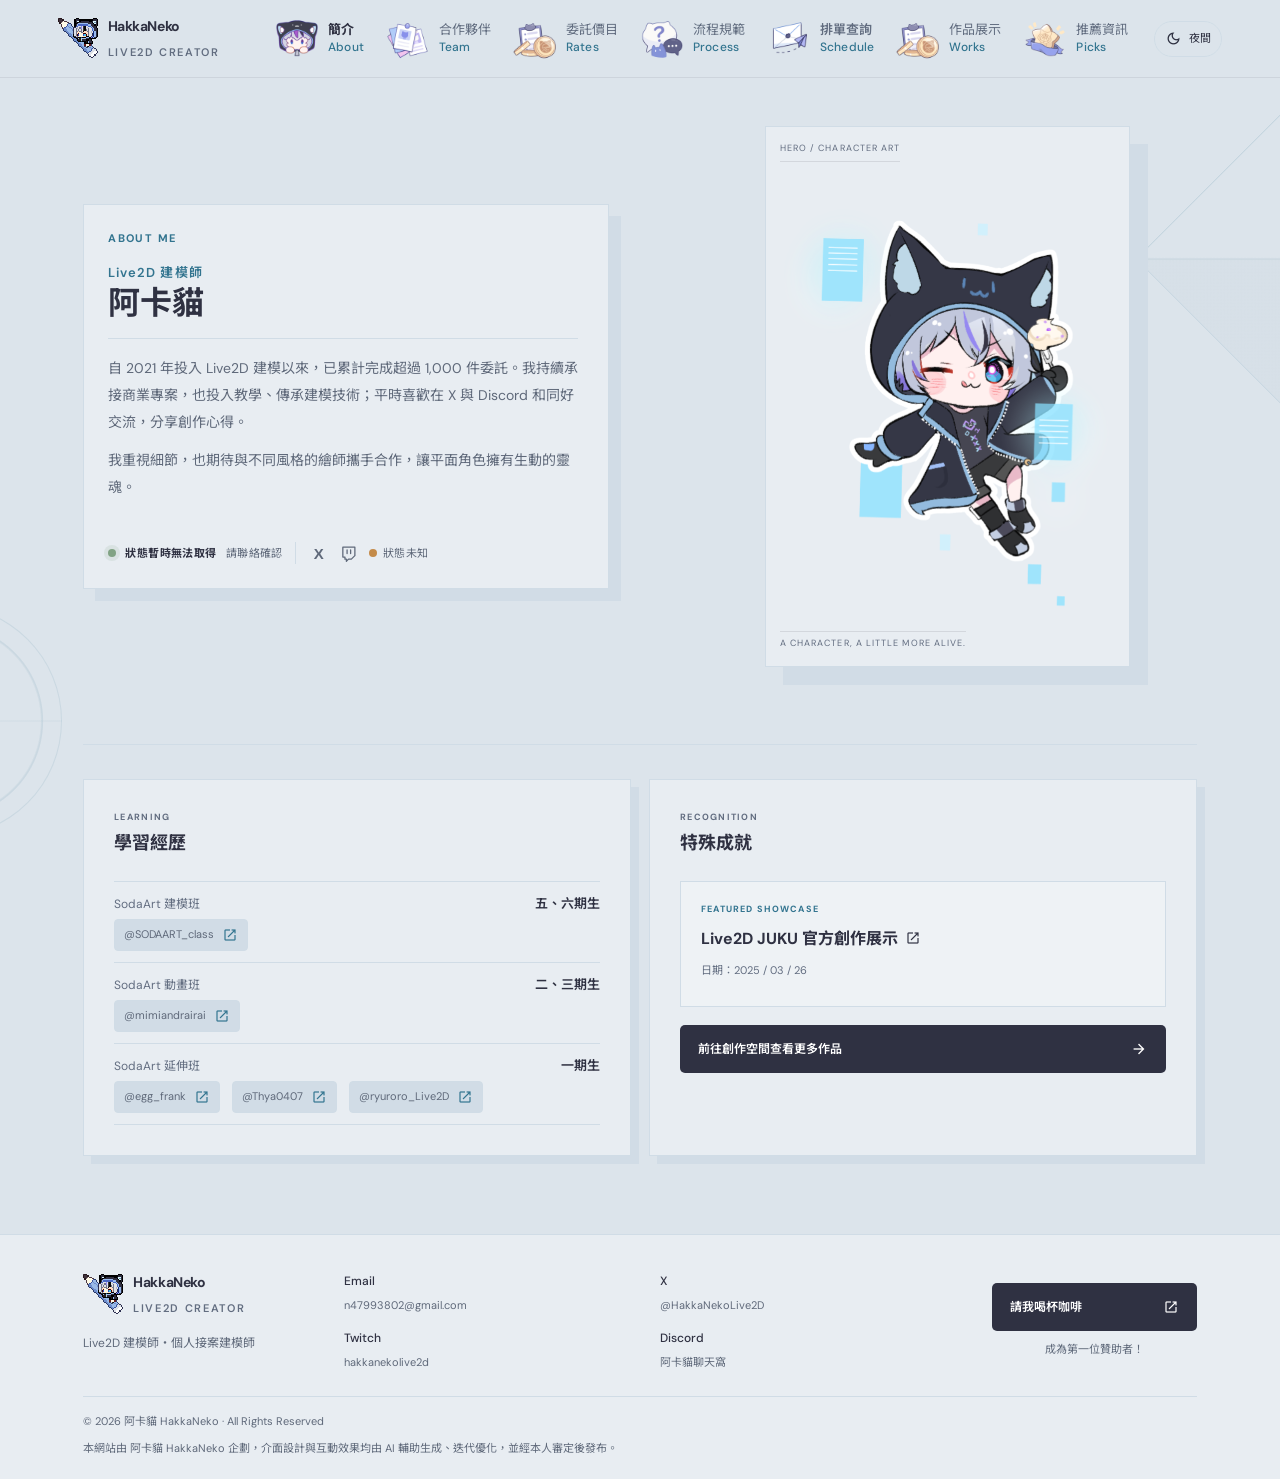
==== commit 93c21159: "Update index.html" ====
--- a/index.html
+++ b/index.html
@@ -11,15 +11,15 @@
     <meta property="og:title" content="阿卡貓 HakkaNeko｜Live2D 建模與動態設計" />
     <meta property="og:description" content="阿卡貓 HakkaNeko｜Live2D 建模、動態設計與創作交流。" />
     <meta property="og:url" content="https://hakkanekolive2d.cc/" />
-    <meta property="og:image" content="https://hakkanekolive2d.cc/assets/images/og-home-1200x630.png" />
+    <meta property="og:image" content="https://hakkanekolive2d.cc/assets/images/hero-happy2024.png" />
     <meta property="og:image:type" content="image/png" />
-    <meta property="og:image:width" content="1200" />
-    <meta property="og:image:height" content="630" />
+    <meta property="og:image:width" content="965" />
+    <meta property="og:image:height" content="1305" />
     <meta property="og:image:alt" content="阿卡貓 HakkaNeko，Live2D 建模與動態設計" />
     <meta name="twitter:card" content="summary" />
     <meta name="twitter:title" content="阿卡貓 HakkaNeko｜Live2D 建模與動態設計" />
     <meta name="twitter:description" content="阿卡貓 HakkaNeko｜Live2D 建模、動態設計與創作交流。" />
-    <meta name="twitter:image" content="https://hakkanekolive2d.cc/assets/images/og-home-square.png" />
+    <meta name="twitter:image" content="https://hakkanekolive2d.cc/assets/images/hero-happy2024.png" />
     <meta name="twitter:image:alt" content="阿卡貓 HakkaNeko 的角色插圖" />
     <link rel="icon" href="assets/images/hakkaneko-pixel.gif" type="image/gif" />
     <title>阿卡貓 HakkaNeko｜Live2D 建模與動態設計</title>
--- a/styles.css
+++ b/styles.css
@@ -105,7 +105,10 @@
 .site-nav { margin-left: auto; display: flex; align-items: center; gap: 8px; padding: 0; border: 0; background: transparent; }
 .site-nav a { position: relative; display: inline-flex; flex-shrink: 0; align-items: center; justify-content: center; gap: 7px; padding: 10px 6px; border-radius: 10px; color: var(--muted); font-size: 13px; white-space: nowrap; transition: color .2s ease; }
 .site-nav .nav-about::before, .site-nav .nav-partners::before, .site-nav .nav-pricing::before, .site-nav .nav-process::before, .site-nav .nav-schedule::before, .site-nav .nav-works::before, .site-nav .nav-recommend::before { content: ""; width: 48px; height: 48px; flex: 0 0 48px; background-position: center; background-repeat: no-repeat; background-size: contain; pointer-events: none; }
-.site-nav .nav-about::before, .site-nav .nav-partners::before, .site-nav .nav-works::before, .site-nav .nav-recommend::before { background-image: url("assets/images/icon-pricing.png?v=3"); }
+.site-nav .nav-about::before { background-image: url("assets/images/icon-about.png?v=1"); }
+.site-nav .nav-partners::before { background-image: url("assets/images/icon-partners.png?v=1"); }
+.site-nav .nav-works::before { background-image: url("assets/images/icon-pricing.png?v=3"); }
+.site-nav .nav-recommend::before { background-image: url("assets/images/icon-recommend.png?v=1"); }
 .site-nav .nav-pricing::before { background-image: url("assets/images/icon-pricing.png?v=2"); }
 .site-nav .nav-process::before { background-image: url("assets/images/icon-process.png?v=2"); }
 .site-nav .nav-schedule::before { background-image: url("assets/images/icon-schedule.png?v=2"); }
@@ -879,6 +882,11 @@
 :root[data-theme="night"] .filter-button { border-color: var(--line); color: var(--text-soft); }
 :root[data-theme="night"] .filter-button.active,
 :root[data-theme="night"] .filter-button:hover { color: #1d2730; background: var(--accent); border-color: var(--accent); }
+:root[data-theme="night"] .recommend-page-content .filter-button.active,
+:root[data-theme="night"] .recommend-page-content .filter-button.active:hover,
+:root[data-theme="night"] .recommend-page-content .button-primary { border-color: var(--accent); color: #191c28; background: var(--accent); }
+:root[data-theme="night"] .recommend-page-content .button-primary:hover,
+:root[data-theme="night"] .recommend-page-content .button-primary:focus-visible { border-color: var(--accent); color: #191c28; background: color-mix(in srgb,var(--accent),var(--ink) 18%); }
 :root[data-theme="night"] .button-outline { border-color: var(--line); }
 :root[data-theme="night"] .button-outline:hover { color: var(--paper); background: var(--accent); }
 :root[data-theme="night"] .status-panel { border-color: var(--line); }
@@ -1104,7 +1112,6 @@
 .work-filter-list [role="tab"] { width: 100%; text-align: left; }
 .work-filter-list [role="tab"][aria-selected="true"] { color: var(--ink); background: var(--surface-soft); box-shadow: none; }
 .channel-toolbar { display: flex; align-items: center; justify-content: space-between; gap: 16px; margin: 24px 0 9px; }
-.channel-filters { margin: 0; }
 .channel-updated p { margin: 0; color: var(--muted); font-size: var(--type-caption); white-space: nowrap; }
 .channel-status-message { min-height: 44px; margin: 0 0 16px; padding: 12px 15px; border: 1px solid var(--line); color: var(--text-soft); font-size: var(--type-small); }
 .channel-grid { display: grid; grid-template-columns: repeat(2,minmax(0,1fr)); grid-auto-rows: 1fr; align-items: stretch; gap: 17px; }
@@ -1132,6 +1139,16 @@
 .fanart-status { margin: 25px 0 0; color: var(--muted); font-size: var(--type-caption); }
 .fanart-filters { margin: 10px 0 16px; }
 .fanart-grid { display: grid; grid-template-columns: repeat(3,minmax(0,1fr)); gap: 17px; }
+.recommend-page-content .filter-button { border-color: var(--line); color: var(--text-soft); background: var(--surface); }
+.recommend-page-content .filter-button:hover { border-color: var(--accent); color: var(--accent); background: var(--surface-raised); box-shadow: 0 3px 10px #25283a12; }
+.recommend-page-content .filter-button.active,
+.recommend-page-content .filter-button.active:hover { border-color: var(--accent); color: #fff; background: var(--accent); box-shadow: 0 4px 12px #32748f35; }
+.recommend-page-content .button-primary { border-color: var(--accent); color: #fff; background: var(--accent); }
+.recommend-page-content .button-primary:hover,
+.recommend-page-content .button-primary:focus-visible { border-color: var(--accent); color: #fff; background: color-mix(in srgb,var(--accent),var(--ink) 18%); }
+.recommend-page-content .fanart-r18-gate .button-text { padding-inline: 12px; border-color: var(--line); color: var(--text-soft); background: var(--surface); }
+.recommend-page-content .fanart-r18-gate .button-text:hover,
+.recommend-page-content .fanart-r18-gate .button-text:focus-visible { border-color: var(--accent); color: var(--accent); background: var(--surface-raised); }
 .fanart-character-intro { margin-top: 28px; }
 .fanart-character-intro-heading { margin-bottom: 16px; }
 .fanart-character-intro-heading h3 { margin: 0 0 6px; font-size: var(--type-ui); }
@@ -1148,7 +1165,9 @@
 .fanart-character-card p { margin: 0 0 9px; color: var(--text-soft); font-size: var(--type-small); line-height: 1.8; }
 .fanart-character-card p:last-child { margin-bottom: 0; }
 .fanart-card { min-width: 0; overflow: hidden; border: 1px solid var(--line); background: var(--surface); }
-.fanart-media { aspect-ratio: 4 / 3; overflow: hidden; background: var(--surface-soft); }
+.fanart-media { position: relative; aspect-ratio: 4 / 3; overflow: hidden; background: var(--surface-soft); }
+.fanart-media.is-loading::after { position: absolute; inset: 0; background: linear-gradient(105deg,transparent 25%,var(--surface-raised) 45%,transparent 65%); background-size: 220% 100%; animation: fanart-skeleton-shimmer 1.4s ease-in-out infinite; content: ""; pointer-events: none; }
+@keyframes fanart-skeleton-shimmer { to { background-position-x: -220%; } }
 .fanart-media img,.fanart-media video { display: block; width: 100%; height: 100%; object-fit: contain; opacity: 0; transition: opacity .22s ease; }
 .fanart-media img.is-loaded,.fanart-media video.is-loaded { opacity: 1; }
 .fanart-media-button { position: relative; display: block; width: 100%; height: 100%; padding: 0; overflow: hidden; border: 0; color: inherit; background: transparent; cursor: zoom-in; }
@@ -1168,8 +1187,12 @@
 .fanart-r18-gate { display: flex; align-items: center; justify-content: space-between; flex-wrap: wrap; gap: 14px; padding: 16px; border: 1px dashed var(--line); background: var(--surface-raised); }
 .fanart-r18-gate[hidden], .fanart-r18 [data-fanart-r18-retry][hidden] { display: none; }
 .fanart-r18-gate p { margin: 0; color: var(--muted); font-size: var(--type-small); }
+.fanart-r18-gate-actions { display: flex; align-items: center; flex-wrap: wrap; justify-content: flex-end; gap: 8px; }
 .fanart-r18-content[hidden] { display: none; }
 .fanart-r18-status { margin: 0 0 14px; color: var(--muted); font-size: var(--type-caption); }
+@media (prefers-reduced-motion: reduce) {
+  .fanart-media.is-loading::after { animation: none; }
+}
 @media (max-width: 900px) {
   .channel-toolbar { align-items: flex-start; flex-direction: column; }
   .fanart-grid { grid-template-columns: repeat(2,minmax(0,1fr)); }
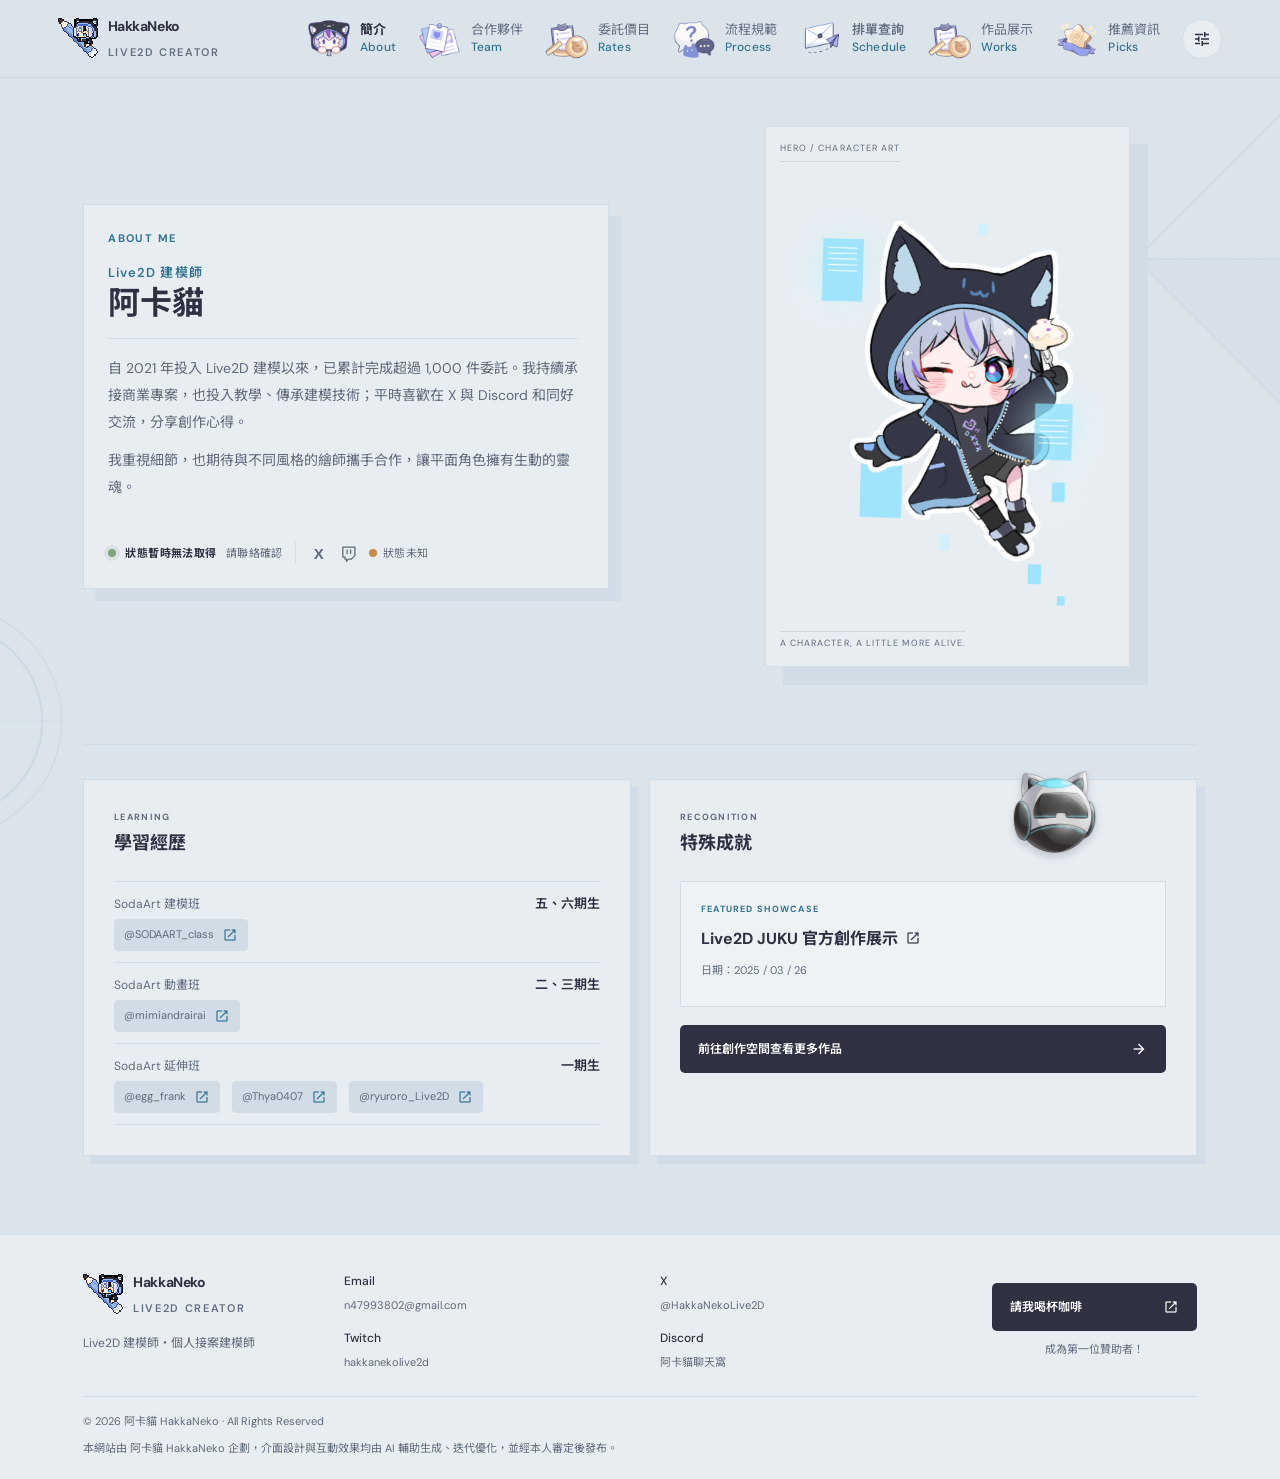
==== commit 3a54b957: "0326" ====
--- a/index.html
+++ b/index.html
@@ -24,8 +24,8 @@
     <link rel="icon" href="assets/images/hakkaneko-pixel.gif" type="image/gif" />
     <title>阿卡貓 HakkaNeko｜Live2D 建模與動態設計</title>
     <script src="theme-init.js?v=system-theme-follow-1"></script>
-    <link rel="stylesheet" href="styles.css?v=motion-feedback-29" />
-    <script src="script.js?v=motion-feedback-4" defer></script>
+    <link rel="stylesheet" href="styles.css?v=site-preferences-5" />
+    <script src="script.js?v=site-preferences-5" defer></script>
   </head>
   <body>
     <div class="page-loader" data-page-loader role="status" aria-live="polite" aria-label="頁面載入中">
@@ -50,8 +50,22 @@
         <a class="nav-schedule" href="schedule/"><span class="nav-label">排單查詢<span class="nav-label-en" aria-hidden="true">Schedule</span></span></a>
         <a class="nav-works" href="works/"><span class="nav-label">作品展示<span class="nav-label-en" aria-hidden="true">Works</span></span></a>
         <a class="nav-recommend" href="recommend/"><span class="nav-label">推薦資訊<span class="nav-label-en" aria-hidden="true">Picks</span></span></a>
-        <button class="theme-toggle" type="button" data-theme-toggle aria-label="日夜模式" aria-pressed="false" title="切換至夜間模式"><span class="material-icon" data-theme-icon aria-hidden="true">dark_mode</span><span data-theme-label>夜間</span></button>
+        <div class="site-nav-settings" data-mobile-preferences-target>
+          <p class="site-preferences-heading">顯示設定</p>
+        </div>
       </nav>
+      <div class="site-preferences">
+        <button class="preferences-toggle" type="button" data-preferences-toggle aria-label="開啟顯示設定" aria-expanded="false" aria-controls="site-preferences-panel">
+          <span class="material-icon" aria-hidden="true">tune</span>
+        </button>
+        <div class="site-preferences-panel" id="site-preferences-panel" data-preferences-panel hidden>
+          <p class="site-preferences-heading">顯示設定</p>
+          <div class="site-preferences-controls" data-preferences-controls>
+            <button class="theme-toggle" type="button" data-theme-toggle aria-label="日夜模式" aria-pressed="false"><span class="material-icon" data-theme-icon aria-hidden="true">light_mode</span><span data-theme-label>日間模式</span></button>
+            <button class="theme-toggle" type="button" data-pet-visibility-toggle aria-label="首頁貓球顯示設定" aria-pressed="true"><span class="material-icon" data-pet-visibility-icon aria-hidden="true">visibility</span><span data-pet-visibility-label>貓球顯示中</span></button>
+          </div>
+        </div>
+      </div>
     </header>
     <main id="main">
       <section class="home-hero page-wrap">
@@ -191,5 +205,19 @@
         <p>本網站由 阿卡貓 HakkaNeko 企劃，介面設計與互動效果均由 AI 輔助生成、迭代優化，並經本人審定後發布。</p>
       </div>
     </footer>
+    <aside class="desktop-pet" data-desktop-pet aria-label="貓球角色互動">
+      <div class="desktop-pet-stage" data-pet-stage>
+        <button class="desktop-pet-character is-floating" data-pet-character type="button" aria-label="貓球，點擊對話；拖曳並放開可拋出" title="點我說話，拖曳我再放開">
+          <span class="desktop-pet-art">
+            <img src="assets/images/cat-orb.png" alt="" draggable="false" />
+          </span>
+          <span class="desktop-pet-emote" data-pet-emote aria-hidden="true"></span>
+        </button>
+      </div>
+      <span class="desktop-pet-speech" data-pet-speech role="status" aria-live="polite" aria-atomic="true">
+        <span class="desktop-pet-speech-text" data-pet-speech-text aria-hidden="true"></span>
+        <span class="visually-hidden" data-pet-speech-accessible></span>
+      </span>
+    </aside>
   </body>
 </html>
--- a/styles.css
+++ b/styles.css
@@ -138,6 +138,19 @@
 .menu-toggle { display: none; }
 .theme-toggle { min-height: 36px; padding: 6px 10px; display: inline-flex; align-items: center; gap: 7px; border: 1px solid var(--line); border-radius: 999px; color: var(--ink); background: transparent; cursor: pointer; font-size: var(--type-caption); transition: color .2s,background-color .2s,border-color .2s,transform .25s; }
 .theme-toggle:hover, .theme-toggle:focus-visible { color: var(--accent); background: var(--surface); border-color: var(--accent); }
+.theme-toggle[aria-pressed="true"] { color: var(--accent); border-color: var(--accent); background: var(--surface-soft); }
+.theme-toggle:active { transform: scale(.96); }
+.site-preferences { position: relative; z-index: 35; flex: 0 0 auto; }
+.preferences-toggle { width: 40px; height: 40px; display: grid; place-items: center; padding: 0; border: 1px solid var(--line); border-radius: 50%; color: var(--ink); background: var(--surface); cursor: pointer; transition: color .2s,border-color .2s,background-color .2s,transform .2s; }
+.preferences-toggle:hover, .preferences-toggle:focus-visible, .preferences-toggle[aria-expanded="true"] { color: var(--accent); border-color: var(--accent); background: var(--surface-raised); }
+.preferences-toggle .material-icon { font-size: 20px; }
+.site-preferences-panel { position: absolute; top: calc(100% + 12px); right: 0; z-index: 36; width: min(280px,calc(100vw - 24px)); padding: 15px; border: 1px solid var(--line); border-radius: 12px; color: var(--ink); background: var(--surface); box-shadow: 0 12px 28px #292b3226; }
+.site-preferences-panel[hidden] { display: none; }
+.site-preferences-heading { margin: 0 0 12px; font-size: var(--type-ui); font-weight: var(--weight-bold); }
+.site-preferences-controls { display: grid; gap: 8px; }
+.site-preferences-panel .theme-toggle { width: 100%; justify-content: flex-start; border-radius: 9px; }
+.theme-toggle > .material-icon { width: 20px; flex: 0 0 20px; }
+.site-nav-settings { display: none; }
 .material-icon,
 .menu-toggle::before,
 .external-link-icon::before,
@@ -238,8 +251,8 @@
 .hero-frame:hover { border-color: var(--accent); box-shadow: 18px 18px 0 var(--surface-soft), 0 10px 24px #22283a18; }
 .hero-frame:disabled { cursor: default; }
 .hero-frame:focus-visible { outline: 2px solid var(--accent); outline-offset: 5px; }
-.hero-card-dialogue { position: absolute; top: -20px; left: 50%; z-index: 6; width: max-content; max-width: calc(100vw - 40px); padding: 7px 11px; border: 1px solid var(--line); color: var(--ink); background: var(--surface-soft); box-shadow: 3px 3px 0 var(--surface); font-size: var(--type-small); line-height: 1.5; white-space: nowrap; opacity: 0; visibility: hidden; transition: opacity .2s ease,visibility .2s; pointer-events: none; }
-.hero-card-dialogue.is-visible { opacity: 1; visibility: visible; }
+.hero-card-dialogue { position: absolute; top: -20px; left: 50%; z-index: 6; width: max-content; max-width: min(320px,calc(100vw - 40px)); padding: 7px 11px; border: 1px solid var(--line); color: var(--ink); background: var(--surface-soft); box-shadow: 3px 3px 0 var(--surface); font-size: var(--type-small); line-height: 1.5; white-space: normal; text-align: center; opacity: 0; visibility: hidden; transform: translateX(-50%) translateY(4px); transition: opacity .2s ease,visibility .2s,transform .2s ease; pointer-events: none; }
+.hero-card-dialogue.is-visible { opacity: 1; visibility: visible; transform: translateX(-50%) translateY(0); }
 .hero-card-dialogue::after { content: ""; position: absolute; bottom: -4px; left: 50%; width: 7px; height: 7px; border-right: 1px solid var(--line); border-bottom: 1px solid var(--line); background: var(--surface-soft); transform: translateX(-50%) rotate(45deg); }
 .frame-index, .frame-caption { min-height: 25px; display: flex; align-items: center; justify-content: space-between; color: var(--muted); font-size: 9px; letter-spacing: .12em; }
 .frame-index { border-bottom: 1px solid #292b311c; }
@@ -990,7 +1003,7 @@
   .menu-toggle { width: 40px; height: 40px; display: grid; place-items: center; padding: 9px; border: 0; color: var(--ink); background: transparent; cursor: pointer; }
   .menu-toggle::before { content: "menu"; font-size: 24px; }
   .menu-toggle[aria-expanded="true"]::before { content: "close"; }
-  .site-nav { display: none; position: absolute; top: calc(100% + 8px); left: 4%; right: 4%; padding: 12px 5% 16px; background: var(--paper); border: 1px solid var(--line); border-radius: 16px; box-shadow: 0 12px 24px #292b3218; }
+  .site-nav { display: none; position: absolute; top: calc(100% + 8px); left: auto; right: 4%; width: min(420px,calc(100vw - 32px)); padding: 12px 5% 16px; background: var(--paper); border: 1px solid var(--line); border-radius: 16px; box-shadow: 0 12px 24px #292b3218; }
   .site-nav.is-open, .site-nav.is-closing { display: grid; grid-template-columns: 1fr 1fr; gap: 4px 10px; }
   .site-nav.is-open { animation: menu-arrive .18s cubic-bezier(.2,.8,.2,1) both; }
   .site-nav.is-closing { pointer-events: none; animation: menu-leave .18s ease both; }
@@ -1007,7 +1020,7 @@
   .theme-toggle [data-theme-label] { display: inline; }
   .menu-toggle { width: 40px; height: 40px; display: grid; place-items: center; padding: 9px; border: 0; color: var(--ink); background: transparent; cursor: pointer; }
   .menu-toggle::before { content: "menu"; font-size: 24px; }.menu-toggle[aria-expanded="true"]::before { content: "close"; }
-  .site-nav { display: none; position: absolute; top: calc(100% + 8px); left: 4%; right: 4%; padding: 12px 5% 16px; background: var(--paper); border: 1px solid var(--line); border-radius: 16px; box-shadow: 0 12px 24px #292b3218; }
+  .site-nav { display: none; position: absolute; top: calc(100% + 8px); left: auto; right: 4%; width: min(420px,calc(100vw - 32px)); padding: 12px 5% 16px; background: var(--paper); border: 1px solid var(--line); border-radius: 16px; box-shadow: 0 12px 24px #292b3218; }
   .site-nav.is-open, .site-nav.is-closing { display: grid; grid-template-columns: 1fr 1fr; gap: 4px 10px; }
   .site-nav.is-open { animation: menu-arrive .18s cubic-bezier(.2,.8,.2,1) both; }
   .site-nav.is-closing { pointer-events: none; animation: menu-leave .18s ease both; }
@@ -1066,6 +1079,103 @@
   :root[data-theme="night"] .hero-frame::after { animation: none; }
 }
 .work-thumb video { display: block; width: 100%; height: 100%; object-fit: contain; background: #17141b; }
+.desktop-pet { position: fixed; z-index: 20; inset: 0; pointer-events: none; }
+.desktop-pet-stage { position: absolute; inset: 0; pointer-events: none; }
+.desktop-pet-character { position: absolute; z-index: 1; width: 96px; height: 96px; padding: 0; display: grid; place-items: center; border: 0; border-radius: 50%; background: transparent; filter: drop-shadow(0 4px 4px #25283a36); cursor: grab; touch-action: none; pointer-events: auto; will-change: transform; transform: translate3d(var(--pet-x, 0px), var(--pet-y, 0px), 0); }
+.desktop-pet-character { --pet-impact-squash-x: 1.22; --pet-impact-squash-y: .72; --pet-impact-rebound-x: .88; --pet-impact-rebound-y: 1.16; --pet-impact-settle-x: 1.08; --pet-impact-settle-y: .94; }
+.desktop-pet-character[data-impact-bounce="2"] { --pet-impact-squash-x: 1.14; --pet-impact-squash-y: .84; --pet-impact-rebound-x: .94; --pet-impact-rebound-y: 1.08; --pet-impact-settle-x: 1.04; --pet-impact-settle-y: .97; }
+.desktop-pet-character[data-impact-bounce="3"] { --pet-impact-squash-x: 1.07; --pet-impact-squash-y: .92; --pet-impact-rebound-x: .97; --pet-impact-rebound-y: 1.03; --pet-impact-settle-x: 1.01; --pet-impact-settle-y: .99; }
+.desktop-pet-character:hover { filter: drop-shadow(0 5px 7px #25283a52); }
+.desktop-pet-character:active { cursor: grabbing; }
+.desktop-pet-character:focus-visible { outline: 2px solid var(--accent); outline-offset: 3px; }
+.desktop-pet-art { display: block; width: 100%; height: 100%; transform: scaleX(var(--pet-facing, 1)); }
+.desktop-pet-character img { width: 100%; height: 100%; object-fit: contain; pointer-events: none; }
+.desktop-pet-emote { position: absolute; top: -10px; right: -3px; z-index: 2; color: var(--accent); font-size: 25px; font-weight: var(--weight-bold); line-height: 1; opacity: 0; transform: translateY(5px) scale(.65) rotate(-10deg); transition: opacity .15s ease, transform .2s cubic-bezier(.2,1.4,.4,1); pointer-events: none; text-shadow: 0 1px 5px var(--surface); }
+.desktop-pet-character[data-mood]:not([data-mood=""]) .desktop-pet-emote { opacity: 1; transform: translateY(0) scale(1) rotate(0); }
+.desktop-pet-emote.is-animated { animation: desktop-pet-emote-pop 1.7s cubic-bezier(.2,.8,.4,1) infinite; }
+.desktop-pet-emote.is-leaving { animation: desktop-pet-emote-exit .2s ease-in both; }
+.desktop-pet-character[data-mood="curious"] .desktop-pet-emote.is-animated { animation-name: desktop-pet-emote-bob; }
+.desktop-pet-character[data-mood="sleepy"] .desktop-pet-emote.is-animated { animation: desktop-pet-emote-sleep 2s ease-in-out infinite; }
+.desktop-pet-character[data-mood="thoughtful"] .desktop-pet-emote.is-animated { animation-name: desktop-pet-emote-thought; }
+.desktop-pet-character[data-mood="grabbed"] .desktop-pet-emote.is-animated,
+.desktop-pet-character[data-mood="scared"] .desktop-pet-emote.is-animated,
+.desktop-pet-character[data-mood="angry"] .desktop-pet-emote.is-animated { animation-name: desktop-pet-emote-shake; }
+.desktop-pet-character[data-mood="dizzy"] .desktop-pet-emote.is-animated { animation-name: desktop-pet-emote-dizzy; }
+.desktop-pet-character.is-thrown[data-mood="dizzy"] img { animation: desktop-pet-thrown-dizzy .42s linear infinite; }
+.desktop-pet-character[data-mood="angry"] { filter: drop-shadow(0 0 5px #e8686c80); }
+.desktop-pet-character[data-mood="scared"] img { animation: desktop-pet-scared .24s ease-in-out 3; }
+.desktop-pet-character.is-floating img,
+.desktop-pet-character.is-resting img { transform: scale(var(--pet-breath-scale-x, 1), var(--pet-breath-scale-y, 1)); }
+.desktop-pet-character.is-sleeping img { animation: desktop-pet-sleep 1.8s ease-in-out infinite; }
+.desktop-pet-character.is-facing-right .desktop-pet-emote { right: auto; left: -3px; }
+.desktop-pet-character.is-preparing img { animation: desktop-pet-anticipation .18s cubic-bezier(.2,.8,.2,1) both; }
+.desktop-pet-character.is-thrown img { animation: desktop-pet-follow-through .62s ease-in-out infinite alternate; }
+.desktop-pet-character.is-grabbed img { animation: desktop-pet-grab-response .56s cubic-bezier(.2,1.4,.4,1) both; }
+.desktop-pet-character.is-impacting img { animation: desktop-pet-impact .62s cubic-bezier(.2,1.5,.5,1) both; }
+.desktop-pet-character.is-performing img { animation: desktop-pet-performance .82s cubic-bezier(.2,1.4,.4,1) both; }
+.desktop-pet-character.is-anticipating img { animation: desktop-pet-anticipation .18s cubic-bezier(.2,.8,.2,1) both; }
+.desktop-pet-character.is-appearing .desktop-pet-art { animation: desktop-pet-toggle-appear .68s cubic-bezier(.2,1.5,.4,1) both; transform-origin: center bottom; }
+.desktop-pet-character.is-disappearing .desktop-pet-art { animation: desktop-pet-toggle-disappear .72s cubic-bezier(.4,0,.8,.35) both; transform-origin: center bottom; }
+.desktop-pet-character.is-dragging-slow img { transform: rotate(var(--pet-drag-tilt, 0deg)); transition: transform .28s ease-out; }
+.desktop-pet-character.is-dragging-fast img { transform: rotate(var(--pet-drag-tilt, 0deg)) scaleX(var(--pet-drag-stretch, 1)) scaleY(calc(2 - var(--pet-drag-stretch, 1))); transition: transform .08s linear; }
+.desktop-pet-character.is-release-rebound img { animation: desktop-pet-release-rebound .48s cubic-bezier(.2,1.5,.4,1) both; }
+.desktop-pet-character::after { content: "✦"; position: absolute; top: -4px; right: 0; color: var(--accent); font-size: 19px; opacity: 0; pointer-events: none; }
+.desktop-pet-character.is-impacting::after,
+.desktop-pet-character.is-performing::after { animation: desktop-pet-sparkle .62s ease-out both; }
+.desktop-pet-speech { position: absolute; z-index: 2; width: max-content; max-width: min(320px, calc(100vw - 24px)); padding: 7px 11px; border: 1px solid var(--line); color: var(--ink); background: var(--surface); box-shadow: 3px 3px 0 var(--surface-soft); font-size: var(--type-small); line-height: 1.5; white-space: normal; overflow-wrap: anywhere; text-align: center; opacity: 0; visibility: hidden; transform: translateX(-50%) translateY(4px); transition: opacity .16s ease, transform .16s ease, visibility .16s; pointer-events: none; }
+.desktop-pet-speech.is-visible { opacity: 1; visibility: visible; transform: translateX(-50%) translateY(0); }
+.desktop-pet-speech[data-tone="calm"].is-visible { animation: desktop-pet-speech-calm 2.8s ease-in-out infinite; }
+.desktop-pet-speech[data-mood="angry"].is-visible { animation: desktop-pet-speech-angry .08s linear infinite; }
+.desktop-pet-speech-text { display: inline-block; max-width: 100%; vertical-align: middle; }
+.desktop-pet-speech-text > span { display: inline-block; transform-origin: 50% 80%; }
+.desktop-pet-speech[data-tone="calm"] .desktop-pet-speech-text > span { animation: desktop-pet-speech-glyph-calm 3.6s ease-in-out infinite; animation-delay: var(--pet-glyph-delay, 0ms); }
+.desktop-pet-speech[data-mood="angry"].is-visible .desktop-pet-speech-text > span { animation: desktop-pet-speech-glyph-angry .12s linear infinite; animation-delay: var(--pet-glyph-delay, 0ms); }
+.desktop-pet-speech-text.is-typing-tick { animation: desktop-pet-speech-tick .16s ease-out; }
+@keyframes desktop-pet-anticipation { 0% { transform: scale(1,1); } 55% { transform: scale(1.12,.82) rotate(-4deg); } 100% { transform: scale(.9,1.15) rotate(5deg); } }
+@keyframes desktop-pet-follow-through { to { transform: rotate(10deg) scale(.94,1.06); } }
+@keyframes desktop-pet-grab-response { 0%,100% { transform: rotate(0) translateY(0); } 35% { transform: rotate(-3deg) translateY(-1px); } 72% { transform: rotate(2deg) translateY(1px); } }
+@keyframes desktop-pet-release-rebound { 0% { transform: rotate(var(--pet-drag-tilt, 0deg)) scaleX(var(--pet-drag-stretch, 1)) scaleY(calc(2 - var(--pet-drag-stretch, 1))); } 26% { transform: rotate(7deg) scale(1.12,.88); } 52% { transform: rotate(-5deg) scale(.9,1.1); } 78% { transform: rotate(2deg) scale(1.04,.97); } 100% { transform: rotate(0) scale(1); } }
+@keyframes desktop-pet-impact { 0% { transform: scale(1,1); } 22% { transform: scale(var(--pet-impact-squash-x),var(--pet-impact-squash-y)) translateY(4px); } 48% { transform: scale(var(--pet-impact-rebound-x),var(--pet-impact-rebound-y)) translateY(-5px); } 74% { transform: scale(var(--pet-impact-settle-x),var(--pet-impact-settle-y)); } 100% { transform: scale(1,1); } }
+@keyframes desktop-pet-thrown-dizzy { 0% { transform: rotate(-24deg) scale(1); } 50% { transform: rotate(156deg) scale(1.04,.97); } 100% { transform: rotate(336deg) scale(1); } }
+@keyframes desktop-pet-performance { 0% { transform: rotate(0) scale(1); } 24% { transform: rotate(-12deg) scale(.9,1.1); } 54% { transform: rotate(10deg) scale(1.12,.9); } 78% { transform: rotate(-4deg) scale(.97,1.03); } 100% { transform: rotate(0) scale(1); } }
+@keyframes desktop-pet-sparkle { 0% { opacity: 0; transform: translate(0,5px) scale(.4) rotate(-25deg); } 40% { opacity: 1; transform: translate(4px,-8px) scale(1.2) rotate(20deg); } 100% { opacity: 0; transform: translate(9px,-16px) scale(.6) rotate(45deg); } }
+@keyframes desktop-pet-sleep { 0%,100% { transform: translateY(0) scale(1); } 50% { transform: translateY(3px) scale(1.03,.97); } }
+@keyframes desktop-pet-scared { 0%,100% { transform: translateX(0) rotate(0); } 35% { transform: translateX(-4px) rotate(-4deg); } 70% { transform: translateX(4px) rotate(4deg); } }
+@keyframes desktop-pet-emote-pop { 0%,58%,100% { transform: translateY(0) scale(1) rotate(0); } 10% { transform: translateY(6px) scale(.65) rotate(-10deg); } 24% { transform: translateY(-9px) scale(1.3) rotate(8deg); } 38% { transform: translateY(2px) scale(.94) rotate(-3deg); } }
+@keyframes desktop-pet-emote-exit { 0% { opacity: 1; transform: translateY(0) scale(1) rotate(0); } 100% { opacity: 0; transform: translateY(-5px) scale(.82) rotate(6deg); } }
+@keyframes desktop-pet-emote-bob { 0%,100% { transform: translateY(0) rotate(0) scale(1); } 22% { transform: translateY(-7px) rotate(-9deg) scale(1.12); } 44% { transform: translateY(1px) rotate(6deg) scale(.96); } 70% { transform: translateY(-2px) rotate(-3deg); } }
+@keyframes desktop-pet-emote-sleep { 0%,100% { transform: translateY(0) scale(1); } 28% { transform: translateY(-7px) scale(1.08); } 50% { transform: translateY(0) scale(.98); } 76% { transform: translateY(-4px) scale(1.04); } }
+@keyframes desktop-pet-emote-shake { 0%,100% { transform: translateX(0) rotate(0) scale(1); } 7% { transform: translateX(-4px) rotate(-12deg) scale(1.08); } 14% { transform: translateX(4px) rotate(12deg); } 21% { transform: translateX(-3px) rotate(-8deg); } 28% { transform: translateX(3px) rotate(7deg); } 42%,78% { transform: translateX(0) rotate(0) scale(1); } }
+@keyframes desktop-pet-emote-dizzy { 0% { transform: translate(0,0) rotate(-24deg) scale(.96); } 50% { transform: translate(0,-3px) rotate(156deg) scale(1.08); } 100% { transform: translate(0,0) rotate(336deg) scale(.96); } }
+@keyframes desktop-pet-emote-thought { 0%,100% { opacity: .75; transform: translateY(0) scale(.92); } 40% { opacity: 1; transform: translateY(-5px) scale(1.16); } 72% { opacity: .85; transform: translateY(1px) scale(1); } }
+@keyframes desktop-pet-speech-calm { 0%,100% { transform: translateX(-50%) translateY(0); } 50% { transform: translateX(-50%) translateY(-3px); } }
+@keyframes desktop-pet-speech-angry { 0%,100% { transform: translateX(-50%) translateY(0) rotate(0); } 25% { transform: translateX(calc(-50% - 2px)) translateY(-1px) rotate(-1deg); } 75% { transform: translateX(calc(-50% + 2px)) translateY(1px) rotate(1deg); } }
+@keyframes desktop-pet-toggle-appear { 0% { scale: .42; opacity: 0; rotate: -12deg; } 56% { scale: 1.14; opacity: 1; rotate: 5deg; } 78% { scale: .93; rotate: -2deg; } 100% { scale: 1; opacity: 1; rotate: 0deg; } }
+@keyframes desktop-pet-toggle-disappear { 0% { scale: 1; opacity: 1; rotate: 0deg; } 38% { scale: 1.12; opacity: 1; rotate: -5deg; } 100% { scale: .08; opacity: 0; rotate: 12deg; } }
+@keyframes desktop-pet-speech-glyph-calm { 0%,100% { transform: translateY(0) rotate(0); } 25% { transform: translateY(-1px) rotate(2deg); } 50% { transform: translateY(0) rotate(4deg); } 75% { transform: translateY(1px) rotate(6deg); } }
+@keyframes desktop-pet-speech-glyph-angry { 0%,100% { transform: translateX(0) rotate(0); } 25% { transform: translateX(-1px) rotate(-3deg); } 75% { transform: translateX(1px) rotate(3deg); } }
+@keyframes desktop-pet-speech-tick { 0% { transform: translateY(2px) scale(.96); opacity: .7; } 70% { transform: translateY(-1px) scale(1.02); opacity: 1; } 100% { transform: translateY(0) scale(1); opacity: 1; } }
+@media (max-width: 700px) {
+  .desktop-pet-character { width: 64px; height: 64px; }
+  .desktop-pet-emote { top: -8px; font-size: 20px; }
+}
+@media (max-width: 900px) {
+  .site-preferences.is-menu-mode { display: none; }
+  .site-nav-settings { display: grid; grid-column: 1 / -1; gap: 8px; padding-top: 12px; border-top: 1px solid var(--line); }
+  .site-nav-settings .site-preferences-heading { margin: 0; color: var(--muted); }
+  .site-nav-settings .site-preferences-controls { grid-template-columns: repeat(2,minmax(0,1fr)); gap: 8px; }
+  .site-nav-settings .theme-toggle { min-height: 42px; justify-content: flex-start; padding-inline: 8px; border-radius: 9px; }
+  .site-nav.is-open a { justify-content: flex-start; text-align: left; }
+}
+@media (prefers-reduced-motion: reduce) {
+  .desktop-pet-character img,
+  .desktop-pet-character.is-appearing .desktop-pet-art,
+  .desktop-pet-character.is-disappearing .desktop-pet-art,
+  .desktop-pet-emote,
+  .desktop-pet-speech,
+  .desktop-pet-speech-text,
+  .desktop-pet-speech-text > span { animation: none !important; }
+}
 .work-video-fallback { position: absolute; inset: 0; display: grid; place-items: center; padding: 20px; color: var(--muted); background: var(--surface-soft); font-size: var(--type-small); text-align: center; }
 .work-video-fallback[hidden] { display: none; }
 .work-model-preview { width: 100%; height: 100%; display: grid; place-items: center; color: var(--accent); background: linear-gradient(145deg,var(--surface-soft),var(--surface)); font-size: 18px; font-weight: var(--weight-bold); letter-spacing: .12em; }
@@ -1199,7 +1309,6 @@
   .fanart-character-grid { grid-template-columns: repeat(2,minmax(0,1fr)); }
 }
 @media (max-width: 700px) {
-  .hero-card-dialogue { display: none; }
   body::before { top: 11vh; right: -135px; width: 210px; height: 210px; }
   body::after { bottom: 6vh; left: -112px; width: 165px; height: 165px; }
   .work-filter-list { flex-wrap: nowrap; }
@@ -1238,7 +1347,7 @@
 @media (max-width: 700px) {
   .site-nav.is-open, .site-nav.is-closing { grid-template-columns: minmax(0, 1fr); gap: 3px; }
   .site-nav .nav-schedule { grid-column: auto; justify-self: stretch; margin-top: 0; }
-  .site-nav.is-open a { text-align: center; transition: color .2s ease, background-color .2s ease, box-shadow .2s ease; }
+  .site-nav.is-open a { justify-content: flex-start; text-align: left; transition: color .2s ease, background-color .2s ease, box-shadow .2s ease; }
 }
 @media (prefers-reduced-motion: no-preference) {
   .faq-list details[open] > p,
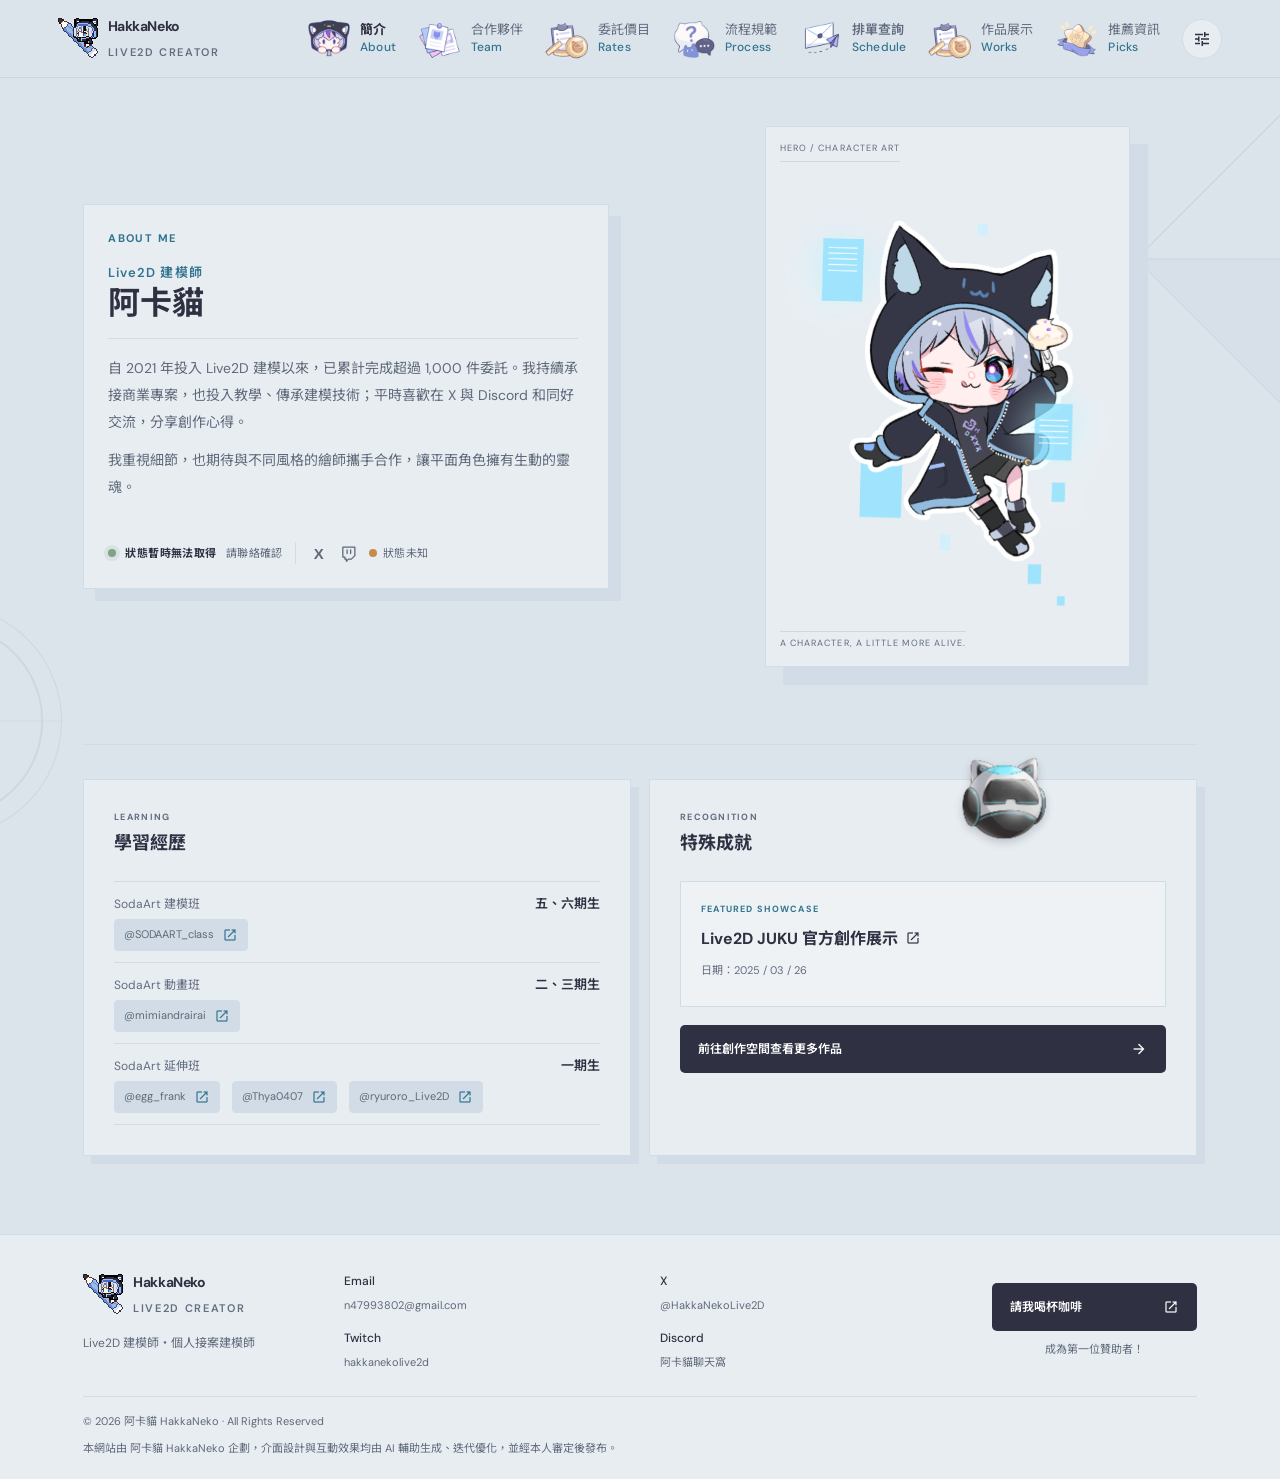
==== commit 42616d02: "0330" ====
--- a/index.html
+++ b/index.html
@@ -24,8 +24,8 @@
     <link rel="icon" href="assets/images/hakkaneko-pixel.gif" type="image/gif" />
     <title>阿卡貓 HakkaNeko｜Live2D 建模與動態設計</title>
     <script src="theme-init.js?v=system-theme-follow-1"></script>
-    <link rel="stylesheet" href="styles.css?v=site-preferences-5" />
-    <script src="script.js?v=site-preferences-5" defer></script>
+    <link rel="stylesheet" href="styles.css?v=site-preferences-9" />
+    <script src="script.js?v=site-preferences-9" defer></script>
   </head>
   <body>
     <div class="page-loader" data-page-loader role="status" aria-live="polite" aria-label="頁面載入中">
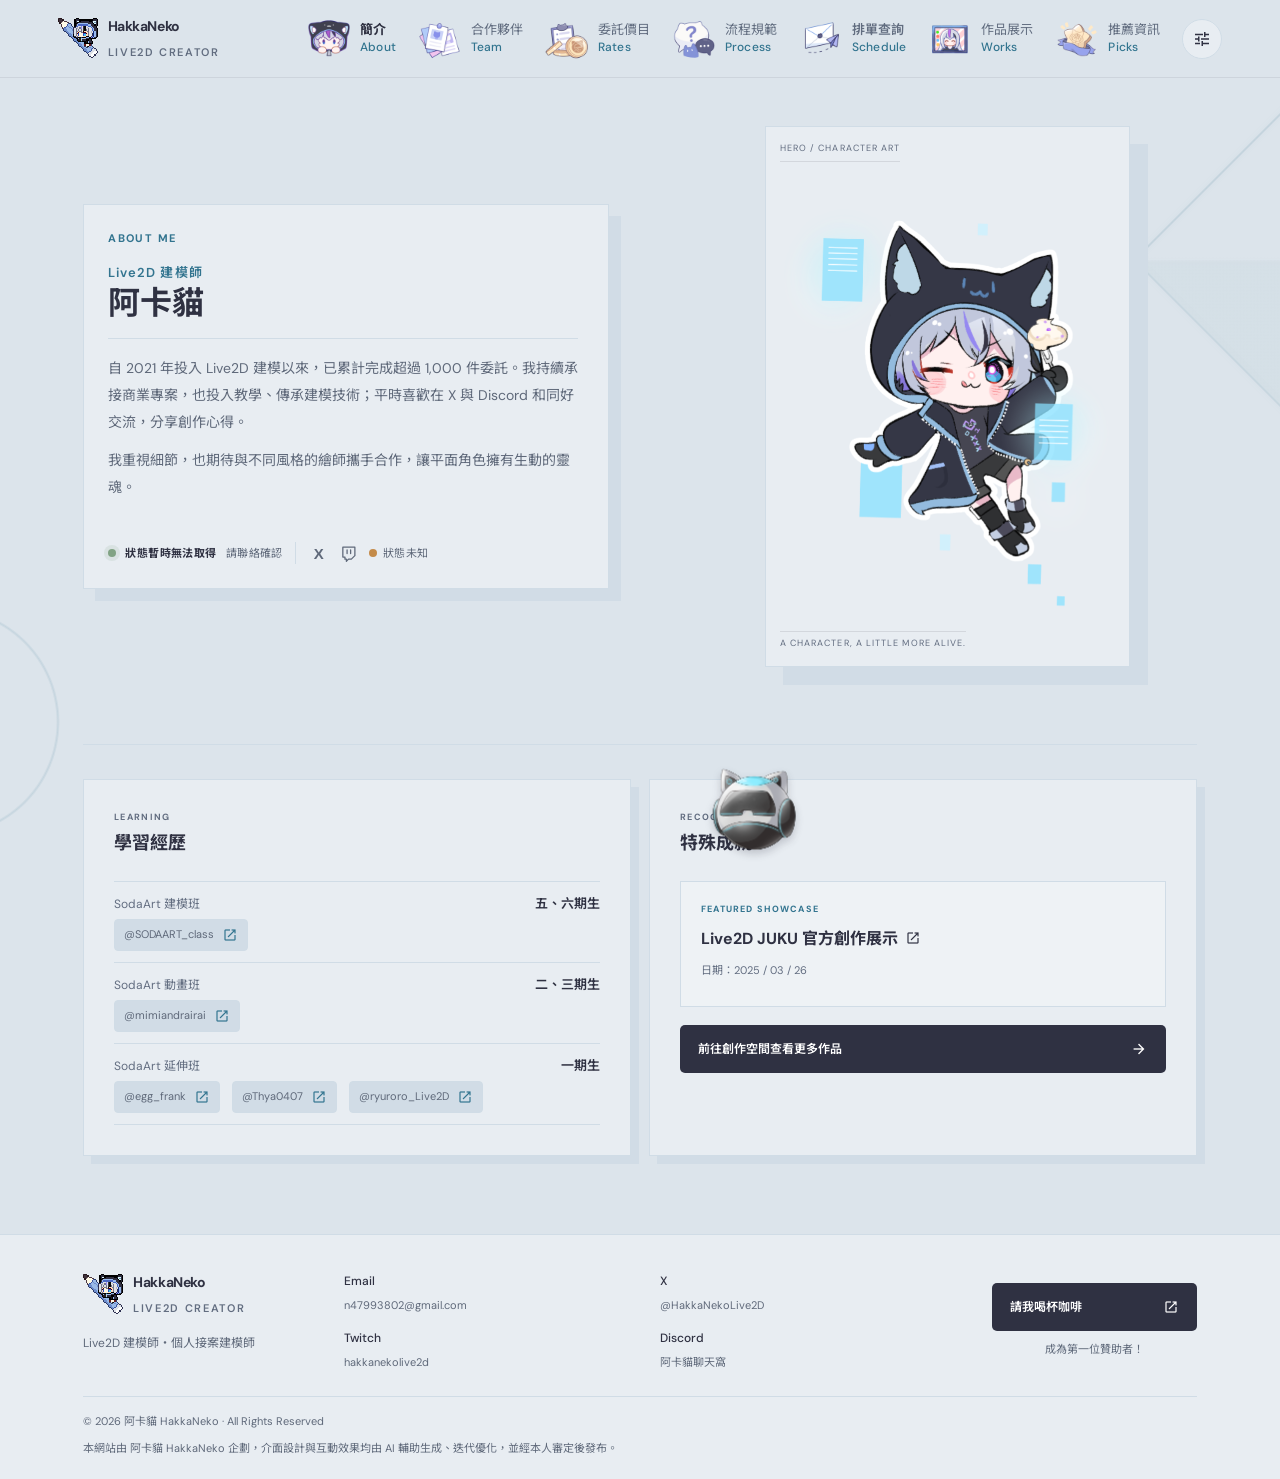
==== commit 1110a062: "1933" ====
--- a/index.html
+++ b/index.html
@@ -24,7 +24,7 @@
     <link rel="icon" href="assets/images/hakkaneko-pixel.gif" type="image/gif" />
     <title>阿卡貓 HakkaNeko｜Live2D 建模與動態設計</title>
     <script src="theme-init.js?v=system-theme-follow-1"></script>
-    <link rel="stylesheet" href="styles.css?v=site-preferences-9" />
+    <link rel="stylesheet" href="styles.css?v=site-background-flow-14" />
     <script src="script.js?v=site-preferences-9" defer></script>
   </head>
   <body>
--- a/styles.css
+++ b/styles.css
@@ -66,16 +66,24 @@
 input, textarea, select, [contenteditable]:not([contenteditable="false"]), [contenteditable]:not([contenteditable="false"]) * { -webkit-user-select: text; user-select: text; }
 body::before,
 body::after { content: ""; position: fixed; z-index: -1; pointer-events: none; border: 1px solid var(--geo-line); }
-body::before { top: 12vh; right: -220px; width: 300px; height: 300px; transform: rotate(45deg); background: linear-gradient(135deg,transparent 49.7%,var(--geo-line) 50%,transparent 50.3%),linear-gradient(45deg,transparent 49.7%,var(--geo-line) 50%,transparent 50.3%),linear-gradient(135deg,transparent 50%,var(--geo-fill) 50.2%); }
+body::before { top: 12vh; right: -220px; width: 300px; height: 300px; transform: rotate(45deg); background: linear-gradient(45deg,transparent 49.7%,var(--geo-line) 50%,transparent 50.3%),linear-gradient(135deg,transparent 50%,var(--geo-fill) 50.2%); }
 body::after { bottom: 7vh; left: -170px; width: 230px; height: 230px; border-radius: 50%; background: radial-gradient(circle,transparent 58%,var(--geo-line) 59% 59.4%,transparent 60%),linear-gradient(0deg,transparent 49.7%,var(--geo-line) 50%,transparent 50.3%),linear-gradient(90deg,transparent 49.7%,var(--geo-line) 50%,transparent 50.3%); }
 @keyframes geometry-line-flow { to { --geometry-light-angle: 360deg; } }
 @media (min-width: 701px) {
-  :root[data-theme="night"] body::before,
-  :root[data-theme="night"] body::after,
-  :root[data-theme="night"] .hero-frame::after { animation: geometry-line-flow 30s linear infinite; }
-  :root[data-theme="night"] body::before { border: 2px solid transparent; border-image: conic-gradient(from var(--geometry-light-angle),var(--geo-line) 0deg 304deg,var(--geo-glow) 322deg 330deg,var(--geo-line) 348deg 360deg) 1; filter: drop-shadow(0 0 3px var(--geo-glow)); }
-  :root[data-theme="night"] body::after { border: 0; background: conic-gradient(from var(--geometry-light-angle),var(--geo-line) 0deg 286deg,var(--geo-glow) 302deg 338deg,var(--geo-line) 354deg 360deg); -webkit-mask: radial-gradient(circle closest-side,transparent calc(100% - 4px),#000 calc(100% - 2px),transparent 100%); mask: radial-gradient(circle closest-side,transparent calc(100% - 4px),#000 calc(100% - 2px),transparent 100%); filter: drop-shadow(0 0 7px var(--geo-glow)); animation-delay: -10s; }
-  :root[data-theme="night"] .hero-frame::after { content: ""; position: absolute; inset: -2px; border: 2px solid transparent; border-image: conic-gradient(from var(--geometry-light-angle),var(--line) 0deg 304deg,var(--geo-glow) 322deg 330deg,var(--line) 348deg 360deg) 1; pointer-events: none; filter: drop-shadow(0 0 3px var(--geo-glow)); animation-delay: -20s; }
+  body::before { border: 2px solid transparent; border-image: conic-gradient(from var(--geometry-light-angle),var(--geo-line) 0deg 304deg,var(--geo-glow) 322deg 330deg,var(--geo-line) 348deg 360deg) 1; filter: drop-shadow(0 0 3px var(--geo-glow)); }
+  body::after { border: 0; background: conic-gradient(from var(--geometry-light-angle),var(--geo-line) 0deg 286deg,var(--geo-glow) 302deg 338deg,var(--geo-line) 354deg 360deg); -webkit-mask: radial-gradient(circle closest-side,transparent calc(100% - 4px),#000 calc(100% - 2px),transparent 100%); mask: radial-gradient(circle closest-side,transparent calc(100% - 4px),#000 calc(100% - 2px),transparent 100%); filter: drop-shadow(0 0 7px var(--geo-glow)); }
+  :root[data-theme="night"] .hero-frame::after { content: ""; position: absolute; inset: -1px; border: 1px solid transparent; border-image: conic-gradient(from var(--geometry-light-angle),var(--line) 0deg 304deg,var(--geo-glow) 322deg 330deg,var(--line) 348deg 360deg) 1; pointer-events: none; filter: drop-shadow(0 0 1.5px var(--geo-glow)); }
+}
+@media (min-width: 701px) and (prefers-reduced-motion: no-preference) {
+  body::before,
+  body::after { animation: geometry-line-flow 24s linear infinite; }
+  body::after { animation-delay: -10s; }
+  :root[data-theme="night"] .hero-frame::after { animation: geometry-line-flow 30s linear infinite; animation-delay: -20s; }
+}
+@media (prefers-reduced-motion: reduce) {
+  body::before,
+  body::after,
+  :root[data-theme="night"] .hero-frame::after { animation: none; }
 }
 .page-loader { position: fixed; z-index: 1000; inset: 0; display: grid; place-items: center; padding: 24px; color: var(--ink); background: var(--paper); opacity: 1; visibility: visible; transition: opacity .24s ease,visibility 0s linear .24s; }
 .page-loader[hidden],html[data-page-loader-seen="true"] .page-loader:not([data-page-loader-wait-for]) { display: none; }
@@ -107,7 +115,7 @@
 .site-nav .nav-about::before, .site-nav .nav-partners::before, .site-nav .nav-pricing::before, .site-nav .nav-process::before, .site-nav .nav-schedule::before, .site-nav .nav-works::before, .site-nav .nav-recommend::before { content: ""; width: 48px; height: 48px; flex: 0 0 48px; background-position: center; background-repeat: no-repeat; background-size: contain; pointer-events: none; }
 .site-nav .nav-about::before { background-image: url("assets/images/icon-about.png?v=1"); }
 .site-nav .nav-partners::before { background-image: url("assets/images/icon-partners.png?v=1"); }
-.site-nav .nav-works::before { background-image: url("assets/images/icon-pricing.png?v=3"); }
+.site-nav .nav-works::before { background-image: url("assets/images/icon-works.png?v=1"); }
 .site-nav .nav-recommend::before { background-image: url("assets/images/icon-recommend.png?v=1"); }
 .site-nav .nav-pricing::before { background-image: url("assets/images/icon-pricing.png?v=2"); }
 .site-nav .nav-process::before { background-image: url("assets/images/icon-process.png?v=2"); }
@@ -855,7 +863,7 @@
   --channel-unknown-bg: #393222;
 }
 
-:root[data-theme="night"] body { color: var(--ink); background: var(--paper); }
+:root[data-theme="night"] body { color: var(--ink); background-color: var(--paper); }
 :root[data-theme="night"] ::selection { background: #3a4e63; color: var(--ink); }
 :root[data-theme="night"] .skip-link,
 :root[data-theme="night"] .site-header { background: var(--surface); }
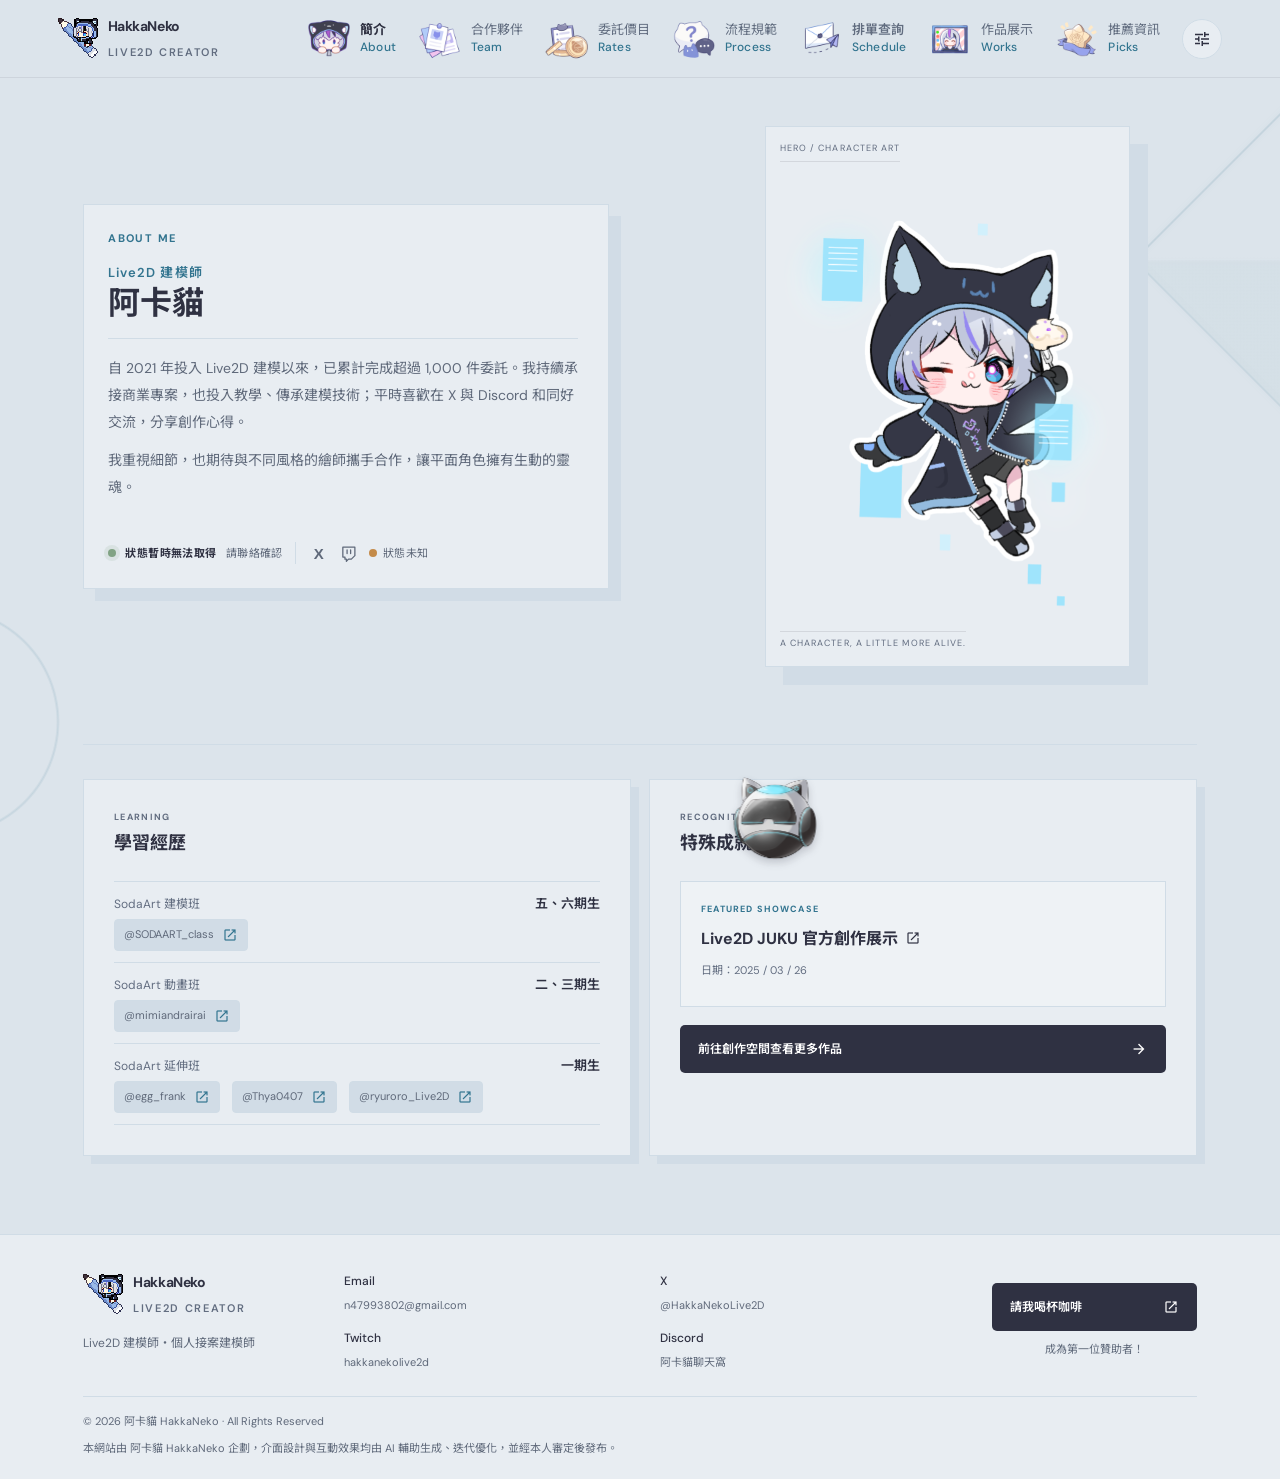
==== commit 0e18ae72: "1349" ====
--- a/index.html
+++ b/index.html
@@ -36,14 +36,14 @@
     </div>
     <a class="skip-link" href="#main">跳至主要內容</a>
     <header class="site-header">
-      <a class="brand" href="index.html" aria-label="阿卡貓首頁">
+      <a class="brand" href="/" aria-label="阿卡貓首頁">
         <img class="brand-icon" src="assets/images/hakkaneko-pixel.gif" alt="" aria-hidden="true" />
         <span>HakkaNeko<small>LIVE2D CREATOR</small></span>
       </a>
       <button class="menu-toggle" aria-label="開啟導覽選單" aria-expanded="false" aria-controls="site-nav">
       </button>
       <nav class="site-nav" id="site-nav" aria-label="主要導覽">
-        <a class="current nav-about" href="index.html" aria-current="page"><span class="nav-label">簡介<span class="nav-label-en" aria-hidden="true">About</span></span></a>
+        <a class="current nav-about" href="/" aria-current="page"><span class="nav-label">簡介<span class="nav-label-en" aria-hidden="true">About</span></span></a>
         <a class="nav-partners" href="collab/"><span class="nav-label">合作夥伴<span class="nav-label-en" aria-hidden="true">Team</span></span></a>
         <a class="nav-pricing" href="pricing/"><span class="nav-label">委託價目<span class="nav-label-en" aria-hidden="true">Rates</span></span></a>
         <a class="nav-process" href="process/"><span class="nav-label">流程規範<span class="nav-label-en" aria-hidden="true">Process</span></span></a>
@@ -186,7 +186,7 @@
     <footer class="site-footer" id="site-footer">
       <div class="footer-main">
         <div class="footer-identity">
-          <a class="brand" href="index.html"><img class="brand-icon" src="assets/images/hakkaneko-pixel.gif" alt="" aria-hidden="true" /><span>HakkaNeko<small>LIVE2D CREATOR</small></span></a>
+          <a class="brand" href="/"><img class="brand-icon" src="assets/images/hakkaneko-pixel.gif" alt="" aria-hidden="true" /><span>HakkaNeko<small>LIVE2D CREATOR</small></span></a>
           <p class="footer-role">Live2D 建模師・個人接案建模師</p>
         </div>
         <nav class="footer-links" aria-label="社群與聯絡方式">
--- a/styles.css
+++ b/styles.css
@@ -1229,9 +1229,15 @@
 }
 .work-filter-list [role="tab"] { width: 100%; text-align: left; }
 .work-filter-list [role="tab"][aria-selected="true"] { color: var(--ink); background: var(--surface-soft); box-shadow: none; }
-.channel-toolbar { display: flex; align-items: center; justify-content: space-between; gap: 16px; margin: 24px 0 9px; }
+.channel-toolbar { display: flex; align-items: center; justify-content: flex-start; flex-wrap: wrap; gap: 12px; margin: 24px 0 9px; }
+.channel-refresh-button { min-height: 36px; padding: 0 12px; justify-content: center; gap: 8px; border-color: var(--line); color: var(--text-soft); background: var(--surface); cursor: pointer; }
+.channel-refresh-button:hover:not(:disabled), .channel-refresh-button:focus-visible { border-color: var(--accent); color: var(--accent); background: var(--surface-raised); }
+.channel-refresh-button:disabled { opacity: .65; cursor: wait; }
+.channel-refresh-button[aria-busy="true"] .material-icon { animation: channel-refresh-spin .8s linear infinite; }
+@keyframes channel-refresh-spin { to { transform: rotate(360deg); } }
 .channel-updated p { margin: 0; color: var(--muted); font-size: var(--type-caption); white-space: nowrap; }
 .channel-status-message { min-height: 44px; margin: 0 0 16px; padding: 12px 15px; border: 1px solid var(--line); color: var(--text-soft); font-size: var(--type-small); }
+.channel-status-message[hidden] { display: none; }
 .channel-grid { display: grid; grid-template-columns: repeat(2,minmax(0,1fr)); grid-auto-rows: 1fr; align-items: stretch; gap: 17px; }
 .channel-card { min-width: 0; min-height: 300px; display: flex; flex-direction: column; gap: 14px; padding: 19px; border: 1px solid var(--line); background: var(--surface); transition: border-color .2s ease,box-shadow .25s ease; }
 .channel-card:hover, .channel-card:focus-within { border-color: var(--accent); box-shadow: 0 8px 22px #22283a13; }
@@ -1310,9 +1316,10 @@
 .fanart-r18-status { margin: 0 0 14px; color: var(--muted); font-size: var(--type-caption); }
 @media (prefers-reduced-motion: reduce) {
   .fanart-media.is-loading::after { animation: none; }
+  .channel-refresh-button[aria-busy="true"] .material-icon { animation: none; }
 }
 @media (max-width: 900px) {
-  .channel-toolbar { align-items: flex-start; flex-direction: column; }
+  .channel-toolbar { align-items: flex-start; }
   .fanart-grid { grid-template-columns: repeat(2,minmax(0,1fr)); }
   .fanart-character-grid { grid-template-columns: repeat(2,minmax(0,1fr)); }
 }
